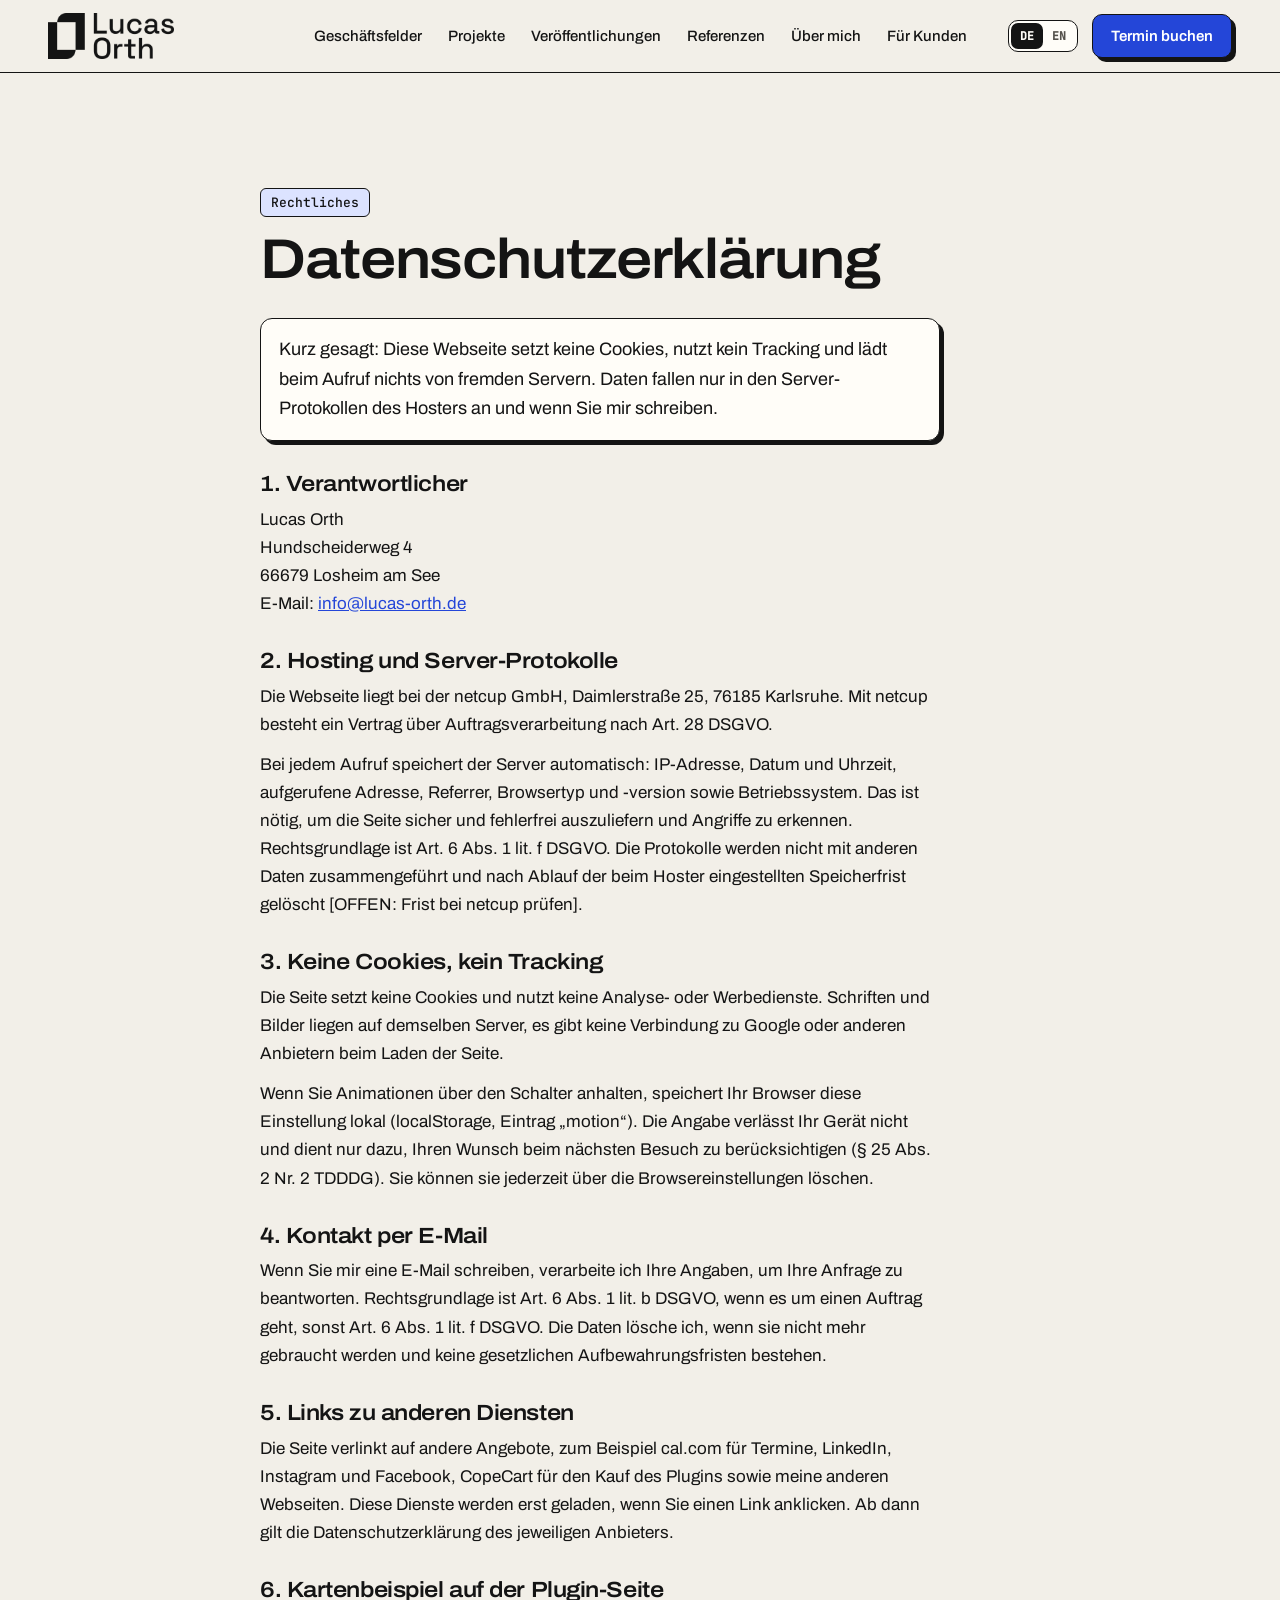
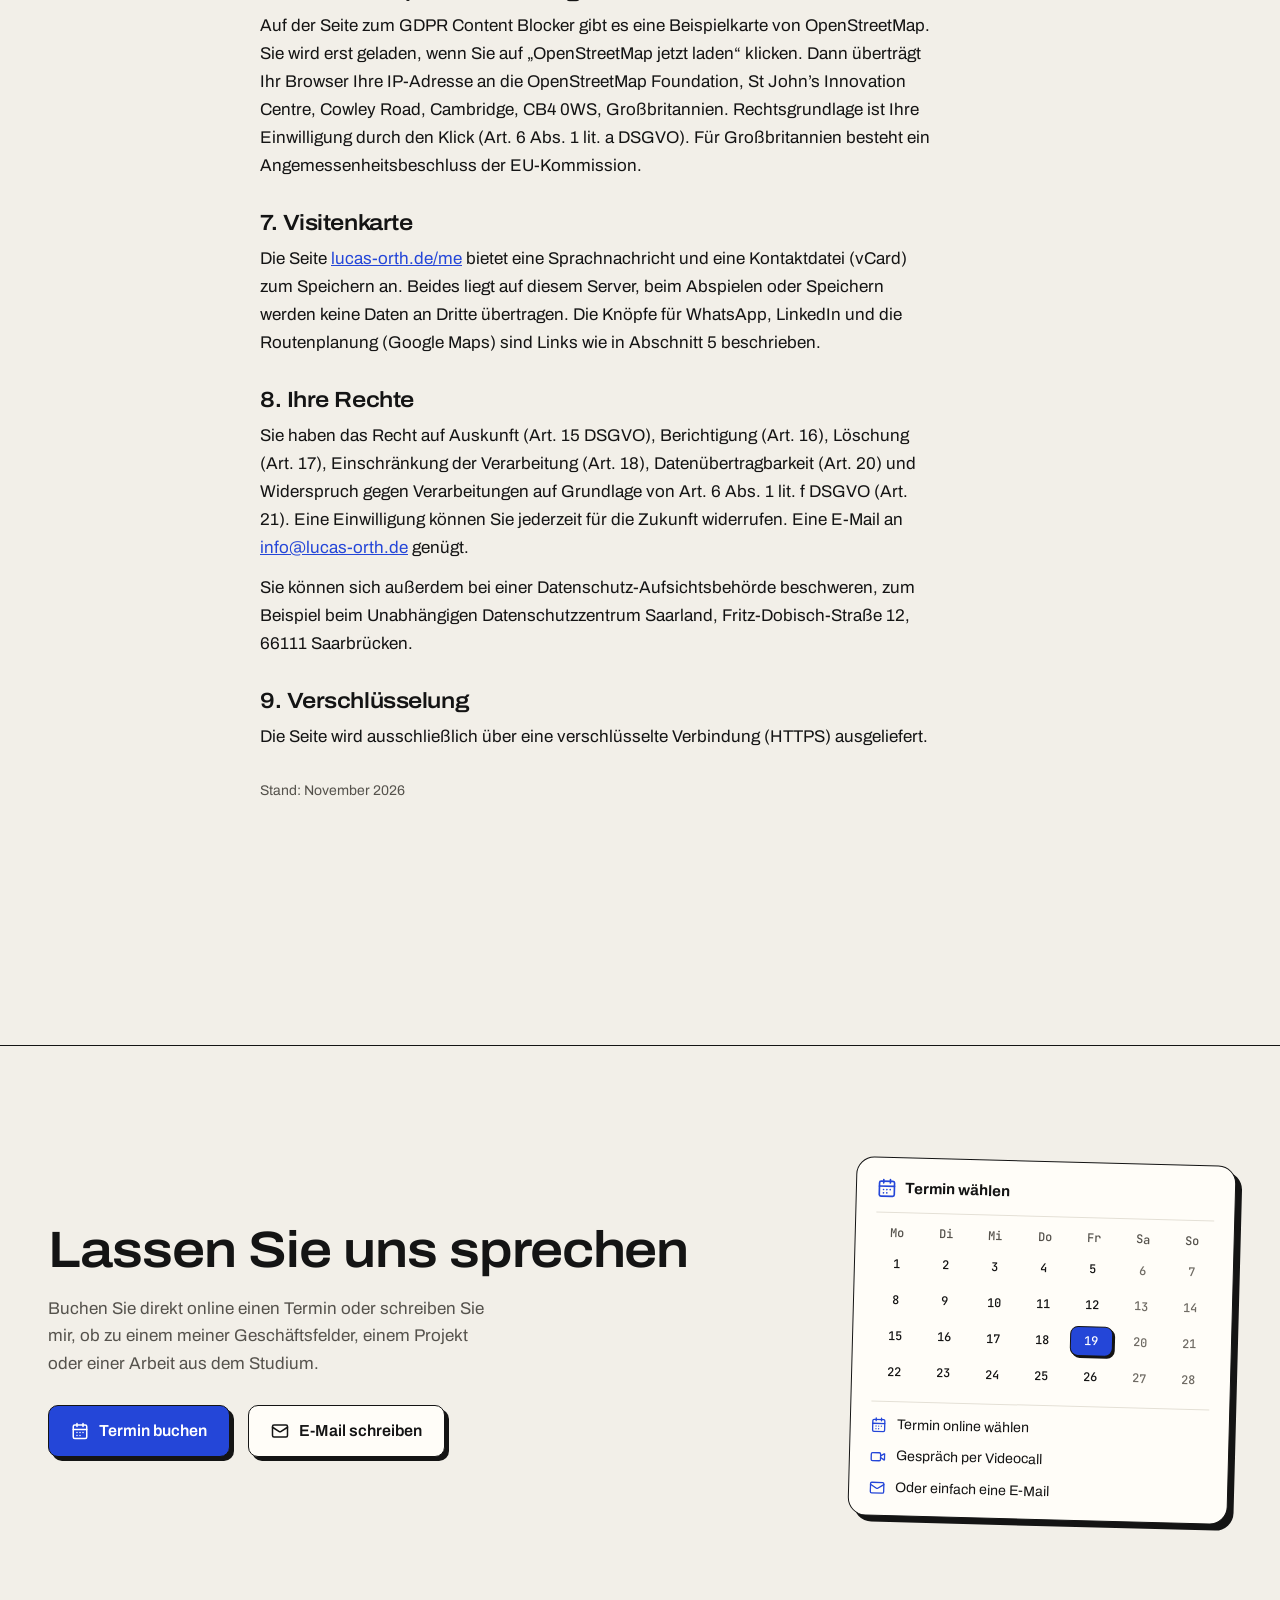
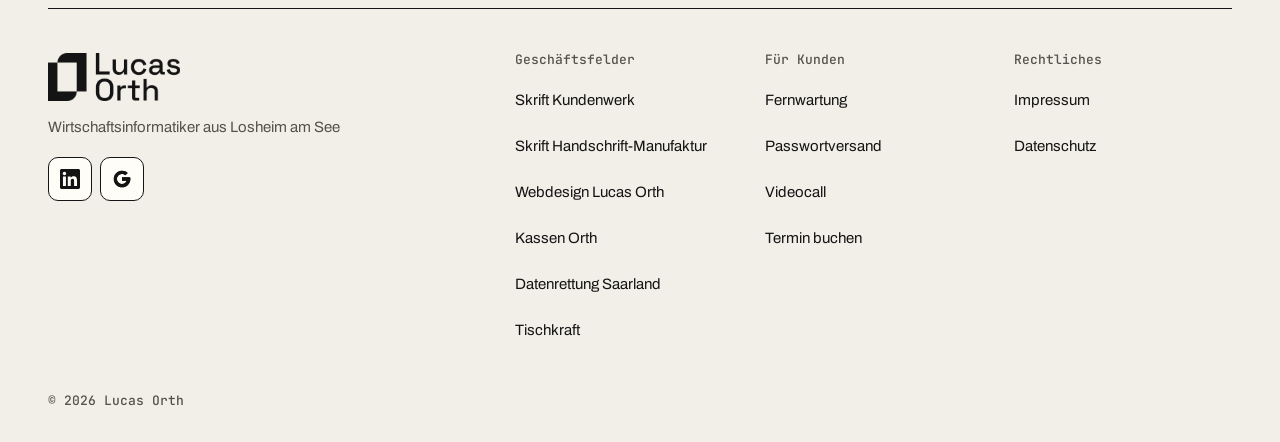
==== datenschutz/index.html @ 2959ed86 "Stand von 1ac6938" ====
<!doctype html>
<html lang="de">
<head>
<meta charset="utf-8">
<meta name="viewport" content="width=device-width, initial-scale=1, viewport-fit=cover">
<link rel="icon" href="/favicon.svg" type="image/svg+xml">
<meta name="theme-color" content="#f2efe8">
<link rel="preload" href="/fonts/archivo-1.woff2" as="font" type="font/woff2" crossorigin>
<link rel="preload" href="/fonts/jetbrains-mono-3.woff2" as="font" type="font/woff2" crossorigin>
<link rel="stylesheet" href="/site.css?v=6f559010">
<script>document.documentElement.className='js';try{if(localStorage.getItem('motion')==='off')document.documentElement.classList.add('no-motion')}catch(e){}</script>
<script src="/site.js?v=6f559010" defer></script>
<title>Datenschutz | Lucas Orth</title>
<meta name="description" content="Datenschutzerklärung von lucas-orth.de: keine Cookies, kein Tracking, keine externen Inhalte beim Laden.">
<meta property="og:type" content="website">
<meta property="og:title" content="Datenschutz | Lucas Orth">
<meta property="og:description" content="Datenschutzerklärung von lucas-orth.de: keine Cookies, kein Tracking, keine externen Inhalte beim Laden.">
<meta property="og:image" content="https://lucas-orth.de/share.jpg">
<meta property="og:image:width" content="1200">
<meta property="og:image:height" content="630">
<meta property="og:url" content="https://lucas-orth.de/datenschutz/">
<meta property="og:locale" content="de_DE">
<meta property="og:site_name" content="Lucas Orth">
<meta name="twitter:card" content="summary_large_image">
<link rel="canonical" href="https://lucas-orth.de/datenschutz/">
</head>
<body>
<svg width="0" height="0" style="position:absolute" aria-hidden="true">
  <symbol id="star" viewBox="0 0 24 24"><g stroke="currentColor" stroke-width="3.4" stroke-linecap="round"><path d="M12 2v20M2 12h20M4.9 4.9l14.2 14.2M19.1 4.9 4.9 19.1"/></g></symbol>
  <symbol id="cal" viewBox="0 0 24 24"><g fill="none" stroke="currentColor" stroke-linecap="round" stroke-linejoin="round" stroke-width="2"><rect width="18" height="18" x="3" y="4" rx="2"/><path d="M16 2v4M8 2v4M3 10h18M8 14h.01M12 14h.01M16 14h.01M8 18h.01M12 18h.01"/></g></symbol>
  <symbol id="video" viewBox="0 0 24 24"><g fill="none" stroke="currentColor" stroke-linecap="round" stroke-linejoin="round" stroke-width="2"><path d="m16 13 5.223 3.482a.5.5 0 0 0 .777-.416V7.87a.5.5 0 0 0-.752-.432L16 10.5"/><rect width="14" height="12" x="2" y="6" rx="2"/></g></symbol>
  <symbol id="arrow" viewBox="0 0 16 16"><path d="M2 8h11M9 4l4 4-4 4" fill="none" stroke="currentColor" stroke-width="1.8" stroke-linecap="round" stroke-linejoin="round"/></symbol>
  <symbol id="out" viewBox="0 0 24 24"><path fill="none" stroke="currentColor" stroke-linecap="round" stroke-linejoin="round" stroke-width="2.2" d="M7 7h10v10M7 17L17 7"/></symbol>
  <symbol id="mail" viewBox="0 0 24 24"><g fill="none" stroke="currentColor" stroke-linecap="round" stroke-linejoin="round" stroke-width="2"><path d="m22 7l-8.991 5.727a2 2 0 0 1-2.009 0L2 7"/><rect width="20" height="16" x="2" y="4" rx="2"/></g></symbol>
  <symbol id="si-li" viewBox="0 0 256 256"><path d="M218.123122,218.127392 L180.191928,218.127392 L180.191928,158.724263 C180.191928,144.559023 179.939053,126.323993 160.463756,126.323993 C140.707926,126.323993 137.685284,141.757585 137.685284,157.692986 L137.685284,218.123441 L99.7540894,218.123441 L99.7540894,95.9665207 L136.168036,95.9665207 L136.168036,112.660562 L136.677736,112.660562 C144.102746,99.9650027 157.908637,92.3824528 172.605689,92.9280076 C211.050535,92.9280076 218.138927,118.216023 218.138927,151.114151 L218.123122,218.127392 Z M56.9550587,79.2685282 C44.7981969,79.2707099 34.9413443,69.4171797 34.9391618,57.260052 C34.93698,45.1029244 44.7902948,35.2458562 56.9471566,35.2436736 C69.1040185,35.2414916 78.9608713,45.0950217 78.963054,57.2521493 C78.9641017,63.090208 76.6459976,68.6895714 72.5186979,72.8184433 C68.3913982,76.9473153 62.7929898,79.26748 56.9550587,79.2685282 M75.9206558,218.127392 L37.94995,218.127392 L37.94995,95.9665207 L75.9206558,95.9665207 L75.9206558,218.127392 Z M237.033403,0.0182577091 L18.8895249,0.0182577091 C8.57959469,-0.0980923971 0.124827038,8.16056231 -0.001,18.4706066 L-0.001,237.524091 C0.120519052,247.839103 8.57460631,256.105934 18.8895249,255.9977 L237.033403,255.9977 C247.368728,256.125818 255.855922,247.859464 255.999,237.524091 L255.999,18.4548016 C255.851624,8.12438979 247.363742,-0.133792868 237.033403,0.000790807055"/></symbol>
  <symbol id="si-fb" viewBox="0 0 256 256"><path d="M256,128 C256,57.3075 198.6925,0 128,0 C57.3075,0 0,57.3075 0,128 C0,191.8885 46.80775,244.8425 108,254.445 L108,165 L75.5,165 L75.5,128 L108,128 L108,99.8 C108,67.72 127.1095,50 156.3475,50 C170.35175,50 185,52.5 185,52.5 L185,84 L168.8595,84 C152.95875,84 148,93.86675 148,103.98925 L148,128 L183.5,128 L177.825,165 L148,165 L148,254.445 C209.19225,244.8425 256,191.8885 256,128"/></symbol>
  <symbol id="si-ig" viewBox="0 0 256 256"><path d="M127.999746,23.06353 C162.177385,23.06353 166.225393,23.1936027 179.722476,23.8094161 C192.20235,24.3789926 198.979853,26.4642218 203.490736,28.2166477 C209.464938,30.5386501 213.729395,33.3128586 218.208268,37.7917319 C222.687141,42.2706052 225.46135,46.5350617 227.782844,52.5092638 C229.535778,57.0201472 231.621007,63.7976504 232.190584,76.277016 C232.806397,89.7746075 232.93647,93.8226147 232.93647,128.000254 C232.93647,162.177893 232.806397,166.225901 232.190584,179.722984 C231.621007,192.202858 229.535778,198.980361 227.782844,203.491244 C225.46135,209.465446 222.687141,213.729903 218.208268,218.208776 C213.729395,222.687649 209.464938,225.461858 203.490736,227.783352 C198.979853,229.536286 192.20235,231.621516 179.722476,232.191092 C166.227425,232.806905 162.179418,232.936978 127.999746,232.936978 C93.8200742,232.936978 89.772067,232.806905 76.277016,232.191092 C63.7971424,231.621516 57.0196391,229.536286 52.5092638,227.783352 C46.5345536,225.461858 42.2700971,222.687649 37.7912238,218.208776 C33.3123505,213.729903 30.538142,209.465446 28.2166477,203.491244 C26.4637138,198.980361 24.3784845,192.202858 23.808908,179.723492 C23.1930946,166.225901 23.0630219,162.177893 23.0630219,128.000254 C23.0630219,93.8226147 23.1930946,89.7746075 23.808908,76.2775241 C24.3784845,63.7976504 26.4637138,57.0201472 28.2166477,52.5092638 C30.538142,46.5350617 33.3123505,42.2706052 37.7912238,37.7917319 C42.2700971,33.3128586 46.5345536,30.5386501 52.5092638,28.2166477 C57.0196391,26.4642218 63.7971424,24.3789926 76.2765079,23.8094161 C89.7740994,23.1936027 93.8221066,23.06353 127.999746,23.06353 M127.999746,0 C93.2367791,0 88.8783247,0.147348072 75.2257637,0.770274749 C61.601148,1.39218523 52.2968794,3.55566141 44.1546281,6.72008828 C35.7374966,9.99121548 28.5992446,14.3679613 21.4833489,21.483857 C14.3674532,28.5997527 9.99070739,35.7380046 6.71958019,44.1551362 C3.55515331,52.2973875 1.39167714,61.6016561 0.769766653,75.2262718 C0.146839975,88.8783247 0,93.2372872 0,128.000254 C0,162.763221 0.146839975,167.122183 0.769766653,180.774236 C1.39167714,194.398852 3.55515331,203.703121 6.71958019,211.845372 C9.99070739,220.261995 14.3674532,227.400755 21.4833489,234.516651 C28.5992446,241.632547 35.7374966,246.009293 44.1546281,249.28042 C52.2968794,252.444847 61.601148,254.608323 75.2257637,255.230233 C88.8783247,255.85316 93.2367791,256 127.999746,256 C162.762713,256 167.121675,255.85316 180.773728,255.230233 C194.398344,254.608323 203.702613,252.444847 211.844864,249.28042 C220.261995,246.009293 227.400247,241.632547 234.516143,234.516651 C241.632039,227.400755 246.008785,220.262503 249.279912,211.845372 C252.444339,203.703121 254.607815,194.398852 255.229725,180.774236 C255.852652,167.122183 256,162.763221 256,128.000254 C256,93.2372872 255.852652,88.8783247 255.229725,75.2262718 C254.607815,61.6016561 252.444339,52.2973875 249.279912,44.1551362 C246.008785,35.7380046 241.632039,28.5997527 234.516143,21.483857 C227.400247,14.3679613 220.261995,9.99121548 211.844864,6.72008828 C203.702613,3.55566141 194.398344,1.39218523 180.773728,0.770274749 C167.121675,0.147348072 162.762713,0 127.999746,0 Z M127.999746,62.2703115 C91.698262,62.2703115 62.2698034,91.69877 62.2698034,128.000254 C62.2698034,164.301738 91.698262,193.730197 127.999746,193.730197 C164.30123,193.730197 193.729689,164.301738 193.729689,128.000254 C193.729689,91.69877 164.30123,62.2703115 127.999746,62.2703115 Z M127.999746,170.667175 C104.435741,170.667175 85.3328252,151.564259 85.3328252,128.000254 C85.3328252,104.436249 104.435741,85.3333333 127.999746,85.3333333 C151.563751,85.3333333 170.666667,104.436249 170.666667,128.000254 C170.666667,151.564259 151.563751,170.667175 127.999746,170.667175 Z M211.686338,59.6734287 C211.686338,68.1566129 204.809755,75.0337031 196.326571,75.0337031 C187.843387,75.0337031 180.966297,68.1566129 180.966297,59.6734287 C180.966297,51.1902445 187.843387,44.3136624 196.326571,44.3136624 C204.809755,44.3136624 211.686338,51.1902445 211.686338,59.6734287 Z"/></symbol>
  <symbol id="si-g" viewBox="0 0 48 48"><path style="fill:var(--g-y,inherit)" d="M43.6 20.1H42V20H24v8h11.3C33.7 32.7 29.2 36 24 36c-6.6 0-12-5.4-12-12s5.4-12 12-12c3.1 0 5.8 1.2 7.9 3.1l5.7-5.7C34 6.1 29.3 4 24 4 13 4 4 13 4 24s9 20 20 20 20-9 20-20c0-1.3-.1-2.6-.4-3.9z"/><path style="fill:var(--g-r,inherit)" d="m6.3 14.7 6.6 4.8C14.7 15.1 19 12 24 12c3.1 0 5.8 1.2 7.9 3.1l5.7-5.7C34 6.1 29.3 4 24 4 16.3 4 9.7 8.3 6.3 14.7z"/><path style="fill:var(--g-g,inherit)" d="M24 44c5.2 0 9.9-2 13.4-5.2l-6.2-5.2A11.9 11.9 0 0 1 24 36c-5.2 0-9.6-3.3-11.3-7.9l-6.5 5C9.5 39.6 16.2 44 24 44z"/><path style="fill:var(--g-b,inherit)" d="M43.6 20.1H42V20H24v8h11.3a12 12 0 0 1-4.1 5.6l6.2 5.2C37 39.2 44 34 44 24c0-1.3-.1-2.6-.4-3.9z"/></symbol>
  <defs><radialGradient id="igg" cx="30%" cy="107%" r="150%"><stop offset="0" stop-color="#fdf497"/><stop offset=".05" stop-color="#fdf497"/><stop offset=".45" stop-color="#fd5949"/><stop offset=".6" stop-color="#d6249f"/><stop offset=".9" stop-color="#285AEB"/></radialGradient></defs>
  <symbol id="check" viewBox="0 0 24 24"><path fill="none" stroke="currentColor" stroke-linecap="round" stroke-linejoin="round" stroke-width="2" d="M20 6L9 17l-5-5"/></symbol>
</svg>
<a class="skip" href="#inhalt">Zum Inhalt</a>

<header class="nav" id="nav">
  <div class="wrap nav__bar">
    <a class="logo" href="/" aria-label="Lucas Orth, zum Seitenanfang"><span class="brand" aria-hidden="true"></span></a>
    <nav class="nav__links" id="menu" aria-label="Hauptmenü">
      <a href="/#felder">Geschäftsfelder</a>
      <a href="/#projekte">Projekte</a>
      <a href="/#veroeffentlichungen">Veröffentlichungen</a>
      <a href="/#referenzen">Referenzen</a>
      <a href="/#werdegang">Über mich</a>
      <a href="/#kunden">Für Kunden</a>
      <div class="nav__sheet-extra">
        <button class="btn btn--light motion-item" type="button" id="motion-toggle"><svg class="ic" viewBox="0 0 24 24" aria-hidden="true"><path d="M8 5v14M16 5v14" stroke="currentColor" stroke-width="2.4" stroke-linecap="round"/></svg><span>Animationen anhalten</span></button>
        <a class="btn btn--blue" href="https://cal.com/lucas-orth/meeting" target="_blank" rel="noopener"><svg class="ic" aria-hidden="true"><use href="#cal"/></svg>Termin buchen<span class="sr-only"> (öffnet neuen Tab)</span></a>
        <a class="btn btn--light" href="mailto:info@lucas-orth.de"><svg class="ic" aria-hidden="true"><use href="#mail"/></svg>E-Mail schreiben</a>
      </div>
    </nav>
    <div class="nav__right"><div class="lang" role="group" aria-label="Sprache"><a href="/datenschutz/" aria-current="true" lang="de">DE</a><a href="/en/" lang="en" hreflang="en">EN</a></div>
      <a class="btn btn--blue" href="https://cal.com/lucas-orth/meeting" target="_blank" rel="noopener">Termin buchen<span class="sr-only"> (öffnet neuen Tab)</span></a>
      <button class="nav__toggle" type="button" aria-expanded="false" aria-controls="menu" aria-label="Menü öffnen">
        <svg class="bars" width="22" height="22" viewBox="0 0 24 24" aria-hidden="true"><path fill="none" stroke="currentColor" stroke-linecap="round" stroke-width="2" d="M4 6h16M4 12h16M4 18h16"/></svg>
        <svg class="x" width="22" height="22" viewBox="0 0 24 24" aria-hidden="true"><path fill="none" stroke="currentColor" stroke-linecap="round" stroke-width="2" d="M6 6l12 12M18 6 6 18"/></svg>
      </button>
    </div>
  </div>
</header>

<main id="inhalt">
  <section class="section legal" aria-labelledby="legal-h">
    <div class="wrap legal__wrap">
      <span class="tag">Rechtliches</span>
      <h1 id="legal-h">Datenschutzerklärung</h1>
      <p class="legal__lead">Kurz gesagt: Diese Webseite setzt keine Cookies, nutzt kein Tracking und lädt beim Aufruf nichts von fremden Servern. Daten fallen nur in den Server-Protokollen des Hosters an und wenn Sie mir schreiben.</p>

      <h2>1. Verantwortlicher</h2>
      <p>Lucas Orth<br>Hundscheiderweg 4<br>66679 Losheim am See<br>E-Mail: <a href="mailto:info@lucas-orth.de">info@lucas-orth.de</a></p>

      <h2>2. Hosting und Server-Protokolle</h2>
      <p>Die Webseite liegt bei der netcup GmbH, Daimlerstraße 25, 76185 Karlsruhe. Mit netcup besteht ein Vertrag über Auftragsverarbeitung nach Art. 28 DSGVO.</p>
      <p>Bei jedem Aufruf speichert der Server automatisch: IP-Adresse, Datum und Uhrzeit, aufgerufene Adresse, Referrer, Browsertyp und -version sowie Betriebssystem. Das ist nötig, um die Seite sicher und fehlerfrei auszuliefern und Angriffe zu erkennen. Rechtsgrundlage ist Art. 6 Abs. 1 lit. f DSGVO. Die Protokolle werden nicht mit anderen Daten zusammengeführt und nach Ablauf der beim Hoster eingestellten Speicherfrist gelöscht [OFFEN: Frist bei netcup prüfen].</p>

      <h2>3. Keine Cookies, kein Tracking</h2>
      <p>Die Seite setzt keine Cookies und nutzt keine Analyse- oder Werbedienste. Schriften und Bilder liegen auf demselben Server, es gibt keine Verbindung zu Google oder anderen Anbietern beim Laden der Seite.</p>
      <p>Wenn Sie Animationen über den Schalter anhalten, speichert Ihr Browser diese Einstellung lokal (localStorage, Eintrag „motion“). Die Angabe verlässt Ihr Gerät nicht und dient nur dazu, Ihren Wunsch beim nächsten Besuch zu berücksichtigen (§ 25 Abs. 2 Nr. 2 TDDDG). Sie können sie jederzeit über die Browsereinstellungen löschen.</p>

      <h2>4. Kontakt per E-Mail</h2>
      <p>Wenn Sie mir eine E-Mail schreiben, verarbeite ich Ihre Angaben, um Ihre Anfrage zu beantworten. Rechtsgrundlage ist Art. 6 Abs. 1 lit. b DSGVO, wenn es um einen Auftrag geht, sonst Art. 6 Abs. 1 lit. f DSGVO. Die Daten lösche ich, wenn sie nicht mehr gebraucht werden und keine gesetzlichen Aufbewahrungsfristen bestehen.</p>

      <h2>5. Links zu anderen Diensten</h2>
      <p>Die Seite verlinkt auf andere Angebote, zum Beispiel cal.com für Termine, LinkedIn, Instagram und Facebook, CopeCart für den Kauf des Plugins sowie meine anderen Webseiten. Diese Dienste werden erst geladen, wenn Sie einen Link anklicken. Ab dann gilt die Datenschutzerklärung des jeweiligen Anbieters.</p>

      <h2>6. Kartenbeispiel auf der Plugin-Seite</h2>
      <p>Auf der Seite zum GDPR Content Blocker gibt es eine Beispielkarte von OpenStreetMap. Sie wird erst geladen, wenn Sie auf „OpenStreetMap jetzt laden“ klicken. Dann überträgt Ihr Browser Ihre IP-Adresse an die OpenStreetMap Foundation, St John’s Innovation Centre, Cowley Road, Cambridge, CB4 0WS, Großbritannien. Rechtsgrundlage ist Ihre Einwilligung durch den Klick (Art. 6 Abs. 1 lit. a DSGVO). Für Großbritannien besteht ein Angemessenheitsbeschluss der EU-Kommission.</p>

      <h2>7. Visitenkarte</h2>
      <p>Die Seite <a href="/me/">lucas-orth.de/me</a> bietet eine Sprachnachricht und eine Kontaktdatei (vCard) zum Speichern an. Beides liegt auf diesem Server, beim Abspielen oder Speichern werden keine Daten an Dritte übertragen. Die Knöpfe für WhatsApp, LinkedIn und die Routenplanung (Google Maps) sind Links wie in Abschnitt 5 beschrieben.</p>

      <h2>8. Ihre Rechte</h2>
      <p>Sie haben das Recht auf Auskunft (Art. 15 DSGVO), Berichtigung (Art. 16), Löschung (Art. 17), Einschränkung der Verarbeitung (Art. 18), Datenübertragbarkeit (Art. 20) und Widerspruch gegen Verarbeitungen auf Grundlage von Art. 6 Abs. 1 lit. f DSGVO (Art. 21). Eine Einwilligung können Sie jederzeit für die Zukunft widerrufen. Eine E-Mail an <a href="mailto:info@lucas-orth.de">info@lucas-orth.de</a> genügt.</p>
      <p>Sie können sich außerdem bei einer Datenschutz-Aufsichtsbehörde beschweren, zum Beispiel beim Unabhängigen Datenschutzzentrum Saarland, Fritz-Dobisch-Straße 12, 66111 Saarbrücken.</p>

      <h2>9. Verschlüsselung</h2>
      <p>Die Seite wird ausschließlich über eine verschlüsselte Verbindung (HTTPS) ausgeliefert.</p>

      <p class="legal__date">Stand: November 2026</p>
    </div>
  </section>
</main>

<footer class="foot" id="kontakt" aria-labelledby="foot-h">
  <div class="wrap">
    <div class="foot__cta">
      <div class="foot__main">
        <h2 id="foot-h">Lassen Sie uns sprechen</h2>
        <p>Buchen Sie direkt online einen Termin oder schreiben Sie mir, ob zu einem meiner Geschäftsfelder, einem Projekt oder einer Arbeit aus dem Studium.</p>
        <div class="foot__btns">
          <a class="btn btn--blue" href="https://cal.com/lucas-orth/meeting" target="_blank" rel="noopener"><svg class="ic" aria-hidden="true"><use href="#cal"/></svg>Termin buchen<span class="sr-only"> (öffnet neuen Tab)</span></a>
          <a class="btn btn--light" href="mailto:info@lucas-orth.de"><svg class="ic" aria-hidden="true"><use href="#mail"/></svg>E-Mail schreiben</a>
        </div>
      </div>
      <a class="cal-card" href="https://cal.com/lucas-orth/meeting" target="_blank" rel="noopener" aria-label="Termin bei Lucas Orth online buchen"><span aria-hidden="true" class="cal-card__in">
        <div class="cal-card__head"><svg class="ic"><use href="#cal"/></svg><b>Termin wählen</b></div>
        <div class="cal-grid"><i>Mo</i><i>Di</i><i>Mi</i><i>Do</i><i>Fr</i><i>Sa</i><i>So</i><span>1</span><span>2</span><span>3</span><span>4</span><span>5</span><span class="is-off">6</span><span class="is-off">7</span><span>8</span><span>9</span><span>10</span><span>11</span><span>12</span><span class="is-off">13</span><span class="is-off">14</span><span>15</span><span>16</span><span>17</span><span>18</span><span class="is-pick">19</span><span class="is-off">20</span><span class="is-off">21</span><span>22</span><span>23</span><span>24</span><span>25</span><span>26</span><span class="is-off">27</span><span class="is-off">28</span></div>
        <ul class="cal-ways">
          <li><svg class="ic"><use href="#cal"/></svg><span>Termin online wählen</span></li>
          <li><svg class="ic"><use href="#video"/></svg><span>Gespräch per Videocall</span></li>
          <li><svg class="ic"><use href="#mail"/></svg><span>Oder einfach eine E-Mail</span></li>
        </ul>
      </span><span class="sr-only"> (öffnet neuen Tab)</span></a>
    </div>
    <div class="foot__cols">
      <div><a class="logo" href="/" aria-label="Lucas Orth, zum Seitenanfang"><span class="brand" aria-hidden="true"></span></a><p class="foot__tagline">Wirtschaftsinformatiker aus Losheim am See</p><div class="socials"><a href="https://www.linkedin.com/in/it-lucas-orth/" target="_blank" rel="noopener" aria-label="Lucas Orth auf LinkedIn"><svg class="si si--li" aria-hidden="true"><use href="#si-li"/></svg><span class="sr-only"> (öffnet neuen Tab)</span></a><a href="https://www.google.com/maps/search/?api=1&amp;query=Lucas+Orth+Webdesign+IT-Beratung+Losheim+am+See" target="_blank" rel="noopener" aria-label="Lucas Orth bei Google"><svg class="si si--g" aria-hidden="true"><use href="#si-g"/></svg><span class="sr-only"> (öffnet neuen Tab)</span></a></div></div>
      <div><h3>Geschäftsfelder</h3><ul><li><a href="https://skrift-kundenwerk.de/" target="_blank" rel="noopener">Skrift Kundenwerk<span class="sr-only"> (öffnet neuen Tab)</span></a></li><li><a href="https://skrift.de/" target="_blank" rel="noopener">Skrift Handschrift-Manufaktur<span class="sr-only"> (öffnet neuen Tab)</span></a></li><li><a href="https://webdesign-orth.de/" target="_blank" rel="noopener">Webdesign Lucas Orth<span class="sr-only"> (öffnet neuen Tab)</span></a></li><li><a href="https://kassen-orth.de/" target="_blank" rel="noopener">Kassen Orth<span class="sr-only"> (öffnet neuen Tab)</span></a></li><li><a href="https://datenrettung-saarland.de/" target="_blank" rel="noopener">Datenrettung Saarland<span class="sr-only"> (öffnet neuen Tab)</span></a></li><li><a href="https://tischkraft.de/" target="_blank" rel="noopener">Tischkraft<span class="sr-only"> (öffnet neuen Tab)</span></a></li></ul></div>
      <div><h3>Für Kunden</h3><ul><li><a href="https://help.lucas-orth.de/" target="_blank" rel="noopener">Fernwartung<span class="sr-only"> (öffnet neuen Tab)</span></a></li><li><a href="https://secret.lucas-orth.de/" target="_blank" rel="noopener">Passwortversand<span class="sr-only"> (öffnet neuen Tab)</span></a></li><li><a href="https://meet.lucas-orth.de/meeting" target="_blank" rel="noopener">Videocall<span class="sr-only"> (öffnet neuen Tab)</span></a></li><li><a href="https://cal.com/lucas-orth/meeting" target="_blank" rel="noopener">Termin buchen<span class="sr-only"> (öffnet neuen Tab)</span></a></li></ul></div>
      <div><h3>Rechtliches</h3><ul><li><a href="/impressum/">Impressum</a></li><li><a href="/datenschutz/">Datenschutz</a></li></ul></div>
    </div>
    <div class="foot__legal"><span>© 2026 Lucas Orth</span></div>
  </div>
</footer>
<div class="toast" id="toast" role="status" aria-live="polite"><b>Achievement freigeschaltet</b>Konami-Code erkannt. Sie sind offenbar auch vom Fach. <a href="https://cal.com/lucas-orth/meeting" target="_blank" rel="noopener">Dann lassen Sie uns fachsimpeln.<span class="sr-only"> (öffnet neuen Tab)</span></a></div>
</body>
</html>
---- site.css ----
@font-face {
  font-family: 'Archivo';
  font-style: normal;
  font-weight: 400 700;
  font-stretch: 100% 112%;
  font-display: swap;
  src: url(fonts/archivo-0.woff2) format('woff2');
  unicode-range: U+0100-02BA, U+02BD-02C5, U+02C7-02CC, U+02CE-02D7, U+02DD-02FF, U+0304, U+0308, U+0329, U+1D00-1DBF, U+1E00-1E9F, U+1EF2-1EFF, U+2020, U+20A0-20AB, U+20AD-20C4, U+2113, U+2C60-2C7F, U+A720-A7FF;
}
@font-face {
  font-family: 'Archivo';
  font-style: normal;
  font-weight: 400 700;
  font-stretch: 100% 112%;
  font-display: swap;
  src: url(fonts/archivo-1.woff2) format('woff2');
  unicode-range: U+0000-00FF, U+0131, U+0152-0153, U+02BB-02BC, U+02C6, U+02DA, U+02DC, U+0304, U+0308, U+0329, U+2000-206F, U+20AC, U+2122, U+2191, U+2193, U+2212, U+2215, U+FEFF, U+FFFD;
}
@font-face {
  font-family: 'JetBrains Mono';
  font-style: normal;
  font-weight: 400;
  font-display: swap;
  src: url(fonts/jetbrains-mono-2.woff2) format('woff2');
  unicode-range: U+0100-02BA, U+02BD-02C5, U+02C7-02CC, U+02CE-02D7, U+02DD-02FF, U+0304, U+0308, U+0329, U+1D00-1DBF, U+1E00-1E9F, U+1EF2-1EFF, U+2020, U+20A0-20AB, U+20AD-20C4, U+2113, U+2C60-2C7F, U+A720-A7FF;
}
@font-face {
  font-family: 'JetBrains Mono';
  font-style: normal;
  font-weight: 400;
  font-display: swap;
  src: url(fonts/jetbrains-mono-3.woff2) format('woff2');
  unicode-range: U+0000-00FF, U+0131, U+0152-0153, U+02BB-02BC, U+02C6, U+02DA, U+02DC, U+0304, U+0308, U+0329, U+2000-206F, U+20AC, U+2122, U+2191, U+2193, U+2212, U+2215, U+FEFF, U+FFFD;
}
@font-face {
  font-family: 'JetBrains Mono';
  font-style: normal;
  font-weight: 500;
  font-display: swap;
  src: url(fonts/jetbrains-mono-2.woff2) format('woff2');
  unicode-range: U+0100-02BA, U+02BD-02C5, U+02C7-02CC, U+02CE-02D7, U+02DD-02FF, U+0304, U+0308, U+0329, U+1D00-1DBF, U+1E00-1E9F, U+1EF2-1EFF, U+2020, U+20A0-20AB, U+20AD-20C4, U+2113, U+2C60-2C7F, U+A720-A7FF;
}
@font-face {
  font-family: 'JetBrains Mono';
  font-style: normal;
  font-weight: 500;
  font-display: swap;
  src: url(fonts/jetbrains-mono-3.woff2) format('woff2');
  unicode-range: U+0000-00FF, U+0131, U+0152-0153, U+02BB-02BC, U+02C6, U+02DA, U+02DC, U+0304, U+0308, U+0329, U+2000-206F, U+20AC, U+2122, U+2191, U+2193, U+2212, U+2215, U+FEFF, U+FFFD;
}
:root{
  --bg:#f2efe8; --paper:#fffdf8; --ink:#141414; --muted:#55524c; --soft:#e4e0d6;
  --blue:#2446d8; --blue-ink:#ffffff; --blue-soft:#dce3ff; --blue-light:#9cb0ff;
  --line-2:#d3cfc5; --star:#e8a400;
  --r:18px; --r-sm:10px; --shadow:6px 6px 0 var(--ink);
  --wrap:1200px; --gut:clamp(20px,4vw,48px);
  --f:"Archivo",system-ui,sans-serif; --mono:"JetBrains Mono",ui-monospace,Menlo,Consolas,monospace;
  --ease:cubic-bezier(.2,.7,.2,1);
}
*{box-sizing:border-box} html,body{margin:0}
html{overflow-x:clip;scroll-padding-top:84px}
@media (prefers-reduced-motion:no-preference){html{scroll-behavior:smooth}}
body{background:var(--bg);color:var(--ink);font:400 17px/1.6 var(--f);overflow-x:clip;-webkit-font-smoothing:antialiased}
img{display:block;max-width:100%;height:auto}
a{color:inherit}
:focus-visible{outline:3px solid var(--blue);outline-offset:3px;border-radius:4px}
.wrap{width:min(100% - 2*var(--gut),var(--wrap));margin-inline:auto}
.skip{position:absolute;left:-999px;top:12px;z-index:50;background:var(--ink);color:var(--paper);padding:10px 14px;border-radius:8px}
.skip:focus{left:12px}
h1,h2,h3{font-family:var(--f);font-stretch:112%;font-weight:600;letter-spacing:-.02em;line-height:1.04;margin:0}
h2{font-size:clamp(32px,4.6vw,60px)}
h3{font-size:clamp(20px,1.6vw,24px);letter-spacing:-.01em;line-height:1.2}
p{margin:0}
.ic{width:20px;height:20px;flex:none}
.tag{display:inline-block;background:var(--blue-soft);color:var(--ink);font:500 13px/1 var(--mono);padding:7px 10px;border-radius:6px;border:1.5px solid var(--ink)}
.star{display:inline-block;width:.62em;height:.62em;vertical-align:.04em}
.lead{font-size:clamp(18px,1.5vw,22px);line-height:1.5}

::selection{background:var(--blue);color:#fff}
.tag--prompt::before{content:"> " / "";color:var(--blue)}
.caret{display:inline-block;width:.55em;height:1.05em;margin-left:3px;vertical-align:-.18em;background:var(--blue)}
@media (prefers-reduced-motion:no-preference){.caret{animation:blink 1.05s steps(1) infinite}}
@keyframes blink{50%{opacity:0}}

.toast b{display:block;font:600 13px/1.2 var(--mono);color:var(--blue);margin-bottom:4px}
.toast a{color:var(--blue);font-weight:600}
.burst-star{position:fixed;z-index:59;width:18px;height:18px;color:var(--blue);pointer-events:none}

/* buttons: step on hover, press on click */
.btn{--s:4px;display:inline-flex;align-items:center;justify-content:center;gap:10px;min-height:52px;padding:0 22px;border-radius:var(--r-sm);border:1.5px solid var(--ink);font:600 16px/1 var(--f);text-decoration:none;cursor:pointer;transition:transform .18s var(--ease),box-shadow .18s var(--ease);box-shadow:var(--s) var(--s) 0 var(--ink);white-space:nowrap}
.btn--blue{background:var(--blue);color:var(--blue-ink)}
.btn--light{background:var(--paper)}

.btn:active{transform:translate(3px,3px);--s:1px}
.btn .ic{width:18px;height:18px}
.btn .arr{transition:transform .2s var(--ease)} .btn:hover .arr{transform:translateX(3px)}
.more{display:inline-flex;align-items:center;gap:8px;font-weight:600;text-decoration:none}
.more .ic{width:16px;height:16px;transition:transform .2s var(--ease)}

/* nav */
.nav{position:sticky;top:0;z-index:20;background:var(--bg);border-bottom:1.5px solid var(--ink)}

.logo{display:flex;align-items:center;gap:10px;font:600 20px/1 var(--f);font-stretch:112%;text-decoration:none;letter-spacing:-.02em;margin-right:auto}
.brand{display:block;height:40px;aspect-ratio:2000/729;background:currentColor;-webkit-mask:url(img/logo-mask.webp) center/contain no-repeat;mask:url(img/logo-mask.webp) center/contain no-repeat}
.foot .brand{height:48px}
.nav__links{display:flex;gap:26px}
.nav__links > a{font-weight:500;font-size:15px;text-decoration:none;background:linear-gradient(var(--ink),var(--ink)) 0 100%/0 2px no-repeat;transition:background-size .25s var(--ease);padding:4px 0}
.nav__links > a:hover{background-size:100% 2px}

.nav__bar > .btn{min-height:44px;padding:0 18px;font-size:15px}
.nav__toggle{display:none;width:44px;height:44px;border:1.5px solid var(--ink);border-radius:var(--r-sm);background:var(--paper);cursor:pointer;place-items:center;color:var(--ink)}
.nav__toggle .x{display:none}
.nav.is-open .nav__toggle .bars{display:none}.nav.is-open .nav__toggle .x{display:block}
.nav__sheet-extra{display:none}
@media (max-width:980px){
  .nav__links{display:none;position:absolute;top:72px;left:0;right:0;flex-direction:column;gap:0;background:var(--bg);border-bottom:1.5px solid var(--ink);padding:8px var(--gut) 24px;max-height:calc(100svh - 72px);overflow:auto}
  .nav.is-open .nav__links{display:flex}
  .nav__links > a{padding:15px 0;font-size:19px;border-bottom:1px solid var(--soft)}
  .nav__toggle{display:grid}
  .nav__bar > .btn{display:none}
  .nav__sheet-extra{display:grid;gap:14px;padding-top:22px}
  .nav__sheet-extra .btn{width:100%}
}

/* hero */
.hero{padding:clamp(36px,7vw,96px) 0 clamp(64px,8vw,112px)}
.hero__grid{display:grid;grid-template-columns:minmax(0,1.1fr) minmax(0,.9fr);gap:clamp(32px,5vw,72px);align-items:center}
.hero h1{font-size:clamp(42px,6.6vw,92px);margin:18px 0 24px}
.hero h1 .line{display:block}
.hl{position:relative;white-space:nowrap}
.hl svg{position:absolute;left:-2%;bottom:-.16em;width:104%;height:.34em;overflow:visible}
.hl path{fill:none;stroke:var(--blue);stroke-width:8;stroke-linecap:round;stroke-dasharray:1;stroke-dashoffset:1}
.hero .lead{max-width:36ch}
.chips{display:flex;flex-wrap:wrap;align-items:center;gap:10px 14px;margin:24px 0 32px;font:500 15px/1 var(--mono)}
.chips .star{width:12px;height:12px;color:var(--blue)}
.btns{display:flex;flex-wrap:wrap;gap:16px 18px}
.portrait-wrap{position:relative;width:100%;max-width:540px;justify-self:end}
.portrait{position:relative;border-radius:28px;border:1.5px solid var(--ink);box-shadow:8px 8px 0 var(--ink);aspect-ratio:4/4.3;overflow:hidden;isolation:isolate;width:100%;
  background:#e7e3da}
.portrait img{position:absolute;left:50%;bottom:0;width:80%;transform:translateX(-50%);z-index:1}
.chips-row{position:absolute;inset:0;z-index:2;pointer-events:none}
.chips-row .chip{position:absolute;pointer-events:auto}
.chip--a{left:16px;top:60%}
.chip--b{right:16px;bottom:16px}
.chip{display:flex;align-items:center;gap:12px;background:var(--paper);border:1.5px solid var(--ink);border-radius:14px;box-shadow:4px 4px 0 var(--ink);padding:10px 14px 10px 10px;font-size:14px;line-height:1.3;color:var(--muted)}
.chip b{display:block;color:var(--ink);font-size:16px;letter-spacing:-.01em}
.chip .dot{display:grid;place-items:center;width:36px;height:36px;border-radius:10px;background:var(--blue-soft);border:1.5px solid var(--ink);color:var(--ink)}
.chip .dot svg{width:18px;height:18px}
@media (max-width:900px){.hero__grid{grid-template-columns:1fr}.portrait-wrap{justify-self:center;max-width:480px}}
@media (max-width:520px){.btns .btn{width:100%}.portrait{box-shadow:5px 5px 0 var(--ink)}.portrait-wrap{padding-right:5px}.chip--a{left:10px;top:62%}.chip--b{right:10px;bottom:10px}.chip{padding:8px 10px 8px 8px;font-size:12.5px}.chip b{font-size:14px}.chip .dot{width:30px;height:30px}}

/* hero entrance, once */
@media (prefers-reduced-motion:no-preference){
  .js .rise{opacity:0;transform:translateY(18px)}
  .js.ready .rise{opacity:1;transform:none;transition:opacity .7s var(--ease),transform .7s var(--ease);transition-delay:calc(var(--d,0)*90ms)}
  .js .portrait img{opacity:0;transform:translate(-50%,24px)}
  .js.ready .portrait img{opacity:1;transform:translate(-50%,0);transition:opacity .9s var(--ease) .25s,transform 1s var(--ease) .25s}
  .js.ready .hl path{animation:draw 1s var(--ease) .9s forwards}
  .js .chip{opacity:0;translate:0 10px}
  .js.ready .chip{opacity:1;translate:0 0;transition:opacity .6s var(--ease),translate .6s var(--ease)}
  .js.ready .chip--a{transition-delay:.8s}.js.ready .chip--b{transition-delay:1s}
}
@keyframes draw{to{stroke-dashoffset:0}}
@media (prefers-reduced-motion:reduce){.hl path{stroke-dashoffset:0}}

/* tilted band */
.band{position:relative;z-index:2;overflow:hidden;background:var(--blue);color:#fff;border-block:1.5px solid var(--ink);transform:rotate(-2.4deg);margin:0 -4vw}
.band__track{display:flex;width:max-content;animation:run 46s linear infinite}
.band ul{display:flex;align-items:center;gap:28px;list-style:none;margin:0;padding:18px 14px 18px 0;font:600 clamp(18px,1.8vw,24px)/1 var(--f);font-stretch:112%;white-space:nowrap}
.band li{display:flex;align-items:center;gap:28px}
.band .star{color:#c9d3ff;width:18px;height:18px}
.band:hover .band__track{animation-play-state:paused}
.band__pause{position:absolute;right:max(5vw,16px);top:50%;translate:0 -50%;width:34px;height:34px;border-radius:50%;border:1.5px solid #fff;background:var(--blue);color:#fff;cursor:pointer;display:grid;place-items:center}
@keyframes run{to{transform:translateX(-50%)}}
@media (prefers-reduced-motion:reduce){.band__track{animation:none}.band__pause{display:none}}

/* sections */
section{padding:clamp(72px,9vw,128px) 0}
.head{display:grid;grid-template-columns:minmax(0,1fr) minmax(0,1fr);gap:20px 48px;align-items:end;margin-bottom:clamp(32px,4.5vw,56px)}
.head .tag{margin-bottom:16px}
.head p{max-width:46ch}
@media (max-width:900px){.head{grid-template-columns:1fr}}

/* the one card style */
.card{position:relative;display:block;background:var(--paper);border:1.5px solid var(--ink);border-radius:var(--r);box-shadow:var(--shadow);text-decoration:none;transition:transform .25s var(--ease),box-shadow .25s var(--ease)}
.card:hover{transform:translate(-3px,-3px);box-shadow:9px 9px 0 var(--ink)}
.card:active{transform:translate(2px,2px);box-shadow:2px 2px 0 var(--ink)}
@media (max-width:620px){.card{box-shadow:4px 4px 0 var(--ink);margin-right:4px}}
.stretch{text-decoration:none}
.stretch::after{content:"";position:absolute;inset:0;border-radius:inherit;z-index:1}
.socials{position:relative;z-index:2;display:flex;gap:8px}
.socials a{display:grid;place-items:center;width:44px;height:44px;border-radius:10px;border:1.5px solid currentColor;background:var(--paper);transition:transform .18s var(--ease)}

.socials img{width:20px;height:20px}

/* business fields: cards stack while scrolling; the screenshot sits on a blue stage like the portrait */
.stack{display:grid;gap:28px}
.field{position:sticky;top:calc(88px + var(--i) * 14px);display:grid;grid-template-columns:minmax(0,.85fr) minmax(0,1.15fr);gap:clamp(18px,2.5vw,32px);align-items:stretch;padding:14px;transform-origin:50% 0}
.field__body{padding:clamp(14px,2.4vw,30px) clamp(8px,1.5vw,18px) clamp(14px,2vw,24px) clamp(14px,2vw,24px);display:flex;flex-direction:column;gap:14px}
.field__head{display:flex;align-items:center;justify-content:space-between;gap:12px}
.field__num{font:600 clamp(38px,4vw,56px)/1 var(--f);font-stretch:112%;letter-spacing:-.04em;color:var(--blue)}
.field h3{font-size:clamp(28px,2.8vw,40px)}
.field__body p{font-size:17px;max-width:42ch;color:var(--muted)}
.field__foot{display:flex;align-items:center;justify-content:space-between;gap:12px;flex-wrap:wrap;margin-top:auto;padding-top:10px;border-top:1.5px solid var(--soft)}
@media (max-width:620px){.field__foot{flex-wrap:nowrap;gap:8px}.field__foot .more{min-width:0;font-size:14px;white-space:nowrap}.field__foot .socials{gap:6px;flex:none}.field__foot .socials a{width:38px;height:38px}.field__foot .si{width:18px;height:18px}}
@media (max-width:380px){.field__foot .more{font-size:13px}.field__foot .socials{gap:4px}.field__foot .socials a{width:36px;height:36px}}
.field .more{font-size:15px}
.stage{position:relative;border-radius:16px;border:1.5px solid var(--ink);background:radial-gradient(circle,rgb(36 70 216 / .22) 1.2px,transparent 1.6px) 0 0/22px 22px,var(--blue-soft);padding:clamp(20px,3vw,36px);display:flex;flex-direction:column;justify-content:center;gap:14px;min-height:clamp(260px,26vw,360px)}
.field--main .stage{background:radial-gradient(circle,rgb(255 255 255 / .22) 1.2px,transparent 1.6px) 0 0/22px 22px,var(--blue)}
.stage__icon{display:grid;place-items:center;width:64px;height:64px;border-radius:16px;background:var(--paper);border:1.5px solid var(--ink);box-shadow:4px 4px 0 var(--ink);margin-bottom:6px}
.stage__icon svg{width:30px;height:30px;color:var(--blue)}
.facts-list{list-style:none;margin:0;padding:0;display:grid;gap:10px;max-width:420px}
.facts-list li{display:flex;align-items:center;gap:12px;background:var(--paper);border:1.5px solid var(--ink);border-radius:12px;box-shadow:3px 3px 0 var(--ink);padding:11px 14px;font-weight:600;font-size:16px;transition:transform .35s var(--ease)}
.facts-list li:nth-child(2){margin-left:clamp(10px,2vw,28px)}
.facts-list li:nth-child(3){margin-left:clamp(20px,4vw,56px)}
.facts-list li svg{width:20px;height:20px;flex:none;color:#fff;background:var(--blue);border-radius:50%;padding:3px;border:1.5px solid var(--ink)}
@media (prefers-reduced-motion:no-preference){.field:hover .facts-list li{transform:translateX(6px)}.field:hover .facts-list li:nth-child(2){transition-delay:.05s}.field:hover .facts-list li:nth-child(3){transition-delay:.1s}}
@media (max-width:820px){
  .field{grid-template-columns:1fr;top:calc(84px + var(--i) * 10px);padding:10px}
  .stage{order:-1;min-height:0;padding:18px}.facts-list li{font-size:15px;padding:9px 12px}.facts-list li:nth-child(2){margin-left:10px}.facts-list li:nth-child(3){margin-left:20px}.stage__icon{width:52px;height:52px}.stage__icon svg{width:24px;height:24px}
  .field__body{padding:8px 10px 10px}
  .field h3{font-size:26px}.field__body p{font-size:16px}
  .field__num{font-size:34px}
}

/* own projects: one row per project */

.repo{display:grid;grid-template-columns:clamp(200px,26vw,320px) minmax(0,1fr);overflow:hidden}
.repo__shot{position:relative;overflow:hidden;border-right:1.5px solid var(--ink);background:var(--bg);min-height:190px}
.repo__shot img{position:absolute;inset:0;width:100%;height:100%;object-fit:cover;object-position:top left;transition:transform .6s var(--ease)}
.repo:hover .repo__shot img{transform:scale(1.04)}
.repo__body{padding:20px 24px;display:grid;grid-template-columns:minmax(0,1fr) auto;gap:8px 24px;align-content:center}
.repo__top{display:flex;align-items:center;gap:12px;flex-wrap:wrap;grid-column:1/-1}
.state{display:inline-flex;align-items:center;gap:7px;font:500 12px/1 var(--mono);padding:6px 9px;border:1.5px solid var(--ink);border-radius:999px;background:var(--paper)}
.state::before{content:"";width:8px;height:8px;border-radius:50%;background:#1fa463;box-shadow:0 0 0 3px rgb(31 164 99 / .18)}
.state--build::before{background:#e0a100;box-shadow:0 0 0 3px rgb(224 161 0 / .2)}
.state--work::before{background:var(--blue);box-shadow:0 0 0 3px rgb(36 70 216 / .2)}

@keyframes pulse{50%{box-shadow:0 0 0 6px rgb(31 164 99 / 0)}}
.stack-tags{display:flex;flex-wrap:wrap;gap:6px}
.stack-tags span{font:500 12px/1 var(--mono);color:var(--ink);background:var(--blue-soft);border:1px solid #c9d3ff;border-radius:6px;padding:5px 7px}

@media (max-width:720px){
  .repo{grid-template-columns:1fr}
  .repo__shot{min-height:0;aspect-ratio:16/8;border-right:0;border-bottom:1.5px solid var(--ink)}
  .repo__body{grid-template-columns:1fr;padding:16px 18px 18px}
  
}

/* references: one horizontal row to scroll */
.refs-head{display:flex;align-items:end;justify-content:flex-end;gap:20px;margin:-8px 0 22px}
.refs-nav{display:flex;gap:10px}
.refs-nav button{display:grid;place-items:center;width:48px;height:48px;border-radius:50%;border:1.5px solid var(--ink);background:var(--paper);box-shadow:3px 3px 0 var(--ink);cursor:pointer;color:var(--ink);transition:transform .18s var(--ease),box-shadow .18s var(--ease)}
.refs-nav button:hover{transform:translate(-1px,-1px);box-shadow:4px 4px 0 var(--ink)}
.refs-nav button:active{transform:translate(2px,2px);box-shadow:1px 1px 0 var(--ink)}
.refs-nav svg{width:20px;height:20px}
.ref-scroll{display:grid;grid-auto-flow:column;grid-auto-columns:minmax(300px,380px);gap:24px;overflow-x:auto;scroll-snap-type:x mandatory;padding:4px 10px 20px 2px;margin:0 -10px 0 -2px;scrollbar-width:thin;scrollbar-color:var(--ink) transparent;overscroll-behavior-x:contain}
.ref-scroll > *{scroll-snap-align:start}
.ref{display:flex;flex-direction:column;overflow:hidden;box-shadow:5px 5px 0 var(--ink)}
.ref:hover{box-shadow:8px 8px 0 var(--ink)}
.ref__shot{aspect-ratio:16/10;overflow:hidden;border-bottom:1.5px solid var(--ink)}
.ref__shot img{width:100%;height:100%;object-fit:cover;object-position:top;transition:transform .6s var(--ease)}
.ref:hover .ref__shot img{transform:scale(1.03)}
.ref__body{padding:16px 18px 18px;display:flex;flex-direction:column;gap:8px;flex:1}
.ref__kind{font:500 12px/1 var(--mono);color:var(--muted)}
.ref h3{font-size:19px}
.ref blockquote{margin:0;font-size:15px;line-height:1.5;color:var(--muted)}
.ref blockquote::before{content:"„"}.ref blockquote::after{content:"“"}
.ref .more{margin-top:auto;padding-top:8px;font-size:14px}
.ref--more{background:radial-gradient(circle,rgb(255 255 255 / .2) 1.2px,transparent 1.6px) 0 0/22px 22px,var(--blue);color:#fff;border:1.5px solid var(--ink);border-radius:var(--r);box-shadow:5px 5px 0 var(--ink);padding:22px;display:flex;flex-direction:column;gap:14px}
.ref--more h3{font-size:19px}
.ref--more ul{list-style:none;margin:0;padding:0;display:flex;flex-wrap:wrap;gap:6px}
.ref--more li{font:500 12.5px/1 var(--mono);background:var(--paper);color:var(--ink);border:1.5px solid var(--ink);border-radius:999px;padding:7px 10px}
@media (max-width:620px){.ref-scroll{grid-auto-columns:84%;gap:16px}.refs-head{display:none}}

/* about: one column to read, then the years from left to right */
.cv{display:block}
.about-grid{display:grid;grid-template-columns:minmax(0,1.25fr) minmax(0,.75fr);gap:clamp(28px,5vw,72px);align-items:start;margin:22px 0 clamp(48px,6vw,72px)}
.about{display:grid;gap:14px;max-width:62ch}
.about .lead{font-weight:500}
.about p:not(.lead){color:var(--muted)}
.now-facts{list-style:none;margin:0;padding:0;border:1.5px solid var(--ink);border-radius:var(--r);overflow:hidden;background:var(--bg);box-shadow:5px 5px 0 var(--ink)}
.now-facts li{display:flex;justify-content:space-between;align-items:baseline;gap:16px;padding:15px 18px}
.now-facts li + li{border-top:1.5px solid var(--ink)}
.now-facts li span{font:500 12px/1 var(--mono);color:var(--muted)}
.now-facts li b{font-weight:600;font-size:16px;text-align:right}
.tl{list-style:none;margin:0;padding:0;position:relative;display:grid;grid-template-columns:repeat(5,minmax(0,1fr));gap:22px}
.tl::before{content:"";position:absolute;left:0;right:0;top:9px;height:2px;background:var(--ink)}
.tl li{position:relative;padding-top:34px}
.tl li::before{content:"";position:absolute;left:0;top:0;width:18px;height:18px;border-radius:50%;background:var(--paper);border:2px solid var(--ink)}
.tl li.now::before{background:var(--blue)}
.tl .when{font:500 13px/1.3 var(--mono);color:var(--muted)}
.tl h3{font-size:17px;margin:4px 0}
.tl p{font-size:14px;color:var(--muted)}
@media (max-width:980px){
  .about-grid{grid-template-columns:1fr}
  .tl{grid-template-columns:1fr;gap:0}
  .tl::before{left:8px;right:auto;top:8px;bottom:8px;width:2px;height:auto}
  .tl li{padding:0 0 24px 40px}.tl li:last-child{padding-bottom:0}
}
@media (max-width:620px){.now-facts{margin-right:5px;box-shadow:4px 4px 0 var(--ink);grid-template-columns:1fr}.now-facts li{flex-direction:row;justify-content:space-between;align-items:baseline;padding:13px 16px}.now-facts li + li{border-left:0;border-top:1.5px solid var(--ink)}.now-facts li b{font-size:15px;text-align:right}}

/* existing customers */
.tools{display:grid;grid-template-columns:repeat(4,minmax(0,1fr));gap:20px}
.tool{padding:20px;display:flex;flex-direction:column;gap:10px;box-shadow:4px 4px 0 var(--ink)}
.tool:hover{box-shadow:7px 7px 0 var(--ink)}
.tool .ico{display:grid;place-items:center;width:44px;height:44px;border-radius:10px;background:var(--blue-soft);border:1.5px solid var(--ink)}
.tool .ico svg{width:22px;height:22px}
.tool h3{font-size:18px;margin-top:6px}
.tool p{font-size:15px;color:var(--muted)}
@media (max-width:900px){.tools{grid-template-columns:1fr 1fr}}
@media (max-width:520px){.tools{grid-template-columns:1fr;gap:14px}.tool{display:grid;grid-template-columns:44px minmax(0,1fr);gap:4px 14px;align-items:start}.tool .ico{grid-row:span 2}.tool h3{margin:0}}

/* footer */
.foot{background:var(--bg);color:var(--ink);border-top:1.5px solid var(--ink);padding:clamp(72px,9vw,120px) 0 32px;margin-top:clamp(72px,9vw,128px)}

.foot h2{font-size:clamp(32px,4vw,52px);color:var(--ink)}
.foot h2 .star{color:var(--blue)}
.foot__cta p{color:var(--muted);margin-top:18px;max-width:44ch}
.foot__btns{display:flex;flex-wrap:wrap;gap:14px 18px;margin-top:28px}

.foot__cols{display:grid;grid-template-columns:2fr repeat(3,1fr);gap:32px;padding:44px 0}
.foot__cols h3{font:500 13px/1 var(--mono);color:var(--muted);margin-bottom:16px;letter-spacing:0}
.foot__cols ul{list-style:none;margin:0;padding:0;display:grid;gap:10px}
.foot__cols a{text-decoration:none;font-size:15px}
.foot__cols ul a:hover{text-decoration:underline;text-underline-offset:3px}
.foot .socials{margin-top:18px}

.foot__legal{display:flex;justify-content:space-between;gap:16px;flex-wrap:wrap;font:500 13px/1.4 var(--mono);color:var(--muted)}
@media (max-width:900px){.foot__cta{grid-template-columns:1fr}.foot__cols{grid-template-columns:1fr 1fr}.foot__cols > div:first-child{grid-column:1/-1}}
@media (max-width:520px){.foot__btns .btn{width:100%}}

/* fields: each one gets its own colour, pattern and motif */
.field:nth-child(even){grid-template-columns:minmax(0,1.15fr) minmax(0,.85fr)}
.field:nth-child(even) .stage{order:-1}
.field .field__num{color:var(--fc,var(--blue))}
.field .stage__icon svg{color:var(--fc,var(--blue))}
.field .facts-list li svg{background:var(--fc,var(--blue))}
.stage{--dot:rgb(36 70 216 / .22)}
#f-kundenwerk{--fc:#2446d8}
#f-skrift{--fc:#8a5a2b}
#f-skrift .stage{background:repeating-linear-gradient(transparent 0 31px,rgb(138 90 43 / .22) 31px 32px),#f6ead8}
#f-webdesign{--fc:#2446d8}
#f-webdesign .stage{background:linear-gradient(rgb(36 70 216 / .12) 1px,transparent 1px) 0 0/28px 28px,linear-gradient(90deg,rgb(36 70 216 / .12) 1px,transparent 1px) 0 0/28px 28px,#e9edff}
#f-kassen{--fc:#b7791f}
#f-kassen .stage{background:repeating-linear-gradient(135deg,rgb(183 121 31 / .12) 0 2px,transparent 2px 14px),#fff3d6}
#f-datenrettung{--fc:#1f8a5b}
#f-datenrettung .stage{background:radial-gradient(circle,rgb(31 138 91 / .25) 1.2px,transparent 1.6px) 0 0/18px 18px,#e2f5ec}
.stage__motif{position:absolute;pointer-events:none;color:var(--fc,var(--blue))}

.motif-sign path{fill:none;stroke:currentColor;stroke-width:2.4;stroke-linecap:round}

.motif-browser::before{content:"";position:absolute;left:0;right:0;top:0;height:18px;border-bottom:1.5px solid var(--ink);background:radial-gradient(circle at 10px 9px,var(--ink) 2.5px,transparent 3px),radial-gradient(circle at 20px 9px,var(--ink) 2.5px,transparent 3px)}
.motif-browser::after{content:"";position:absolute;left:12px;right:12px;top:30px;bottom:14px;background:linear-gradient(var(--fc) 0 0) 0 0/60% 8px no-repeat,linear-gradient(#d3cfc5 0 0) 0 18px/90% 6px no-repeat,linear-gradient(#d3cfc5 0 0) 0 30px/75% 6px no-repeat,linear-gradient(#dce3ff 0 0) 0 46px/100% calc(100% - 46px) no-repeat;border-radius:2px}
.motif-receipt{right:22px;top:-2px;width:30%;max-width:150px;background:var(--paper);border:1.5px solid var(--ink);border-top:0;border-bottom:0;overflow:visible;padding:14px 12px 16px;font:500 11px/1.7 var(--mono);color:var(--ink);box-shadow:4px 4px 0 var(--ink)}
.motif-receipt b{display:flex;justify-content:space-between;border-top:1.5px dashed var(--ink);margin-top:6px;padding-top:4px}
.motif-progress{right:22px;top:22px;width:44%;background:var(--paper);border:1.5px solid var(--ink);border-radius:12px;box-shadow:4px 4px 0 var(--ink);padding:12px 14px;font:500 11.5px/1.3 var(--mono);color:var(--ink)}
.motif-progress i{display:block;height:10px;margin-top:8px;border:1.5px solid var(--ink);border-radius:99px;background:linear-gradient(var(--fc) 0 0) 0 0/0% 100% no-repeat}
@media (prefers-reduced-motion:no-preference){.field:hover .motif-progress i{transition:background-size 1.6s var(--ease);background-size:100% 100%}}
@media (prefers-reduced-motion:reduce){.motif-progress i{background-size:100% 100%}}
.motif-progress i{background-size:62% 100%}
.motif-hearts{right:24px;top:20px;width:30%;opacity:.35;color:#fff}
@media (max-width:820px){.field:nth-child(even){grid-template-columns:1fr}.stage__motif{display:none}}

/* project tiles: a drawn emblem instead of a screenshot */
.tile{position:absolute;inset:0;display:grid;place-items:center;overflow:hidden;background:var(--tb)}
.tile::before{content:"";position:absolute;inset:0;background:var(--tp);opacity:1}

@keyframes sweep{to{transform:rotate(360deg)}}

.stage{overflow:hidden}
.motif-sign{right:5%;bottom:auto;width:42%;opacity:.55;top:9%}
.motif-browser{right:22px;top:22px;width:30%;aspect-ratio:4/3;border:1.5px solid var(--ink);border-radius:10px;background:var(--paper);box-shadow:4px 4px 0 var(--ink);opacity:.9}
#f-webdesign .facts-list,#f-datenrettung .facts-list{max-width:min(420px,60%)}
@media (max-width:1100px){.stage__motif{display:none}#f-webdesign .facts-list,#f-datenrettung .facts-list{max-width:420px}}

/* project tiles in the colours of each app */

/* publications as three papers */

/* motion switch: stops every animation and transition on the page */
html.no-motion *,html.no-motion *::before,html.no-motion *::after{animation:none!important;transition:none!important;scroll-behavior:auto!important}
html.no-motion .rise,html.no-motion .chip{opacity:1!important;transform:none!important;translate:none!important}
html.no-motion .portrait img{opacity:1!important;transform:translateX(-50%)!important}
html.no-motion .hl path{stroke-dashoffset:0!important}

/* publications: the report up front, papers as a small list */
.pub-lead{display:grid;grid-template-columns:minmax(0,.8fr) minmax(0,1.2fr);overflow:hidden}
.pub-lead__art{position:relative;min-height:240px;background:radial-gradient(circle,rgb(255 255 255 / .14) 1.2px,transparent 1.6px) 0 0/22px 22px,#0e1a55;color:#fff;padding:24px;display:flex;flex-direction:column;justify-content:space-between;border-right:1.5px solid var(--ink)}
.pub-lead__art span{font:500 12px/1.3 var(--mono);color:rgb(255 255 255 / .8)}
.pub-lead__art b{font:600 clamp(34px,3.6vw,48px)/1 var(--f);font-stretch:112%;letter-spacing:-.03em}
.pub-lead__art svg{position:absolute;right:20px;bottom:20px;width:46%}
.pub-lead__body{padding:clamp(22px,3vw,36px);display:flex;flex-direction:column;gap:12px;justify-content:center}
.pub-lead__body .state{align-self:flex-start}
.pub-lead__body h3{font-size:clamp(24px,2.4vw,32px)}
.pub-lead__body p{color:var(--muted);max-width:56ch}
.papers-small{margin-top:clamp(36px,4vw,52px)}
.papers-small h3{font:500 13px/1 var(--mono);color:var(--muted);letter-spacing:0;margin-bottom:10px}
.papers-small ul{list-style:none;margin:0;padding:0;border-top:1.5px solid var(--ink)}
.papers-small li{display:grid;grid-template-columns:64px minmax(0,1fr) auto;gap:6px 20px;align-items:baseline;padding:14px 0;border-bottom:1px solid var(--line-2);font-size:15px}
.ps__year{font:600 14px/1 var(--mono);color:var(--blue)}
.ps__title{font-weight:500}
.ps__meta{font:500 12px/1.4 var(--mono);color:var(--muted);text-align:right}
@media (max-width:820px){.pub-lead{grid-template-columns:1fr}.pub-lead__art{min-height:170px;border-right:0;border-bottom:1.5px solid var(--ink)}.papers-small li{grid-template-columns:52px minmax(0,1fr)}.ps__meta{grid-column:2;text-align:left}}

/* project tiles: small illustrations of what each project does */
.tile--art{background:none}
.tile--art::before,.tile--art::after{display:none}
.tile__art{position:absolute;inset:0;width:100%;height:100%;transition:transform .6s var(--ease)}
.repo:hover .tile__art{transform:scale(1.04)}

/* motion switch in the nav: pause/play icon */

html.no-motion .band__pause{background:var(--paper);color:var(--blue)}

/* every field motif plays a small scene on hover (like the progress bar), drawn at rest otherwise */
@media (prefers-reduced-motion:no-preference){
  .motif-sign path,.motif-hearts path{stroke-dasharray:1;stroke-dashoffset:0}
  .field:hover .motif-sign path{animation:draw-in 1.6s var(--ease) both}
  .field:hover .motif-hearts path{animation:draw-in 1.3s var(--ease) both}
  .field:hover .motif-hearts path + path{animation-delay:.25s}
  .field:hover .motif-receipt{animation:print-in 1.1s steps(8,end) both}
  .motif-browser::after{transition:background-size 1s var(--ease)}
  .field:hover .motif-browser::after{animation:build-in 1.4s var(--ease) both}
}
@keyframes draw-in{from{stroke-dashoffset:1}to{stroke-dashoffset:0}}
@keyframes print-in{from{clip-path:inset(-4px -12px 100% -4px)}to{clip-path:inset(-4px -12px -16px -4px)}}
@keyframes build-in{0%{background-size:0 8px,0 6px,0 6px,100% 0}35%{background-size:60% 8px,0 6px,0 6px,100% 0}60%{background-size:60% 8px,90% 6px,75% 6px,100% 0}100%{background-size:60% 8px,90% 6px,75% 6px,100% calc(100% - 46px)}}

.ref-note{margin-top:8px;font:500 12px/1.4 var(--mono);color:var(--muted)}

/* calmer hover: only border and shadow change; nothing jumps, zooms or turns.
   The small scenes in the business fields stay, they are the one playful detail. */
.card:hover,a.card:hover{transform:none}
.repo:hover .repo__shot img,.repo:hover .tile__art,.ref:hover .ref__shot img{transform:none}

.field:hover .facts-list li{transform:none}

.socials a:hover{transform:none}
.card:hover .more .ic{transform:none}

.btn:hover{transform:translate(-1px,-1px);--s:6px}

/* header: logo left, menu centred, language switch and main button right */
.nav__bar{display:grid;align-items:center;gap:22px;height:72px;grid-template-columns:1fr auto 1fr}
.nav__bar .logo{justify-self:start;margin-right:0}
.nav__links{justify-self:center}
.nav__right{justify-self:end;display:flex;align-items:center;gap:14px}
.nav__right > .btn{min-height:44px;padding:0 18px;font-size:15px}
.lang{display:inline-flex;padding:2px;border:1.5px solid var(--ink);border-radius:var(--r-sm);background:var(--paper)}
.lang a{display:grid;place-items:center;min-width:32px;height:26px;padding:0 8px;border-radius:7px;font:600 11.5px/1 var(--mono);text-decoration:none;color:var(--muted)}
.lang a[aria-current]{background:var(--ink);color:var(--paper)}
.lang a:not([aria-current]):hover{color:var(--ink)}
.btn--icon{width:52px;padding:0}
/* social icons: one-colour sprite symbols, brand colour on hover */
.si{width:20px;height:20px;fill:#141414}
.btn--icon .si{width:22px;height:22px}
:is(.socials a,.btn--icon):is(:hover,:focus-visible) .si--li{fill:#0a66c2}
:is(.socials a,.btn--icon):is(:hover,:focus-visible) .si--fb{fill:#1877f2}
:is(.socials a,.btn--icon):is(:hover,:focus-visible) .si--ig{fill:url(#igg)}
:is(.socials a,.btn--icon):is(:hover,:focus-visible) .si--g{--g-y:#ffc107;--g-r:#ff3d00;--g-g:#4caf50;--g-b:#1976d2}
.motion-item{display:none}
@media (max-width:1180px){.nav__links{gap:18px}.nav__links > a{font-size:14px}}
@media (max-width:980px){
  .nav__bar{grid-template-columns:1fr auto}
  .nav__right > .btn{display:none}
  .motion-item{display:flex}
}
@media (max-width:520px){.btns .btn--icon{width:100%}.hero .btns{display:grid;grid-template-columns:2fr 1fr}.hero .btns .btn--blue{grid-column:1/-1}}

@media (max-width:980px){.nav__links{justify-self:stretch;width:auto}}

/* contact: text left, a small calendar card right */
.foot__cta{display:grid;padding-bottom:clamp(48px,7vw,88px);border-bottom:1.5px solid var(--ink);grid-template-columns:minmax(0,1fr) minmax(0,380px);gap:clamp(28px,5vw,72px);align-items:center}
.cal-card{background:var(--paper);border:1.5px solid var(--ink);border-radius:18px;box-shadow:6px 6px 0 var(--ink);padding:18px 20px 16px;transform:rotate(1.5deg)}
.cal-card__head{display:flex;align-items:center;gap:8px;padding-bottom:12px;border-bottom:1.5px solid var(--soft);font-size:15px}
.cal-card__head .ic{color:var(--blue)}
.cal-grid{display:grid;grid-template-columns:repeat(7,1fr);gap:6px;padding:14px 0;font:500 12px/1 var(--mono);text-align:center}
.cal-grid i{font-style:normal;color:var(--muted);padding-bottom:4px}
.cal-grid span{display:grid;place-items:center;height:30px;border-radius:8px}
.cal-grid span.is-off{color:#6f6b64}
.cal-grid span.is-pick{background:var(--blue);color:#fff;border:1.5px solid var(--ink);box-shadow:2px 2px 0 var(--ink)}
.cal-ways{list-style:none;margin:0;padding:12px 0 0;border-top:1.5px solid var(--soft);display:grid;gap:9px;font-size:14px}
.cal-ways li{display:flex;align-items:center;gap:10px}
.cal-ways .ic{width:16px;height:16px;color:var(--blue)}
@media (max-width:900px){.foot__cta{grid-template-columns:1fr}.cal-card{max-width:380px;transform:none;margin-right:6px}}

a.cal-card{display:block;color:inherit;text-decoration:none;transition:box-shadow .2s var(--ease),border-color .2s}
a.cal-card:hover{box-shadow:9px 9px 0 var(--ink)}
a.cal-card:hover .cal-grid span.is-pick{background:var(--ink)}
.cal-card__in{display:block}

/* social icons: all monochrome at rest, own colours + blue frame on hover/focus */
.socials a:hover,.socials a:focus-visible{border-color:var(--ink);box-shadow:3px 3px 0 var(--ink);background:var(--paper)}

/* projects: more air */
.repos{display:grid;gap:28px}
.repo{grid-template-columns:clamp(240px,30vw,380px) minmax(0,1fr)}
.repo__shot{min-height:240px}
.repo__body{padding:clamp(24px,3vw,36px) clamp(24px,3vw,40px);gap:12px 32px}
.repo h3{grid-column:1;font:600 clamp(19px,1.6vw,22px)/1.2 var(--mono);letter-spacing:-.02em;margin-top:4px}
.repo p{grid-column:1;font-size:16px;color:var(--muted);max-width:60ch;line-height:1.6}
.repo__link{grid-column:1;margin-top:10px;font-size:15px}
/* receipt: plain paper with a torn edge drawn as zigzag, no mask that clips the border */
.motif-receipt::after{content:"";position:absolute;left:-1.5px;right:-1.5px;bottom:-8px;height:9px;background:linear-gradient(135deg,var(--paper) 50%,transparent 50%) 0 0/12px 9px repeat-x,linear-gradient(225deg,var(--paper) 50%,transparent 50%) 0 0/12px 9px repeat-x;filter:drop-shadow(0 1.5px 0 var(--ink))}

#f-tischkraft{--fc:#9b3d23}
#f-tischkraft .stage{background:repeating-linear-gradient(90deg,rgb(155 61 35 / .10) 0 2px,transparent 2px 18px),repeating-linear-gradient(90deg,rgb(155 61 35 / .06) 0 1px,transparent 1px 7px),#f7e6dc}

/* social icons: one ink silhouette at rest, brand colour on hover */

/* accessibility pass (UX review 2026-11-24) */
.sr-only{position:absolute;left:0;top:0;width:1px;height:1px;margin:-1px;padding:0;border:0;overflow:hidden;clip-path:inset(50%);white-space:nowrap}
@media (max-width:720px){.repo{grid-template-columns:1fr}.repo__shot{min-height:0;aspect-ratio:16/9}.repo__body{padding:20px 20px 22px}}
.stack .field:focus-within{z-index:5}
@media (max-height:700px){.stack .field{position:relative;top:auto}}
.band :focus-visible{outline-color:#fff}
.band__pause{width:44px;height:44px}
.band__pause svg{display:block;margin:auto}
.toast{position:fixed;left:50%;bottom:24px;z-index:60;translate:-50% 20px;opacity:0;pointer-events:none;background:var(--paper);border:1.5px solid var(--ink);border-radius:14px;box-shadow:6px 6px 0 var(--ink);padding:14px 18px;max-width:min(92vw,420px);font-size:15px;transition:opacity .35s var(--ease),translate .35s var(--ease),visibility 0s .35s;visibility:hidden}
.toast.is-on{opacity:1;translate:-50% 0;pointer-events:auto;visibility:visible;transition-delay:0s}
.card:has(.stretch:focus-visible){outline:3px solid var(--blue);outline-offset:4px}
.stretch:focus-visible{outline:none}
.foot__cols ul a{display:inline-block;padding:6px 0}
section[id]{scroll-margin-top:140px}

/* Tischkraft: legs fold in under the top */
.motif-table{right:22px;top:18px;width:30%}
.mt-leg{transform-box:fill-box;transform-origin:50% 0}
@media (prefers-reduced-motion:no-preference){
  .field:hover .mt-leg--l{animation:fold-l 2.6s var(--ease) infinite}
  .field:hover .mt-leg--r{animation:fold-r 2.6s var(--ease) infinite}
}
@keyframes fold-l{0%,12%,100%{transform:rotate(0)}40%,70%{transform:rotate(-90deg)}}
@keyframes fold-r{0%,12%,100%{transform:rotate(0)}40%,70%{transform:rotate(90deg)}}

/* project tiles and TREUE report: small loops on hover */
.ta-sweep{transform-origin:0 0}
.ta-pin,.ta-lu,.ta-de,.ta-down,.ta-btn,.ta-shield,.ta-die,.rb{transform-box:fill-box}
.ta-pin{transform-origin:50% 100%}
.ta-lu,.ta-de{transform-origin:0 50%}
.ta-btn,.ta-shield,.ta-die{transform-origin:50% 50%}
.rb{transform-origin:50% 100%}
.rl{stroke-dasharray:1}
@media (prefers-reduced-motion:no-preference){
  .repo:is(:hover,.in-view) .ta-sweep{animation:ta-spin 2.4s linear infinite}
  .repo:is(:hover,.in-view) .ta-pin{animation:ta-hop 1.8s var(--ease) infinite;animation-delay:calc(var(--n) * .25s)}
  .repo:is(:hover,.in-view) .ta-de{animation:ta-grow 2.4s var(--ease) infinite}
  .repo:is(:hover,.in-view) .ta-lu{animation:ta-shrink 2.4s var(--ease) infinite}
  .repo:is(:hover,.in-view) .ta-down{animation:ta-bob 1.2s var(--ease) infinite}
  .repo:is(:hover,.in-view) .ta-btn{animation:ta-press 2.4s var(--ease) infinite}
  .repo:is(:hover,.in-view) .ta-shield{animation:ta-pop 2.4s var(--ease) infinite}
  .repo:is(:hover,.in-view) .ta-die .dz{animation:dice-throw 2.6s cubic-bezier(.3,.7,.4,1) infinite;animation-delay:calc((var(--n) - 1) * .12s)}
  .repo:is(:hover,.in-view) .ta-die .df{animation:face-f 2.6s step-end infinite;animation-delay:calc((var(--n) - 1) * .12s)}
  .repo:is(:hover,.in-view) .ta-die .da{animation:face-a 2.6s step-end infinite;animation-delay:calc((var(--n) - 1) * .12s)}
  .repo:is(:hover,.in-view) .ta-die .db{animation:face-b 2.6s step-end infinite;animation-delay:calc((var(--n) - 1) * .12s)}
  .pub-lead:is(:hover,.in-view) .rb{animation:rb-grow 3s var(--ease) infinite;animation-delay:calc(var(--n) * .12s)}
  .pub-lead:is(:hover,.in-view) .rl{animation:rl-draw 3s var(--ease) infinite}
}
@keyframes ta-spin{to{transform:rotate(360deg)}}
@keyframes ta-hop{0%,50%,100%{transform:translateY(0)}20%{transform:translateY(-9px)}35%{transform:translateY(0) scaleY(.92)}}
@keyframes ta-grow{0%,100%{transform:scaleX(1)}50%{transform:scaleX(1.08)}}
@keyframes ta-shrink{0%,100%{transform:scaleX(1)}50%{transform:scaleX(.55)}}
@keyframes ta-bob{0%,100%{transform:translateY(-2px)}50%{transform:translateY(4px)}}
@keyframes ta-press{0%,30%,100%{transform:scale(1)}40%{transform:scale(.94)}52%{transform:scale(1.04)}64%{transform:scale(1)}}
@keyframes ta-pop{0%,45%,100%{transform:scale(1) rotate(0)}58%{transform:scale(1.18) rotate(-8deg)}70%{transform:scale(1) rotate(0)}}
.ta-die .dz{transform-box:fill-box;transform-origin:50% 50%}
.ta-die .da,.ta-die .db{opacity:0}
@keyframes dice-throw{0%{transform:none}8%{transform:translate(-26px,-34px) rotate(-70deg)}20%{transform:translate(8px,-8px) rotate(150deg)}30%{transform:translate(2px,-26px) rotate(260deg)}40%{transform:translate(4px,0) rotate(335deg)}46%{transform:translate(0,-6px) rotate(352deg)}52%,100%{transform:rotate(360deg)}}
@keyframes face-f{0%{opacity:1}8%{opacity:0}46%{opacity:1}}
@keyframes face-a{0%{opacity:0}8%{opacity:1}18%{opacity:0}30%{opacity:1}38%{opacity:0}}
@keyframes face-b{0%{opacity:0}18%{opacity:1}30%{opacity:0}38%{opacity:1}46%{opacity:0}}
@keyframes rb-grow{0%{transform:scaleY(.15)}35%,80%{transform:scaleY(1)}100%{transform:scaleY(.15)}}
@keyframes rl-draw{0%{stroke-dashoffset:1}45%,80%{stroke-dashoffset:0}100%{stroke-dashoffset:1}}

/* legal pages */
.legal__wrap{max-width:760px}
.legal h1{font-size:clamp(36px,5vw,56px);line-height:1.05;margin:14px 0 28px}
.legal h2{font-size:clamp(19px,2vw,22px);margin:32px 0 10px}
.legal p{color:var(--ink);max-width:68ch;margin:0 0 12px;line-height:1.65}
.legal a{color:var(--blue)}
.legal__lead{font-size:18px;padding:16px 18px;border:1.5px solid var(--ink);border-radius:12px;background:var(--paper);box-shadow:4px 4px 0 var(--ink)}
.legal .legal__date{color:var(--muted);margin-top:28px;font-size:14px}

@keyframes wave{0%,100%{height:30%}50%{height:100%}}
/* Google rating next to the references */
.g-rating{display:inline-flex;align-items:center;gap:10px;margin-top:14px;padding:8px 14px;border:1.5px solid var(--ink);border-radius:var(--r-sm);background:var(--paper);color:var(--ink);text-decoration:none;font-size:15px;transition:box-shadow .2s}
.g-rating b{font-size:17px}
.g-rating__stars{color:var(--star);letter-spacing:1px}
.g-rating:hover{box-shadow:3px 3px 0 var(--ink)}
/* header: slightly larger logo, compact language switch */
.nav .brand{height:46px}
@media (max-width:520px){.nav .brand{height:40px}}

/* phone menu: the animation switch is a small text toggle, not a big button */
.nav__sheet-extra .motion-item{order:9;justify-self:start;width:auto;min-height:0;padding:6px 0;border:0;box-shadow:none;background:none;font:500 14px/1.2 var(--f);color:var(--muted);gap:8px}
.nav__sheet-extra .motion-item:hover{transform:none;color:var(--ink)}
.nav__sheet-extra .motion-item svg{width:14px;height:14px}
/* Google rating: quieter on phones */
@media (max-width:720px){.g-rating{margin-top:10px;padding:5px 11px;gap:7px;font-size:13px;box-shadow:none}.g-rating b{font-size:14px}.g-rating .ic{display:none}}

/* business card page /me/ (built like the old card: centred, avatar, audio, icon row, field cards) */
.me-page{background:var(--bg)}
.mc{max-width:560px;margin:0 auto;padding:22px 18px 40px;display:flex;flex-direction:column;gap:14px;position:relative}
.mc__lang{position:absolute;top:22px;right:18px;display:flex;align-items:center;gap:6px;color:var(--muted);font:600 12px/1 var(--mono)}
.mc__lang button{border:0;background:none;padding:6px 2px;font:inherit;color:var(--muted);cursor:pointer}
.mc__lang button[aria-pressed="true"]{color:var(--ink)}
.mc__hero{display:flex;flex-direction:column;align-items:center;text-align:center;gap:12px;padding-top:24px}
.mc__avatar{width:168px;height:168px;border-radius:50%;overflow:hidden;background:var(--blue-soft);border:1.5px solid var(--ink);box-shadow:4px 4px 0 var(--ink);display:flex;align-items:flex-end;justify-content:center}
.mc__avatar img{width:86%;height:auto;display:block}
.mc__audio{display:flex;align-items:center;gap:12px;padding:7px 14px 7px 7px;border:1.5px solid var(--ink);border-radius:var(--r-sm);background:var(--paper);box-shadow:3px 3px 0 var(--ink);font:inherit;color:var(--ink);cursor:pointer;text-align:left}
.mc__audio b{display:block;font-size:15px}.mc__audio small{color:var(--muted);font-size:13px}
.mc__play{display:grid;place-items:center;width:38px;height:38px;border-radius:7px;background:var(--ink);color:var(--paper);flex:none}
.mc__play svg{width:15px;height:15px}.mc__play .i-pause,.mc__audio.is-playing .i-play{display:none}.mc__audio.is-playing .i-pause{display:block}
.mc__wave{display:none;gap:3px;align-items:center;height:18px}
.mc__audio.is-playing .mc__wave{display:flex}
.mc__wave i{width:3px;height:30%;background:var(--blue);border-radius:2px}
@media (prefers-reduced-motion:no-preference){.mc__audio.is-playing .mc__wave i{animation:wave .9s ease-in-out infinite}.mc__wave i:nth-child(2){animation-delay:.15s!important}.mc__wave i:nth-child(3){animation-delay:.3s!important}.mc__wave i:nth-child(4){animation-delay:.45s!important}}
.mc h1{font-size:clamp(38px,10vw,52px);line-height:1;margin-top:8px}
.mc__claim{font-size:17px;line-height:1.45;max-width:30ch;color:var(--ink)}
.mc__proof{font:500 13px/1.3 var(--mono);color:var(--muted)}
.mc__contact{display:flex;gap:10px;justify-content:center;margin-top:6px}
.mc__contact a{display:grid;place-items:center;width:52px;height:52px;border:1.5px solid var(--ink);border-radius:var(--r-sm);background:var(--paper);color:var(--ink);transition:transform .18s var(--ease),box-shadow .18s var(--ease)}
.mc__contact svg{width:22px;height:22px}
.mc__contact a:hover{transform:translate(-2px,-2px);box-shadow:3px 3px 0 var(--ink)}
.mc__vcard{display:inline-flex;align-items:center;gap:6px;color:var(--ink);font-size:15px;text-underline-offset:4px}
.mc__vcard svg{width:16px;height:16px}
.mc__fields{padding:0;display:grid;grid-template-columns:1fr 1fr;gap:10px;margin-top:18px}
.mc__field,.mc__rating{position:relative;display:flex;flex-direction:column;gap:8px;padding:16px;border:1.5px solid var(--ink);border-radius:var(--r-sm);background:var(--paper);color:var(--ink);text-decoration:none;transition:transform .18s var(--ease),box-shadow .18s var(--ease)}
.mc__field small{font:500 11px/1.2 var(--mono);color:var(--muted);text-transform:uppercase;letter-spacing:.04em;padding-right:18px}
.mc__field b{font-size:17px;line-height:1.2}
.mc__arr{position:absolute;top:14px;right:12px;width:16px;height:16px}
.mc__field:hover,.mc__rating:hover{transform:translate(-2px,-2px);box-shadow:4px 4px 0 var(--ink)}
.mc__rating{flex-direction:row;align-items:center;gap:14px}
.mc__g{width:34px;height:34px;flex:none}
.mc__rating-txt{display:flex;flex-direction:column;gap:2px}
.mc__rating-txt small{font:500 11px/1.2 var(--mono);color:var(--muted);text-transform:uppercase;letter-spacing:.04em}
.mc__rating-txt b{font-size:20px}.mc__stars{color:var(--star);letter-spacing:1px}
.mc__rating-txt .mc__count{text-transform:none;letter-spacing:0;font:500 13px/1.3 var(--f)}
.mc__rating .mc__arr{top:50%;translate:0 -50%}
.mc__letter{display:flex;flex-direction:column;gap:12px;padding:22px;border:1.5px solid var(--ink);border-radius:var(--r-sm);background:var(--blue-soft);box-shadow:4px 4px 0 var(--ink)}
.mc__letter .tag{align-self:flex-start}
.mc__letter h2{font-size:24px;line-height:1.15}
.mc__letter p{color:var(--ink);line-height:1.5}
.mc__letter .mc__meta{font:500 12px/1.3 var(--mono);color:var(--muted);text-transform:uppercase;letter-spacing:.04em}
.mc__cta{width:100%;margin-top:4px}
.mc__foot{display:flex;justify-content:center;gap:10px;margin-top:20px;padding-top:18px;border-top:1px solid rgb(20 20 20 / .15);color:var(--muted);font-size:14px}
.mc__foot a{color:var(--muted);text-decoration:none}.mc__foot a:hover{color:var(--ink)}
@media (max-width:360px){.mc__contact a{width:46px;height:46px}.mc__fields{grid-template-columns:1fr}}
.ref--more li.ref--more-etc{background:none;border:0;box-shadow:none;color:#fff;opacity:.85;padding-left:2px;font-style:normal}

.foot__tagline{color:var(--muted);margin-top:14px;font-size:15px}
.band.is-off .band__track{animation-play-state:paused}
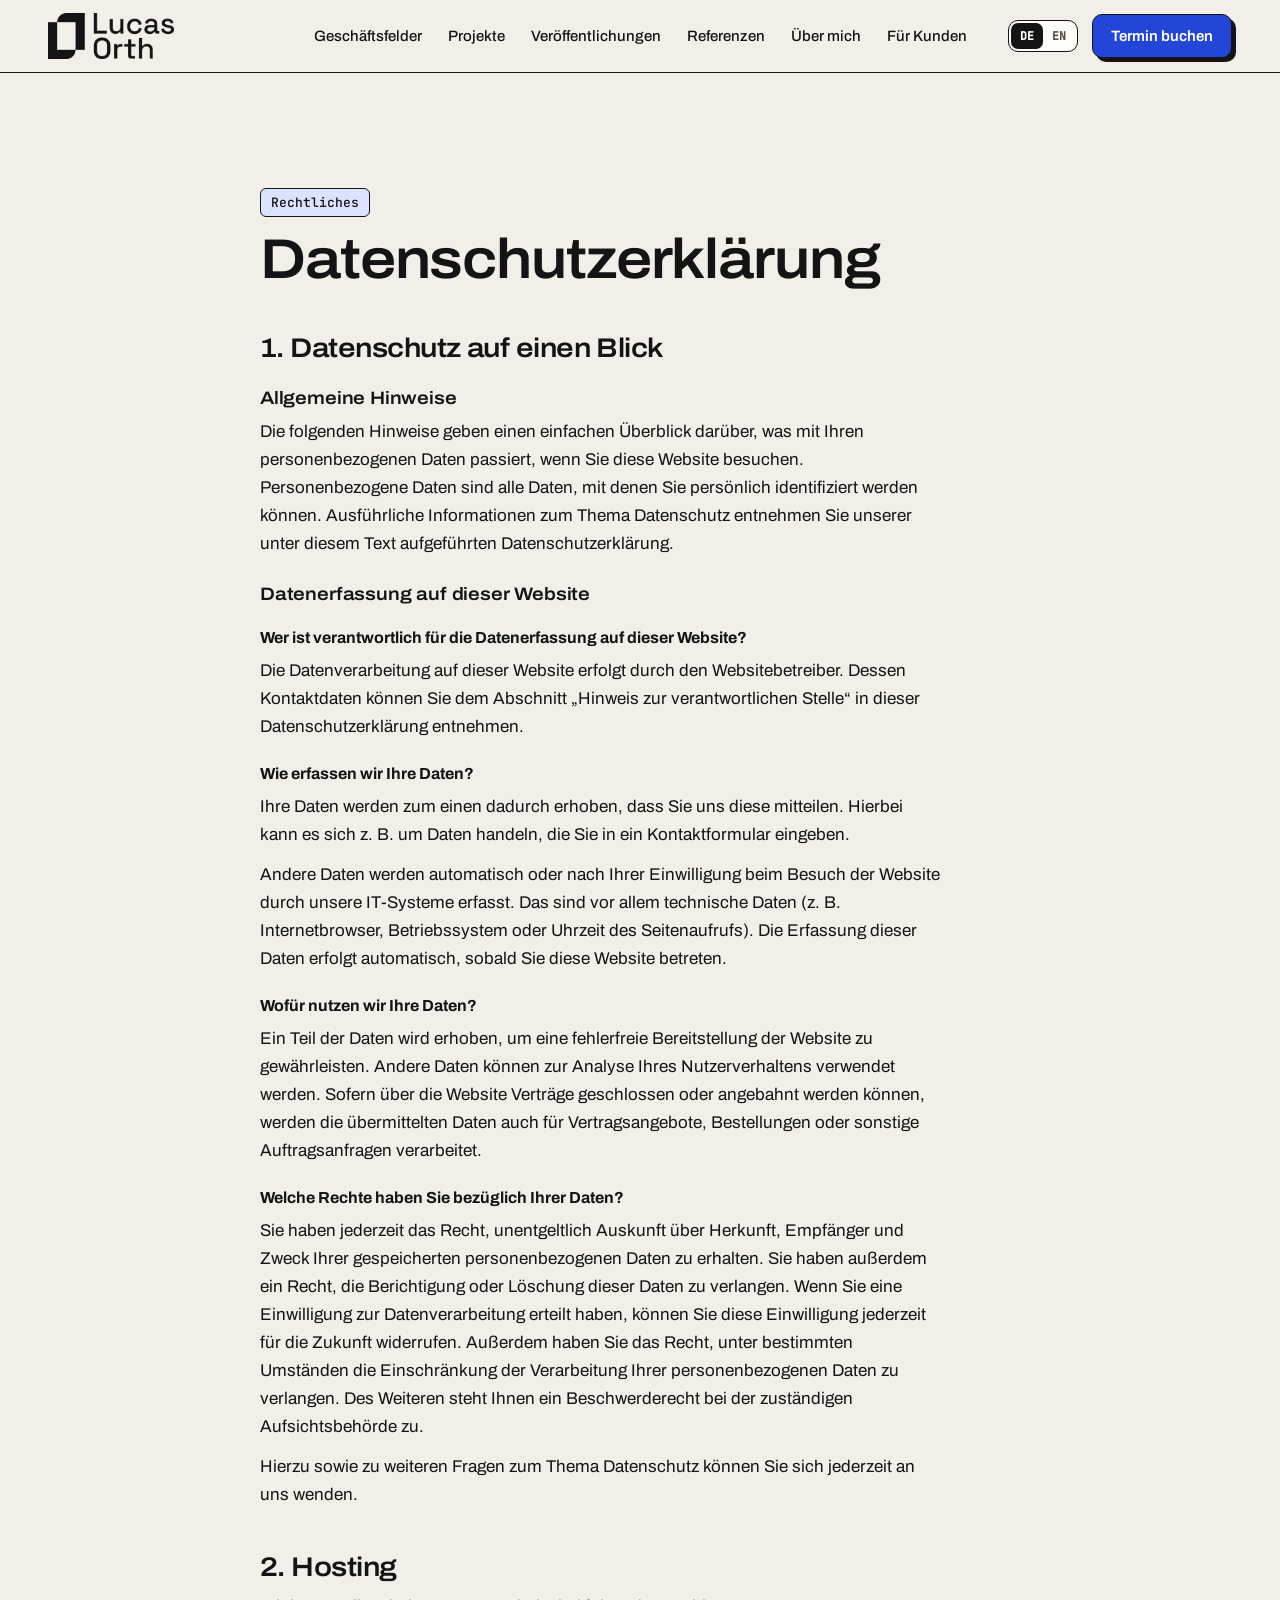
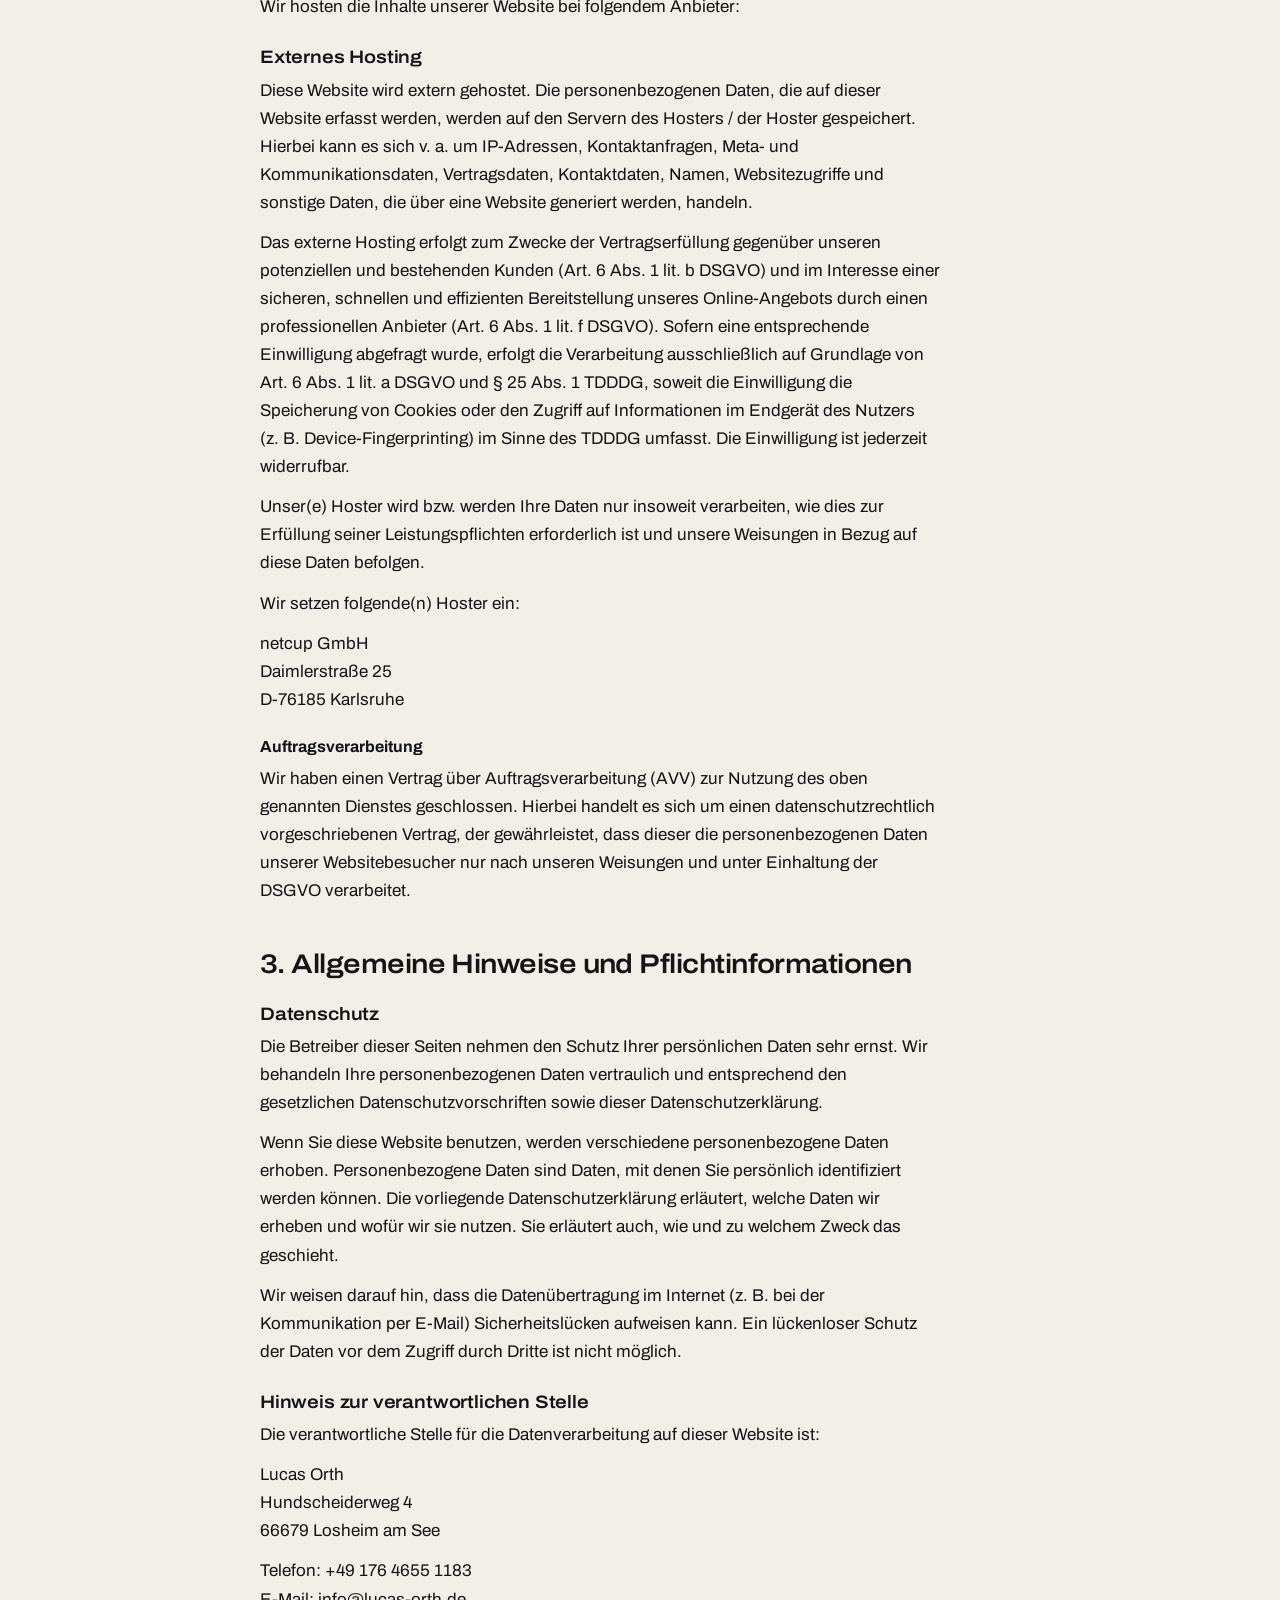
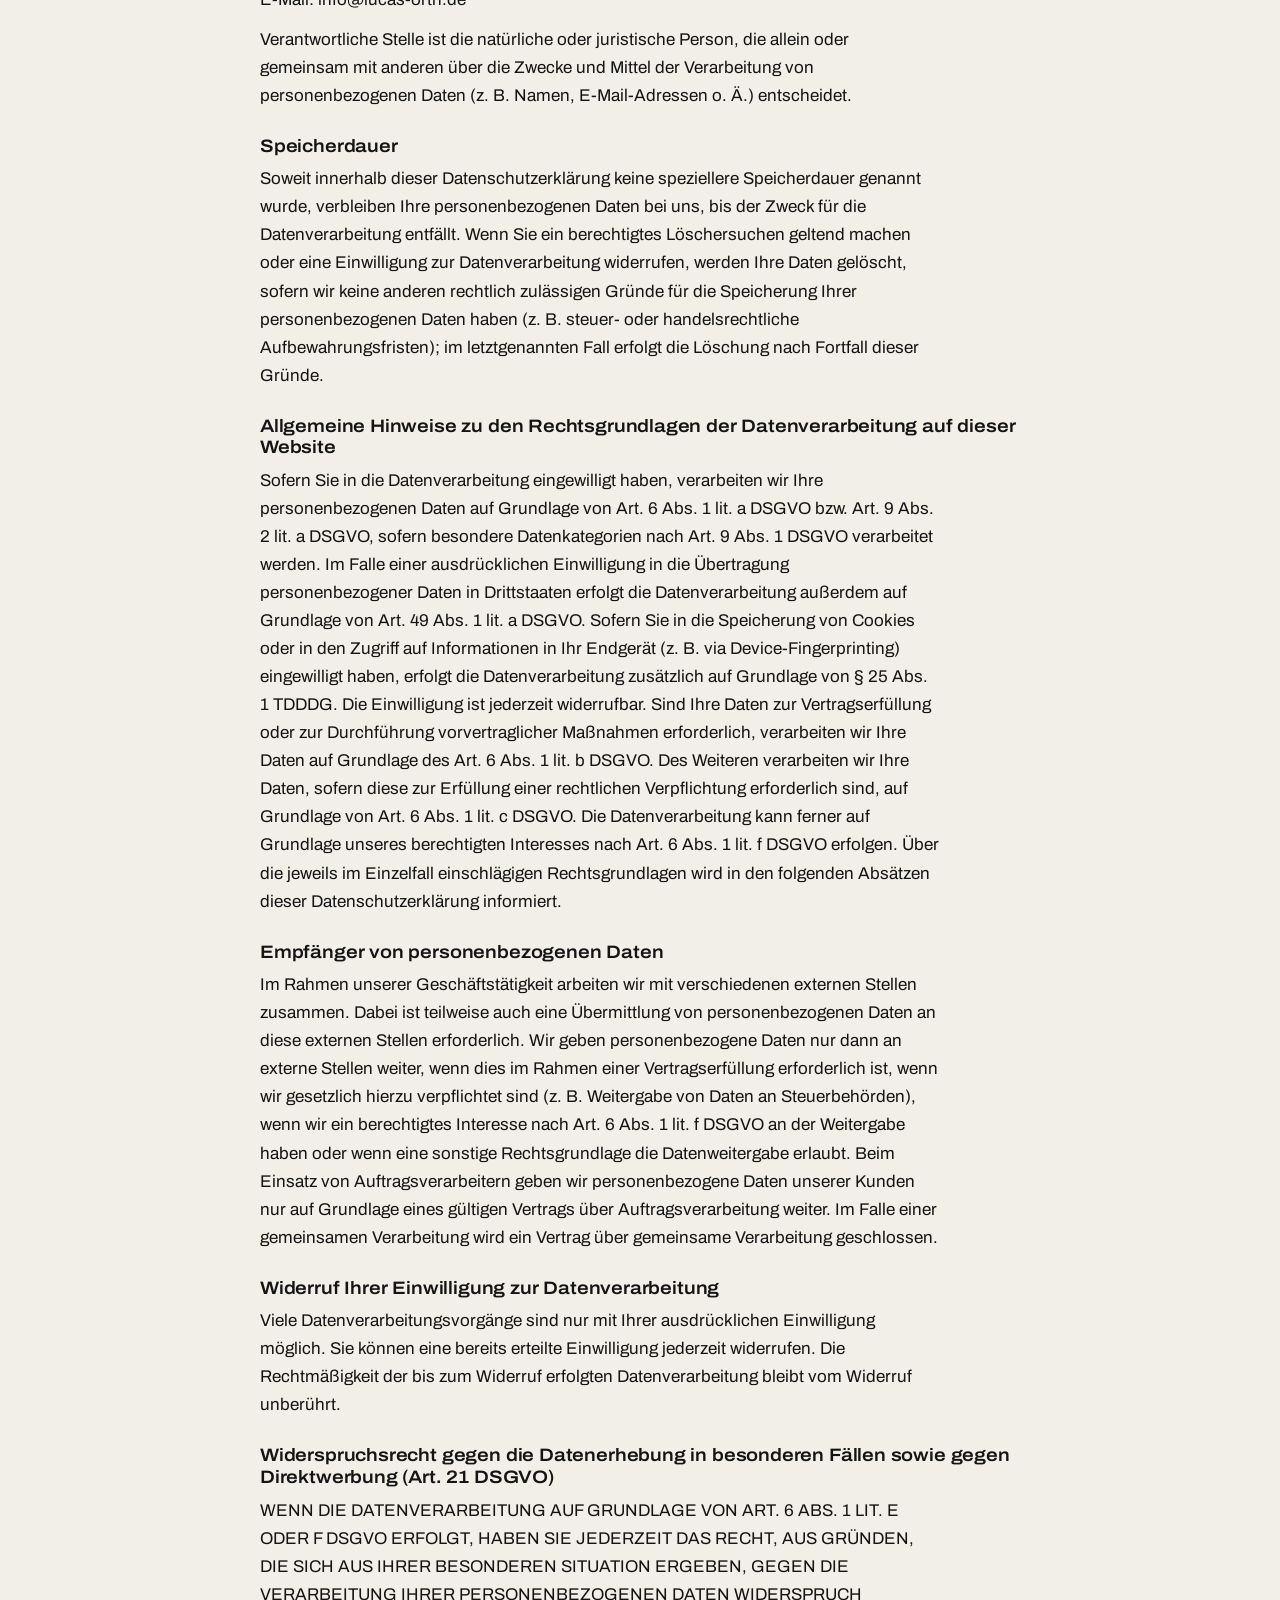
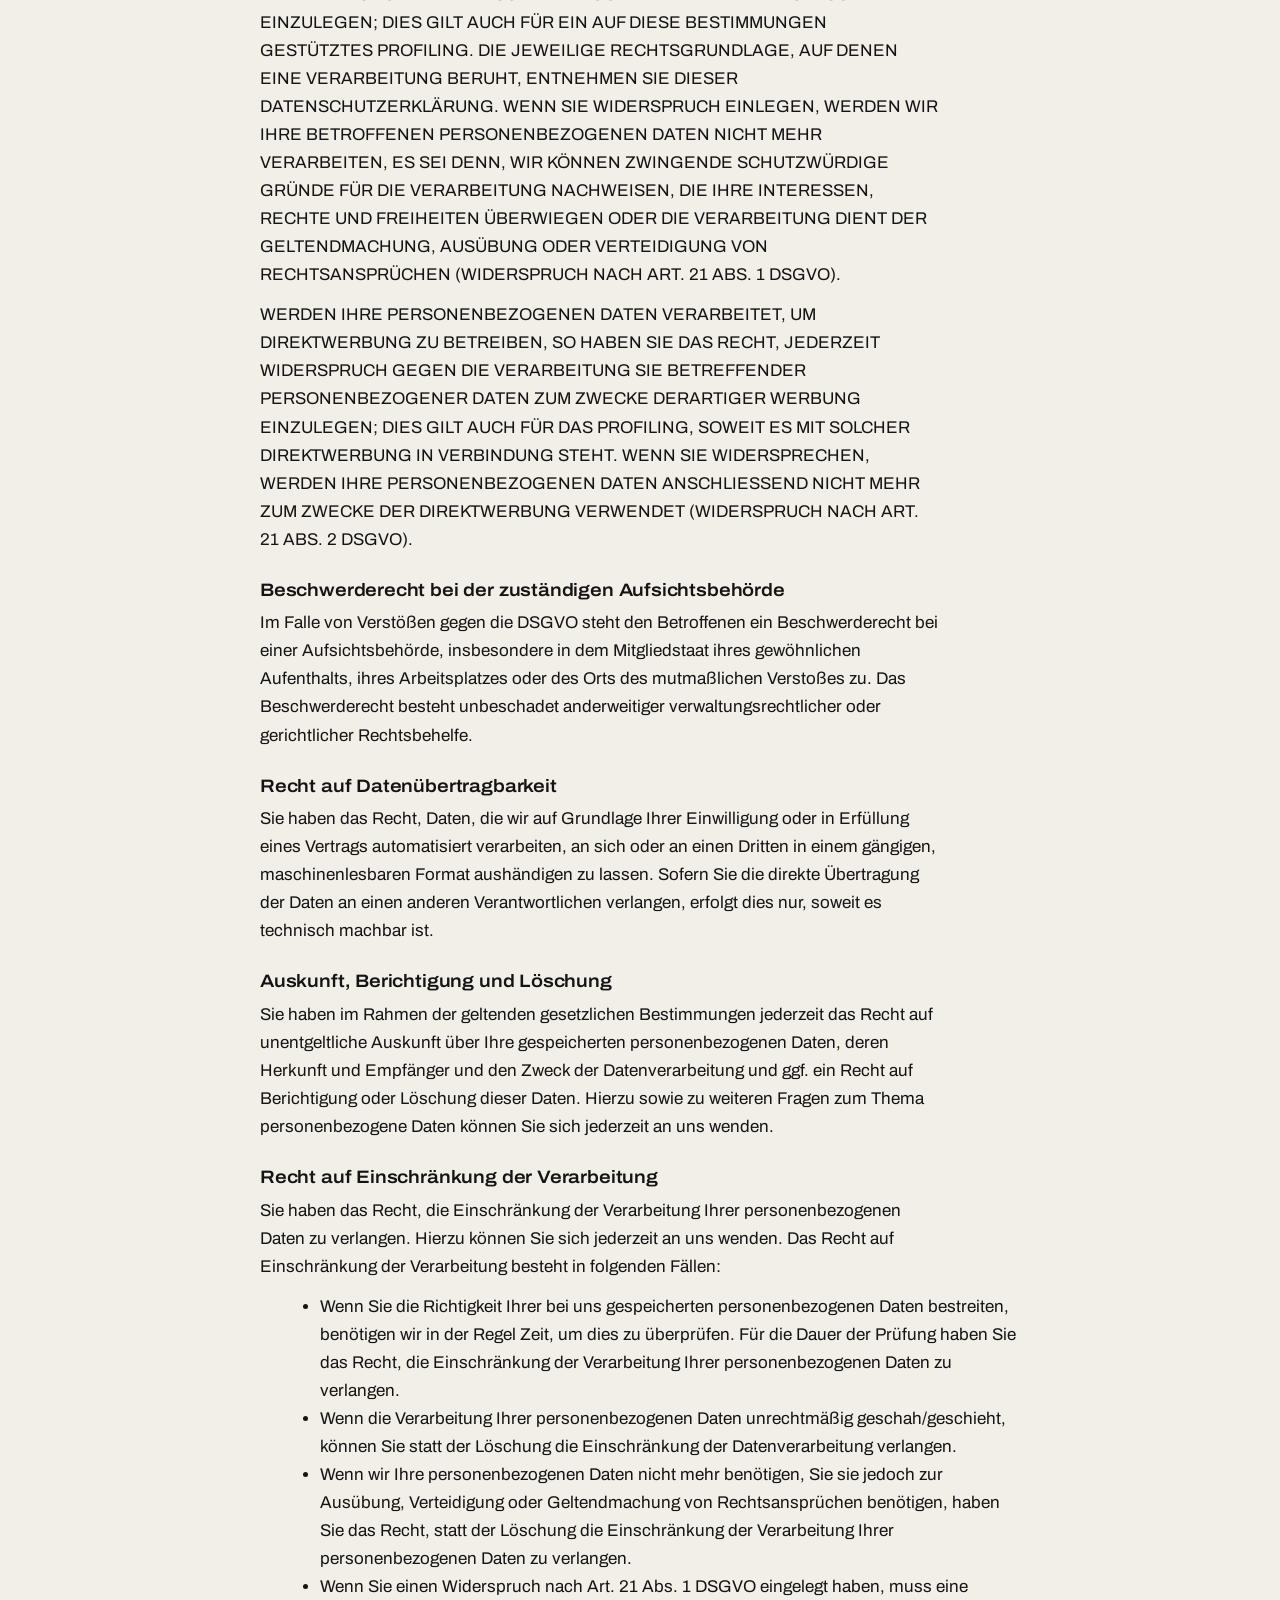
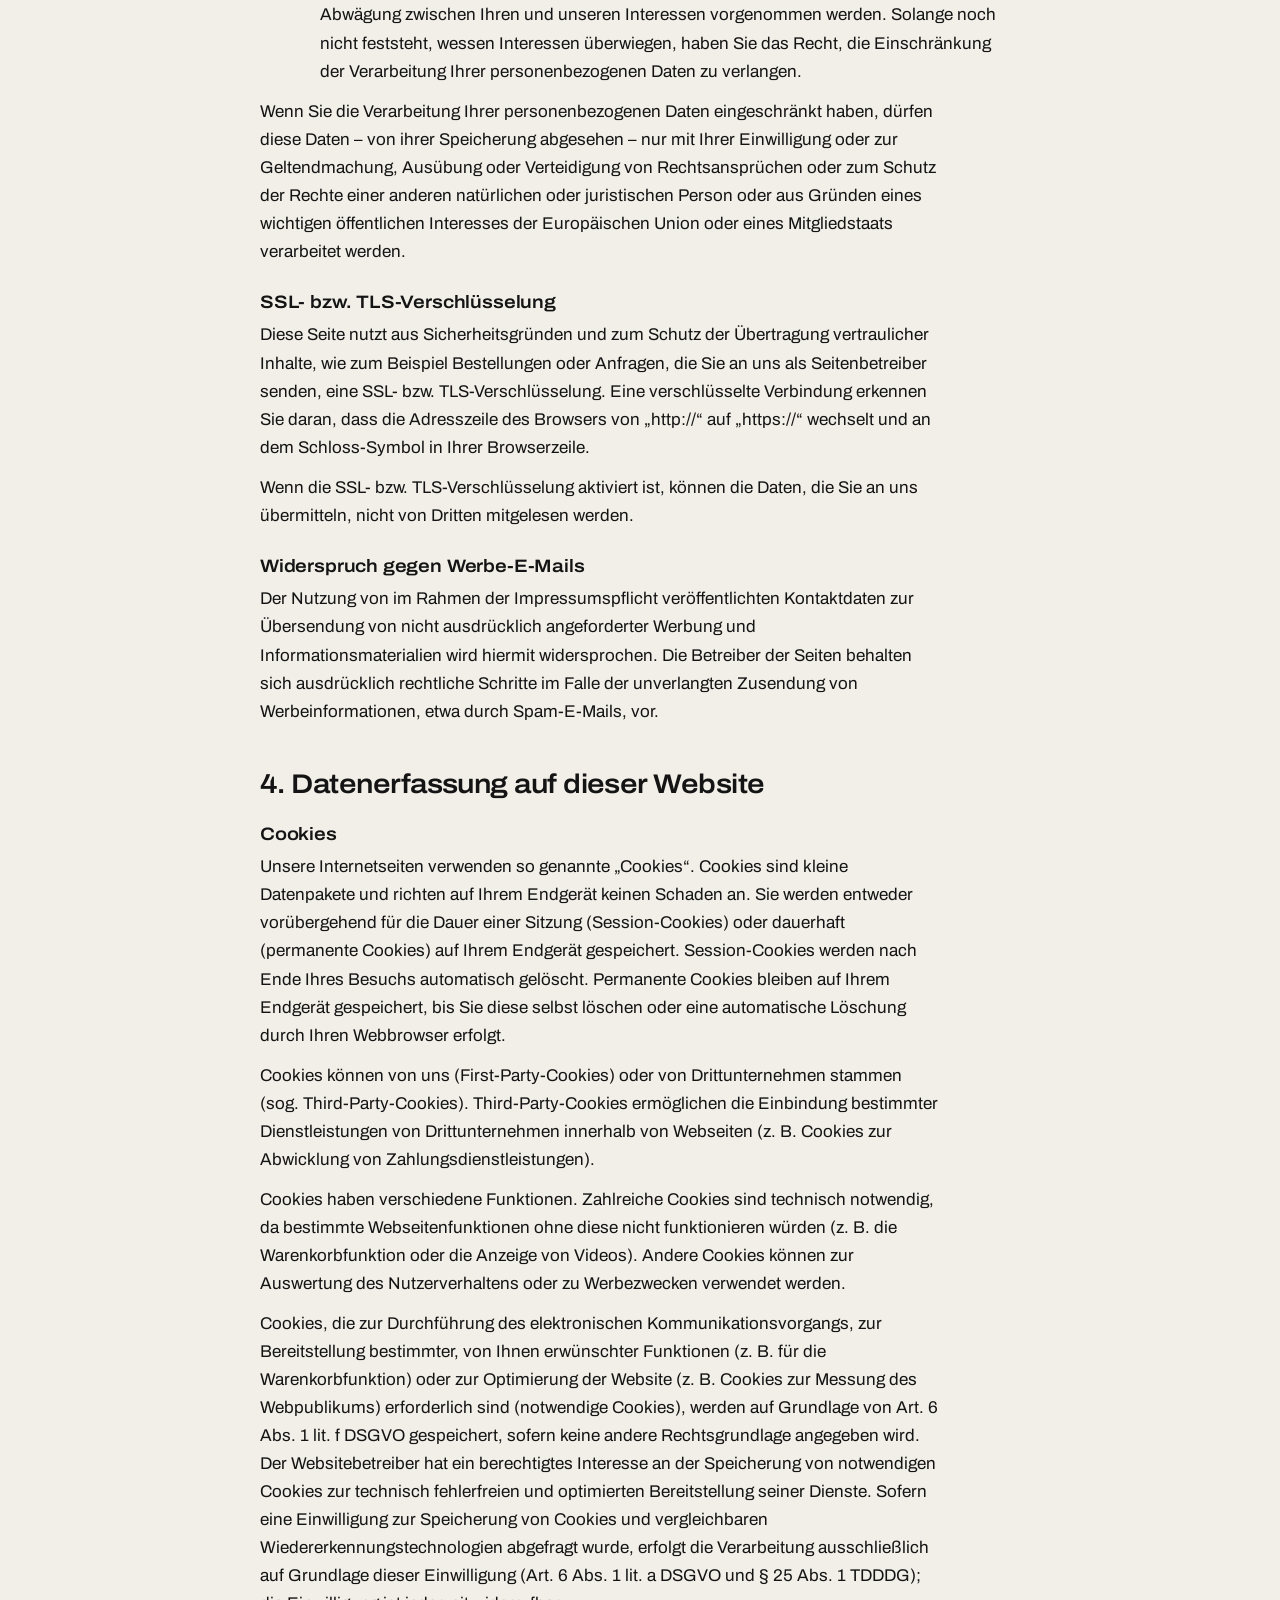
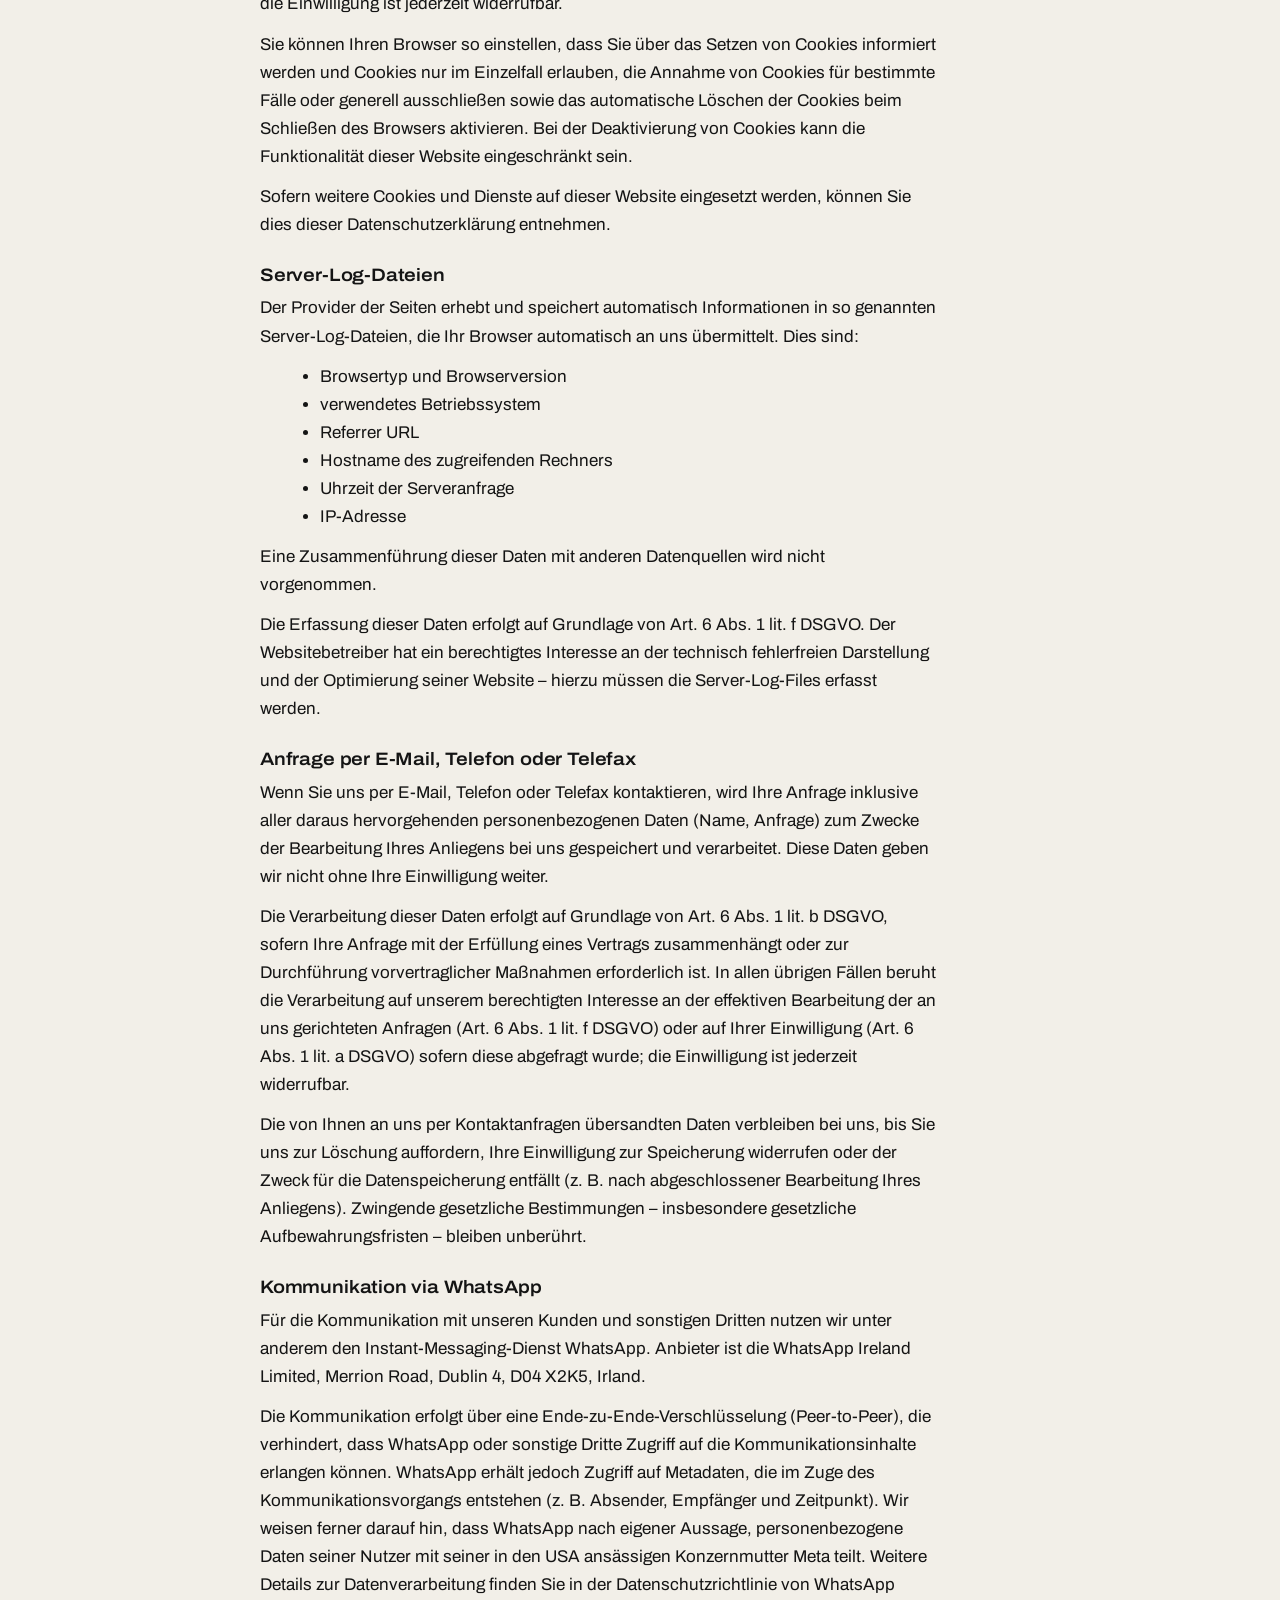
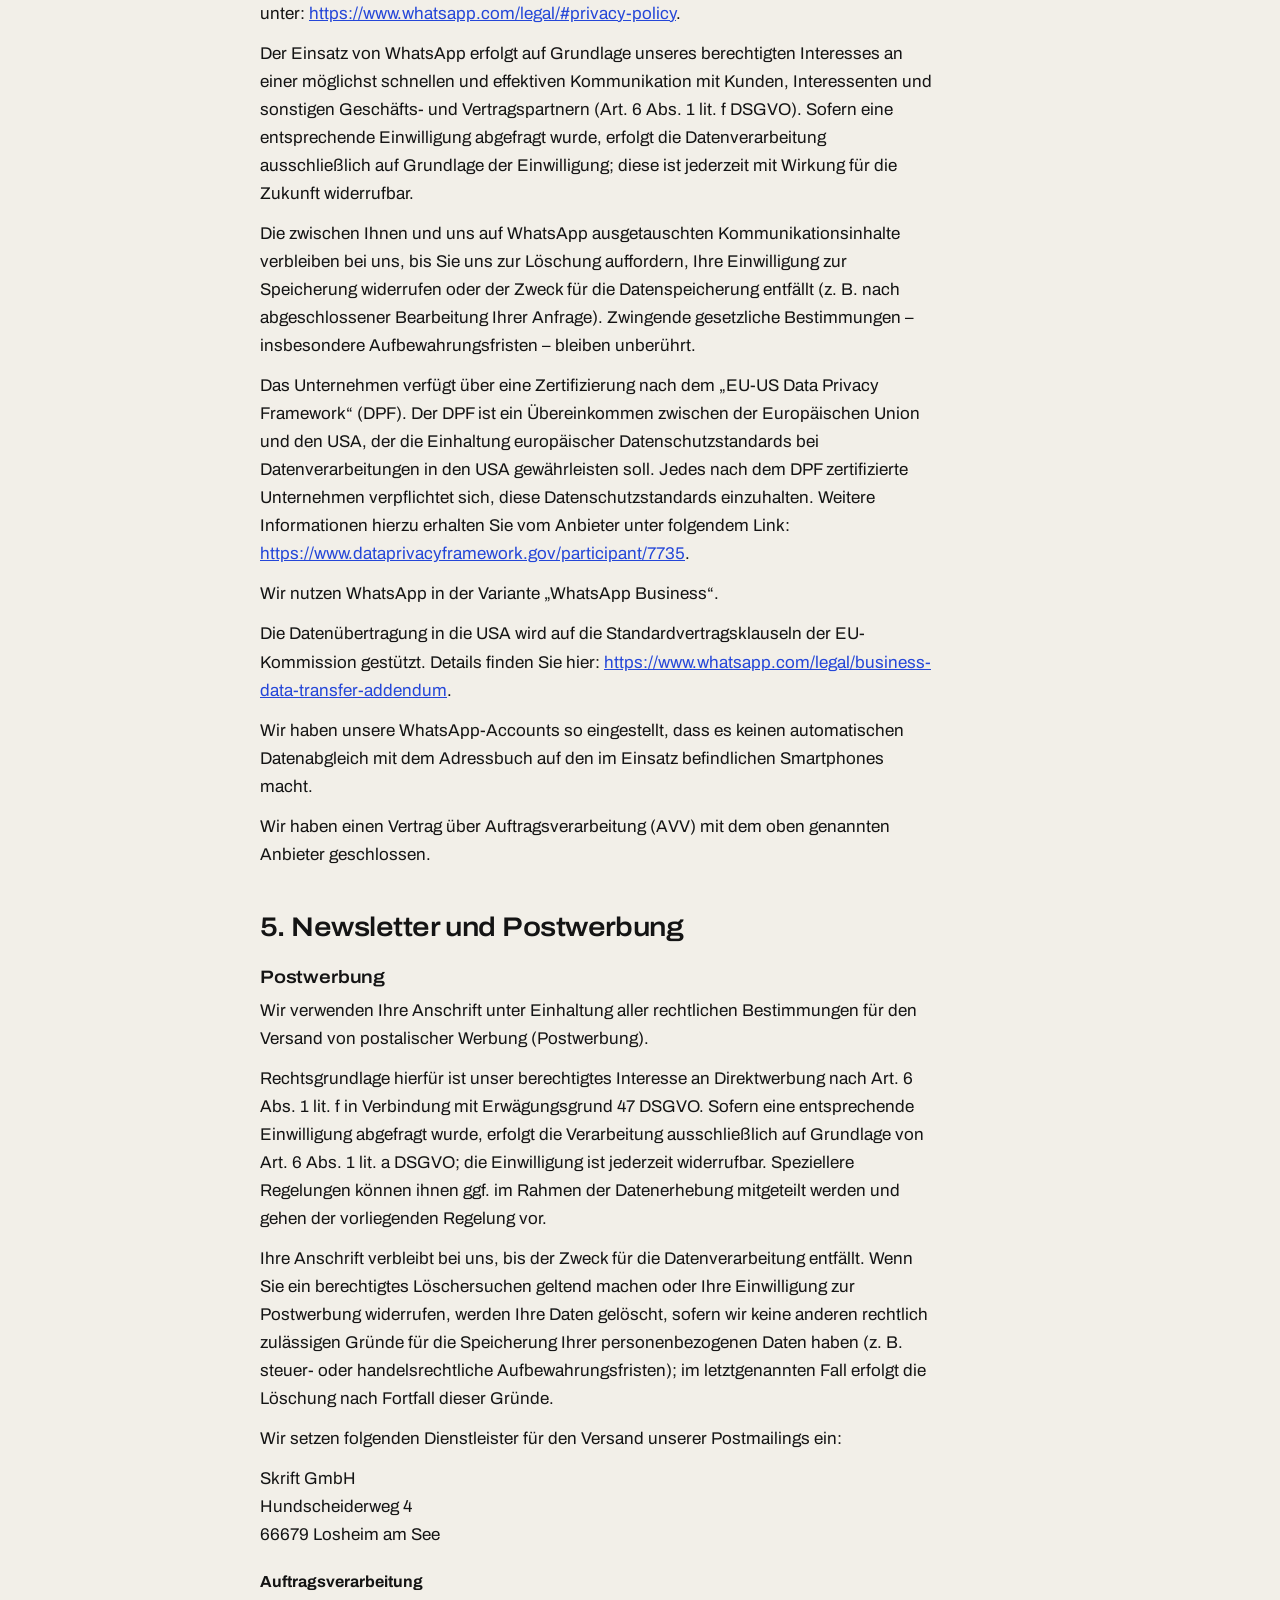
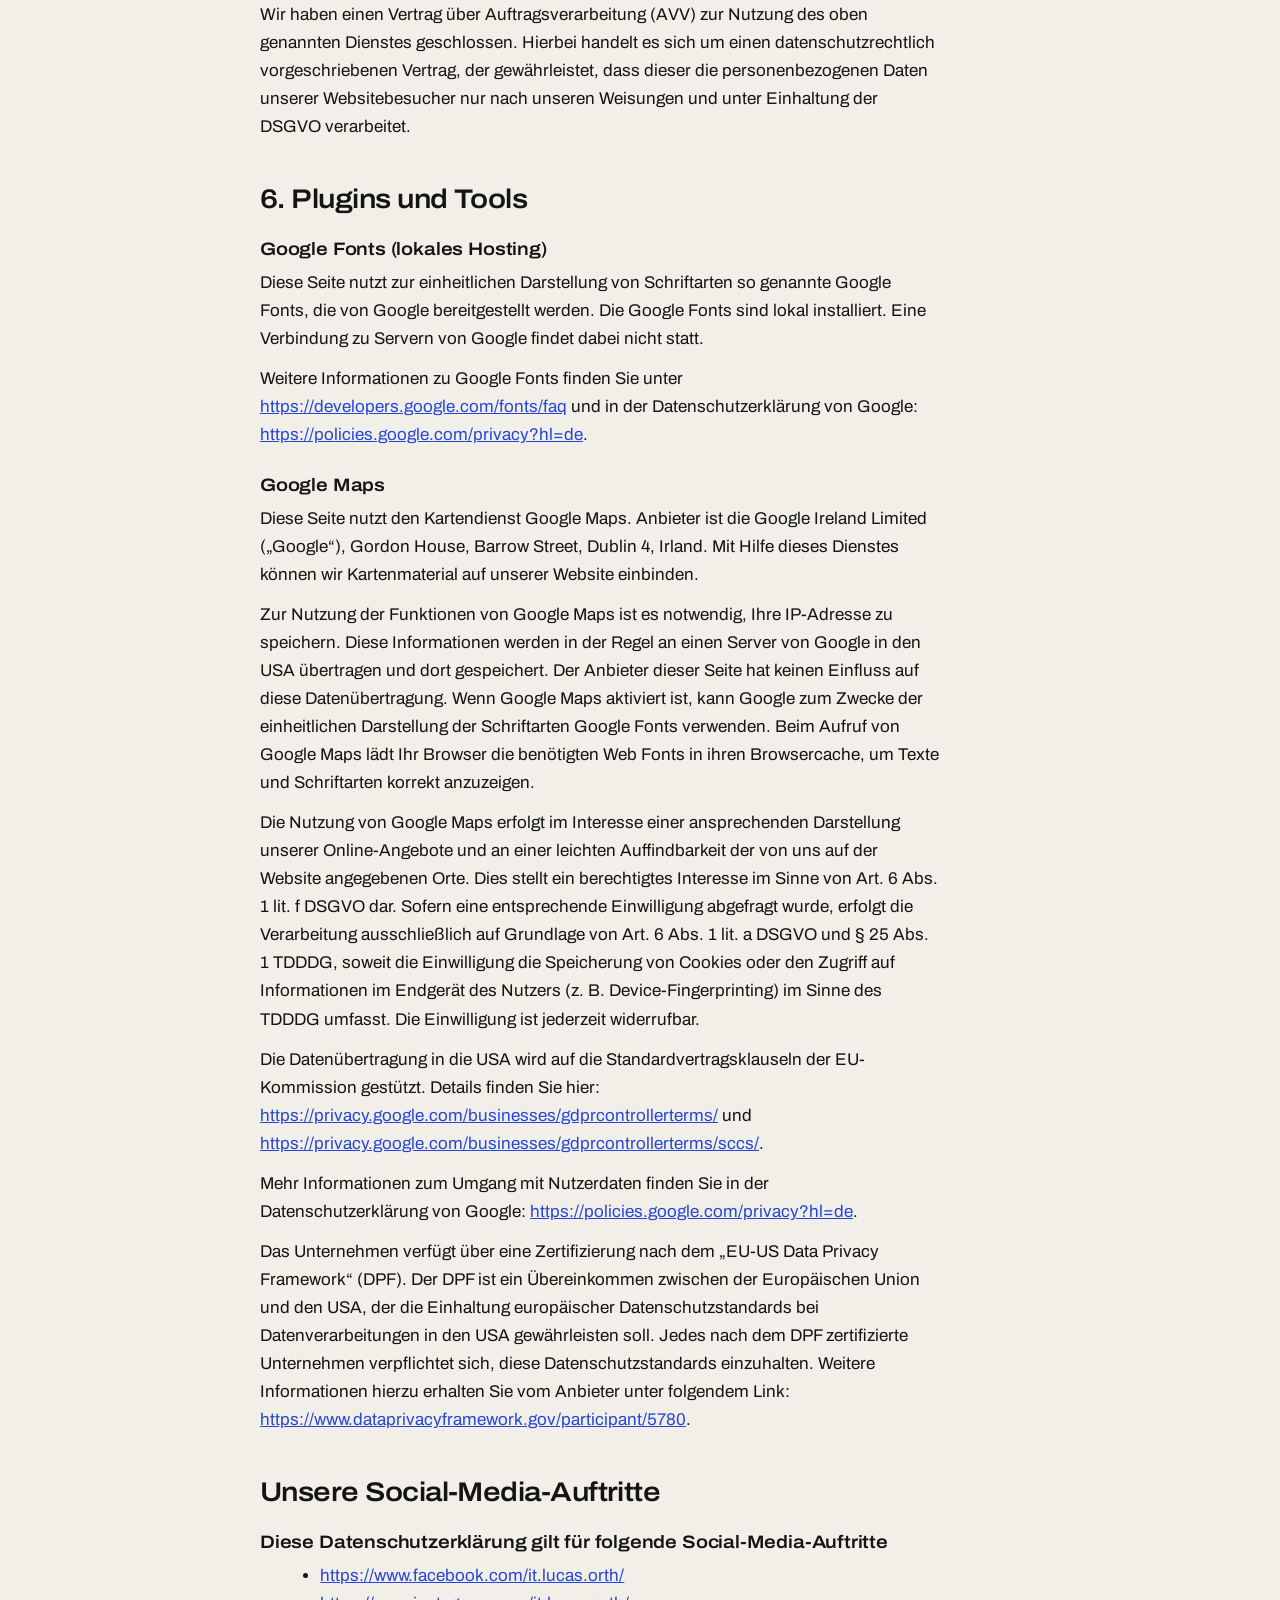
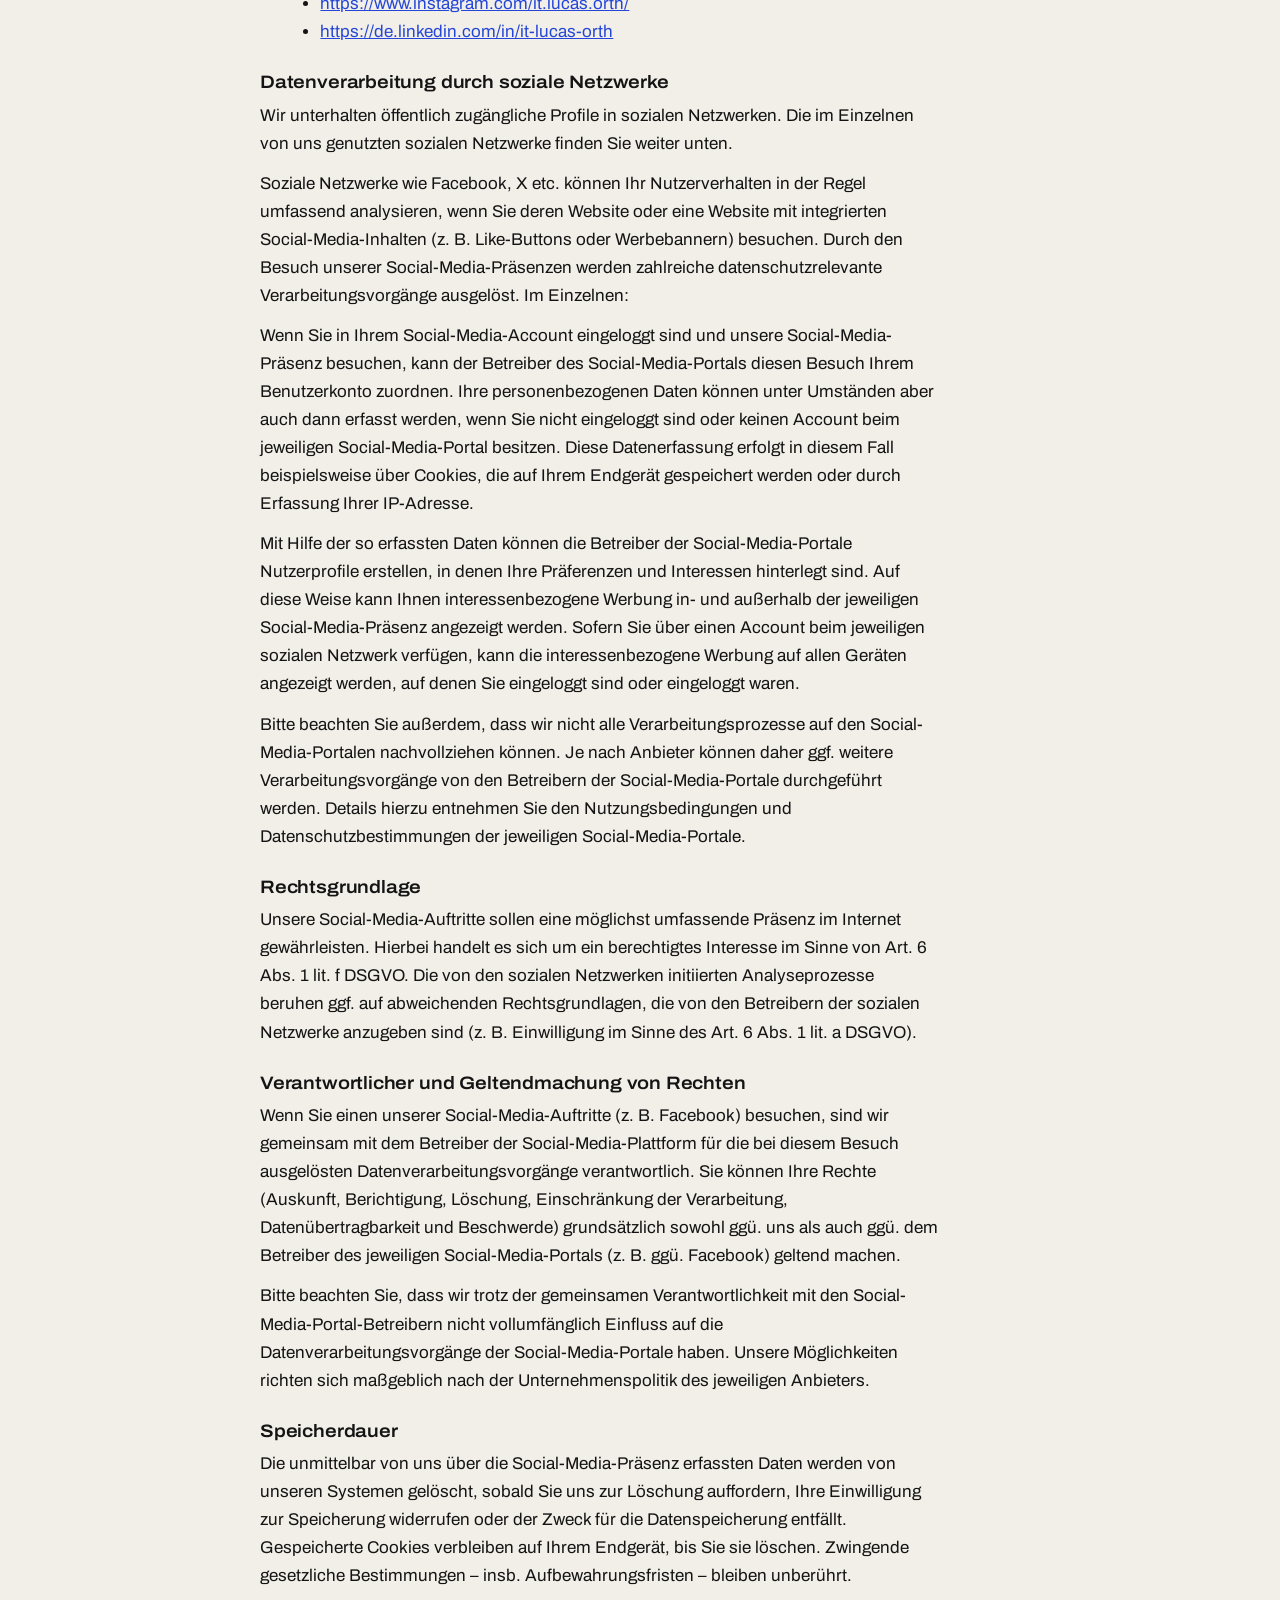
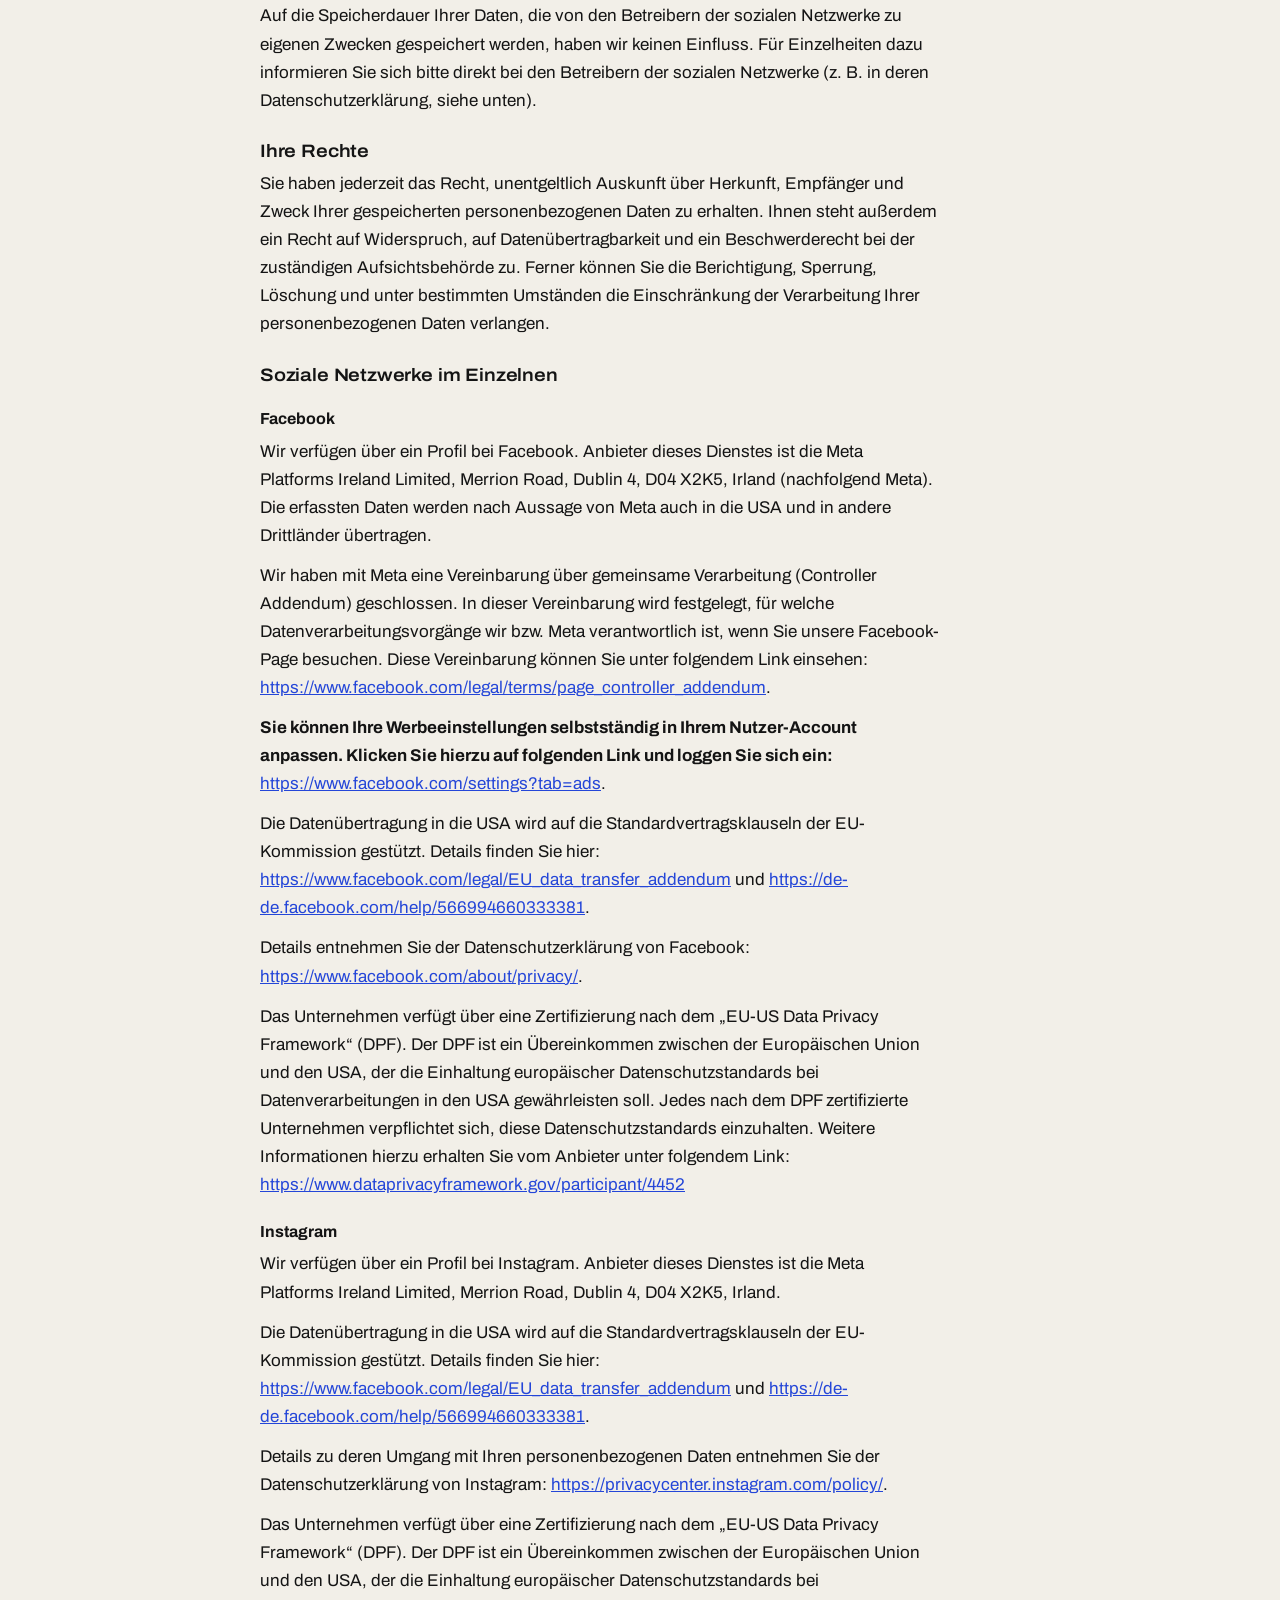
==== commit 29130ca7: "Stand von 01c6092" ====
--- a/datenschutz/index.html
+++ b/datenschutz/index.html
@@ -7,21 +7,19 @@
 <meta name="theme-color" content="#f2efe8">
 <link rel="preload" href="/fonts/archivo-1.woff2" as="font" type="font/woff2" crossorigin>
 <link rel="preload" href="/fonts/jetbrains-mono-3.woff2" as="font" type="font/woff2" crossorigin>
-<link rel="stylesheet" href="/site.css?v=6f559010">
+<link rel="stylesheet" href="/site.css?v=96a4dd39">
 <script>document.documentElement.className='js';try{if(localStorage.getItem('motion')==='off')document.documentElement.classList.add('no-motion')}catch(e){}</script>
-<script src="/site.js?v=6f559010" defer></script>
+<script src="/site.js?v=96a4dd39" defer></script>
 <title>Datenschutz | Lucas Orth</title>
-<meta name="description" content="Datenschutzerklärung von lucas-orth.de: keine Cookies, kein Tracking, keine externen Inhalte beim Laden.">
+<meta name="robots" content="noindex, follow">
+<meta name="description" content="Datenschutzerklärung von lucas-orth.de: Hosting, Server-Logfiles, Kontakt, Social-Media-Auftritte und Ihre Rechte nach der DSGVO.">
 <meta property="og:type" content="website">
 <meta property="og:title" content="Datenschutz | Lucas Orth">
-<meta property="og:description" content="Datenschutzerklärung von lucas-orth.de: keine Cookies, kein Tracking, keine externen Inhalte beim Laden.">
+<meta property="og:description" content="Datenschutzerklärung von lucas-orth.de: Hosting, Server-Logfiles, Kontakt, Social-Media-Auftritte und Ihre Rechte nach der DSGVO.">
 <meta property="og:image" content="https://lucas-orth.de/share.jpg">
-<meta property="og:image:width" content="1200">
-<meta property="og:image:height" content="630">
 <meta property="og:url" content="https://lucas-orth.de/datenschutz/">
 <meta property="og:locale" content="de_DE">
 <meta property="og:site_name" content="Lucas Orth">
-<meta name="twitter:card" content="summary_large_image">
 <link rel="canonical" href="https://lucas-orth.de/datenschutz/">
 </head>
 <body>
@@ -57,7 +55,7 @@
         <a class="btn btn--light" href="mailto:info@lucas-orth.de"><svg class="ic" aria-hidden="true"><use href="#mail"/></svg>E-Mail schreiben</a>
       </div>
     </nav>
-    <div class="nav__right"><div class="lang" role="group" aria-label="Sprache"><a href="/datenschutz/" aria-current="true" lang="de">DE</a><a href="/en/" lang="en" hreflang="en">EN</a></div>
+    <div class="nav__right"><div class="lang" role="group" aria-label="Sprache"><a href="/datenschutz/" aria-current="true" lang="de">DE</a><a href="/en/datenschutz/" lang="en" hreflang="en">EN</a></div>
       <a class="btn btn--blue" href="https://cal.com/lucas-orth/meeting" target="_blank" rel="noopener">Termin buchen<span class="sr-only"> (öffnet neuen Tab)</span></a>
       <button class="nav__toggle" type="button" aria-expanded="false" aria-controls="menu" aria-label="Menü öffnen">
         <svg class="bars" width="22" height="22" viewBox="0 0 24 24" aria-hidden="true"><path fill="none" stroke="currentColor" stroke-linecap="round" stroke-width="2" d="M4 6h16M4 12h16M4 18h16"/></svg>
@@ -71,40 +69,70 @@
   <section class="section legal" aria-labelledby="legal-h">
     <div class="wrap legal__wrap">
       <span class="tag">Rechtliches</span>
-      <h1 id="legal-h">Datenschutzerklärung</h1>
-      <p class="legal__lead">Kurz gesagt: Diese Webseite setzt keine Cookies, nutzt kein Tracking und lädt beim Aufruf nichts von fremden Servern. Daten fallen nur in den Server-Protokollen des Hosters an und wenn Sie mir schreiben.</p>
+      <h1 id="legal-h">Datenschutz&shy;erkl&auml;rung</h1>
+<h2>1. Datenschutz auf einen Blick</h2>
+<h3>Allgemeine Hinweise</h3> <p>Die folgenden Hinweise geben einen einfachen &Uuml;berblick dar&uuml;ber, was mit Ihren personenbezogenen Daten passiert, wenn Sie diese Website besuchen. Personenbezogene Daten sind alle Daten, mit denen Sie pers&ouml;nlich identifiziert werden k&ouml;nnen. Ausf&uuml;hrliche Informationen zum Thema Datenschutz entnehmen Sie unserer unter diesem Text aufgef&uuml;hrten Datenschutzerkl&auml;rung.</p>
+<h3>Datenerfassung auf dieser Website</h3> <h4>Wer ist verantwortlich f&uuml;r die Datenerfassung auf dieser Website?</h4> <p>Die Datenverarbeitung auf dieser Website erfolgt durch den Websitebetreiber. Dessen Kontaktdaten k&ouml;nnen Sie dem Abschnitt &bdquo;Hinweis zur verantwortlichen Stelle&ldquo; in dieser Datenschutzerkl&auml;rung entnehmen.</p> <h4>Wie erfassen wir Ihre Daten?</h4> <p>Ihre Daten werden zum einen dadurch erhoben, dass Sie uns diese mitteilen. Hierbei kann es sich z.&nbsp;B. um Daten handeln, die Sie in ein Kontaktformular eingeben.</p> <p>Andere Daten werden automatisch oder nach Ihrer Einwilligung beim Besuch der Website durch unsere IT-Systeme erfasst. Das sind vor allem technische Daten (z.&nbsp;B. Internetbrowser, Betriebssystem oder Uhrzeit des Seitenaufrufs). Die Erfassung dieser Daten erfolgt automatisch, sobald Sie diese Website betreten.</p> <h4>Wof&uuml;r nutzen wir Ihre Daten?</h4> <p>Ein Teil der Daten wird erhoben, um eine fehlerfreie Bereitstellung der Website zu gew&auml;hrleisten. Andere Daten k&ouml;nnen zur Analyse Ihres Nutzerverhaltens verwendet werden. Sofern &uuml;ber die Website Vertr&auml;ge geschlossen oder angebahnt werden k&ouml;nnen, werden die &uuml;bermittelten Daten auch f&uuml;r Vertragsangebote, Bestellungen oder sonstige Auftragsanfragen verarbeitet.</p> <h4>Welche Rechte haben Sie bez&uuml;glich Ihrer Daten?</h4> <p>Sie haben jederzeit das Recht, unentgeltlich Auskunft &uuml;ber Herkunft, Empf&auml;nger und Zweck Ihrer gespeicherten personenbezogenen Daten zu erhalten. Sie haben au&szlig;erdem ein Recht, die Berichtigung oder L&ouml;schung dieser Daten zu verlangen. Wenn Sie eine Einwilligung zur Datenverarbeitung erteilt haben, k&ouml;nnen Sie diese Einwilligung jederzeit f&uuml;r die Zukunft widerrufen. Au&szlig;erdem haben Sie das Recht, unter bestimmten Umst&auml;nden die Einschr&auml;nkung der Verarbeitung Ihrer personenbezogenen Daten zu verlangen. Des Weiteren steht Ihnen ein Beschwerderecht bei der zust&auml;ndigen Aufsichtsbeh&ouml;rde zu.</p> <p>Hierzu sowie zu weiteren Fragen zum Thema Datenschutz k&ouml;nnen Sie sich jederzeit an uns wenden.</p>
+<h2>2. Hosting</h2>
+<p>Wir hosten die Inhalte unserer Website bei folgendem Anbieter:</p>
+<h3>Externes Hosting</h3> <p>Diese Website wird extern gehostet. Die personenbezogenen Daten, die auf dieser Website erfasst werden, werden auf den Servern des Hosters / der Hoster gespeichert. Hierbei kann es sich v.&nbsp;a. um IP-Adressen, Kontaktanfragen, Meta- und Kommunikationsdaten, Vertragsdaten, Kontaktdaten, Namen, Websitezugriffe und sonstige Daten, die &uuml;ber eine Website generiert werden, handeln.</p> <p>Das externe Hosting erfolgt zum Zwecke der Vertragserf&uuml;llung gegen&uuml;ber unseren potenziellen und bestehenden Kunden (Art. 6 Abs. 1 lit. b DSGVO) und im Interesse einer sicheren, schnellen und effizienten Bereitstellung unseres Online-Angebots durch einen professionellen Anbieter (Art. 6 Abs. 1 lit. f DSGVO). Sofern eine entsprechende Einwilligung abgefragt wurde, erfolgt die Verarbeitung ausschlie&szlig;lich auf Grundlage von Art. 6 Abs. 1 lit. a DSGVO und &sect; 25 Abs. 1 TDDDG, soweit die Einwilligung die Speicherung von Cookies oder den Zugriff auf Informationen im Endger&auml;t des Nutzers (z.&nbsp;B. Device-Fingerprinting) im Sinne des TDDDG umfasst. Die Einwilligung ist jederzeit widerrufbar.</p> <p>Unser(e) Hoster wird bzw. werden Ihre Daten nur insoweit verarbeiten, wie dies zur Erf&uuml;llung seiner Leistungspflichten erforderlich ist und unsere Weisungen in Bezug auf diese Daten befolgen.</p> <p>Wir setzen folgende(n) Hoster ein:</p>
+<p>netcup GmbH<br />
+Daimlerstra&szlig;e 25<br />
+D-76185 Karlsruhe</p>
+<h4>Auftragsverarbeitung</h4> <p>Wir haben einen Vertrag &uuml;ber Auftragsverarbeitung (AVV) zur Nutzung des oben genannten Dienstes geschlossen. Hierbei handelt es sich um einen datenschutzrechtlich vorgeschriebenen Vertrag, der gew&auml;hrleistet, dass dieser die personenbezogenen Daten unserer Websitebesucher nur nach unseren Weisungen und unter Einhaltung der DSGVO verarbeitet.</p>
+<h2>3. Allgemeine Hinweise und Pflicht&shy;informationen</h2>
+<h3>Datenschutz</h3> <p>Die Betreiber dieser Seiten nehmen den Schutz Ihrer pers&ouml;nlichen Daten sehr ernst. Wir behandeln Ihre personenbezogenen Daten vertraulich und entsprechend den gesetzlichen Datenschutzvorschriften sowie dieser Datenschutzerkl&auml;rung.</p> <p>Wenn Sie diese Website benutzen, werden verschiedene personenbezogene Daten erhoben. Personenbezogene Daten sind Daten, mit denen Sie pers&ouml;nlich identifiziert werden k&ouml;nnen. Die vorliegende Datenschutzerkl&auml;rung erl&auml;utert, welche Daten wir erheben und wof&uuml;r wir sie nutzen. Sie erl&auml;utert auch, wie und zu welchem Zweck das geschieht.</p> <p>Wir weisen darauf hin, dass die Daten&uuml;bertragung im Internet (z.&nbsp;B. bei der Kommunikation per E-Mail) Sicherheitsl&uuml;cken aufweisen kann. Ein l&uuml;ckenloser Schutz der Daten vor dem Zugriff durch Dritte ist nicht m&ouml;glich.</p>
+<h3>Hinweis zur verantwortlichen Stelle</h3> <p>Die verantwortliche Stelle f&uuml;r die Datenverarbeitung auf dieser Website ist:</p> <p>Lucas Orth<br />
+Hundscheiderweg 4<br />
+66679 Losheim am See</p>
 
-      <h2>1. Verantwortlicher</h2>
-      <p>Lucas Orth<br>Hundscheiderweg 4<br>66679 Losheim am See<br>E-Mail: <a href="mailto:info@lucas-orth.de">info@lucas-orth.de</a></p>
+<p>Telefon: +49 176 4655 1183<br />
+E-Mail: info@lucas-orth.de</p>
+ <p>Verantwortliche Stelle ist die nat&uuml;rliche oder juristische Person, die allein oder gemeinsam mit anderen &uuml;ber die Zwecke und Mittel der Verarbeitung von personenbezogenen Daten (z.&nbsp;B. Namen, E-Mail-Adressen o. &Auml;.) entscheidet.</p>
 
-      <h2>2. Hosting und Server-Protokolle</h2>
-      <p>Die Webseite liegt bei der netcup GmbH, Daimlerstraße 25, 76185 Karlsruhe. Mit netcup besteht ein Vertrag über Auftragsverarbeitung nach Art. 28 DSGVO.</p>
-      <p>Bei jedem Aufruf speichert der Server automatisch: IP-Adresse, Datum und Uhrzeit, aufgerufene Adresse, Referrer, Browsertyp und -version sowie Betriebssystem. Das ist nötig, um die Seite sicher und fehlerfrei auszuliefern und Angriffe zu erkennen. Rechtsgrundlage ist Art. 6 Abs. 1 lit. f DSGVO. Die Protokolle werden nicht mit anderen Daten zusammengeführt und nach Ablauf der beim Hoster eingestellten Speicherfrist gelöscht [OFFEN: Frist bei netcup prüfen].</p>
+<h3>Speicherdauer</h3> <p>Soweit innerhalb dieser Datenschutzerkl&auml;rung keine speziellere Speicherdauer genannt wurde, verbleiben Ihre personenbezogenen Daten bei uns, bis der Zweck f&uuml;r die Datenverarbeitung entf&auml;llt. Wenn Sie ein berechtigtes L&ouml;schersuchen geltend machen oder eine Einwilligung zur Datenverarbeitung widerrufen, werden Ihre Daten gel&ouml;scht, sofern wir keine anderen rechtlich zul&auml;ssigen Gr&uuml;nde f&uuml;r die Speicherung Ihrer personenbezogenen Daten haben (z.&nbsp;B. steuer- oder handelsrechtliche Aufbewahrungsfristen); im letztgenannten Fall erfolgt die L&ouml;schung nach Fortfall dieser Gr&uuml;nde.</p>
+<h3>Allgemeine Hinweise zu den Rechtsgrundlagen der Datenverarbeitung auf dieser Website</h3> <p>Sofern Sie in die Datenverarbeitung eingewilligt haben, verarbeiten wir Ihre personenbezogenen Daten auf Grundlage von Art. 6 Abs. 1 lit. a DSGVO bzw. Art. 9 Abs. 2 lit. a DSGVO, sofern besondere Datenkategorien nach Art. 9 Abs. 1 DSGVO verarbeitet werden. Im Falle einer ausdr&uuml;cklichen Einwilligung in die &Uuml;bertragung personenbezogener Daten in Drittstaaten erfolgt die Datenverarbeitung au&szlig;erdem auf Grundlage von Art. 49 Abs. 1 lit. a DSGVO. Sofern Sie in die Speicherung von Cookies oder in den Zugriff auf Informationen in Ihr Endger&auml;t (z.&nbsp;B. via Device-Fingerprinting) eingewilligt haben, erfolgt die Datenverarbeitung zus&auml;tzlich auf Grundlage von &sect; 25 Abs. 1 TDDDG. Die Einwilligung ist jederzeit widerrufbar. Sind Ihre Daten zur Vertragserf&uuml;llung oder zur Durchf&uuml;hrung vorvertraglicher Ma&szlig;nahmen erforderlich, verarbeiten wir Ihre Daten auf Grundlage des Art. 6 Abs. 1 lit. b DSGVO. Des Weiteren verarbeiten wir Ihre Daten, sofern diese zur Erf&uuml;llung einer rechtlichen Verpflichtung erforderlich sind, auf Grundlage von Art. 6 Abs. 1 lit. c DSGVO. Die Datenverarbeitung kann ferner auf Grundlage unseres berechtigten Interesses nach Art. 6 Abs. 1 lit. f DSGVO erfolgen. &Uuml;ber die jeweils im Einzelfall einschl&auml;gigen Rechtsgrundlagen wird in den folgenden Abs&auml;tzen dieser Datenschutzerkl&auml;rung informiert.</p>
+<h3>Empf&auml;nger von personenbezogenen Daten</h3> <p>Im Rahmen unserer Gesch&auml;ftst&auml;tigkeit arbeiten wir mit verschiedenen externen Stellen zusammen. Dabei ist teilweise auch eine &Uuml;bermittlung von personenbezogenen Daten an diese externen Stellen erforderlich. Wir geben personenbezogene Daten nur dann an externe Stellen weiter, wenn dies im Rahmen einer Vertragserf&uuml;llung erforderlich ist, wenn wir gesetzlich hierzu verpflichtet sind (z.&nbsp;B. Weitergabe von Daten an Steuerbeh&ouml;rden), wenn wir ein berechtigtes Interesse nach Art. 6 Abs. 1 lit. f DSGVO an der Weitergabe haben oder wenn eine sonstige Rechtsgrundlage die Datenweitergabe erlaubt. Beim Einsatz von Auftragsverarbeitern geben wir personenbezogene Daten unserer Kunden nur auf Grundlage eines g&uuml;ltigen Vertrags &uuml;ber Auftragsverarbeitung weiter. Im Falle einer gemeinsamen Verarbeitung wird ein Vertrag &uuml;ber gemeinsame Verarbeitung geschlossen.</p>
+<h3>Widerruf Ihrer Einwilligung zur Datenverarbeitung</h3> <p>Viele Datenverarbeitungsvorg&auml;nge sind nur mit Ihrer ausdr&uuml;cklichen Einwilligung m&ouml;glich. Sie k&ouml;nnen eine bereits erteilte Einwilligung jederzeit widerrufen. Die Rechtm&auml;&szlig;igkeit der bis zum Widerruf erfolgten Datenverarbeitung bleibt vom Widerruf unber&uuml;hrt.</p>
+<h3>Widerspruchsrecht gegen die Datenerhebung in besonderen F&auml;llen sowie gegen Direktwerbung (Art. 21 DSGVO)</h3> <p>WENN DIE DATENVERARBEITUNG AUF GRUNDLAGE VON ART. 6 ABS. 1 LIT. E ODER F DSGVO ERFOLGT, HABEN SIE JEDERZEIT DAS RECHT, AUS GR&Uuml;NDEN, DIE SICH AUS IHRER BESONDEREN SITUATION ERGEBEN, GEGEN DIE VERARBEITUNG IHRER PERSONENBEZOGENEN DATEN WIDERSPRUCH EINZULEGEN; DIES GILT AUCH F&Uuml;R EIN AUF DIESE BESTIMMUNGEN GEST&Uuml;TZTES PROFILING. DIE JEWEILIGE RECHTSGRUNDLAGE, AUF DENEN EINE VERARBEITUNG BERUHT, ENTNEHMEN SIE DIESER DATENSCHUTZERKL&Auml;RUNG. WENN SIE WIDERSPRUCH EINLEGEN, WERDEN WIR IHRE BETROFFENEN PERSONENBEZOGENEN DATEN NICHT MEHR VERARBEITEN, ES SEI DENN, WIR K&Ouml;NNEN ZWINGENDE SCHUTZW&Uuml;RDIGE GR&Uuml;NDE F&Uuml;R DIE VERARBEITUNG NACHWEISEN, DIE IHRE INTERESSEN, RECHTE UND FREIHEITEN &Uuml;BERWIEGEN ODER DIE VERARBEITUNG DIENT DER GELTENDMACHUNG, AUS&Uuml;BUNG ODER VERTEIDIGUNG VON RECHTSANSPR&Uuml;CHEN (WIDERSPRUCH NACH ART. 21 ABS. 1 DSGVO).</p> <p>WERDEN IHRE PERSONENBEZOGENEN DATEN VERARBEITET, UM DIREKTWERBUNG ZU BETREIBEN, SO HABEN SIE DAS RECHT, JEDERZEIT WIDERSPRUCH GEGEN DIE VERARBEITUNG SIE BETREFFENDER PERSONENBEZOGENER DATEN ZUM ZWECKE DERARTIGER WERBUNG EINZULEGEN; DIES GILT AUCH F&Uuml;R DAS PROFILING, SOWEIT ES MIT SOLCHER DIREKTWERBUNG IN VERBINDUNG STEHT. WENN SIE WIDERSPRECHEN, WERDEN IHRE PERSONENBEZOGENEN DATEN ANSCHLIESSEND NICHT MEHR ZUM ZWECKE DER DIREKTWERBUNG VERWENDET (WIDERSPRUCH NACH ART. 21 ABS. 2 DSGVO).</p>
+<h3>Beschwerde&shy;recht bei der zust&auml;ndigen Aufsichts&shy;beh&ouml;rde</h3> <p>Im Falle von Verst&ouml;&szlig;en gegen die DSGVO steht den Betroffenen ein Beschwerderecht bei einer Aufsichtsbeh&ouml;rde, insbesondere in dem Mitgliedstaat ihres gew&ouml;hnlichen Aufenthalts, ihres Arbeitsplatzes oder des Orts des mutma&szlig;lichen Versto&szlig;es zu. Das Beschwerderecht besteht unbeschadet anderweitiger verwaltungsrechtlicher oder gerichtlicher Rechtsbehelfe.</p>
+<h3>Recht auf Daten&shy;&uuml;bertrag&shy;barkeit</h3> <p>Sie haben das Recht, Daten, die wir auf Grundlage Ihrer Einwilligung oder in Erf&uuml;llung eines Vertrags automatisiert verarbeiten, an sich oder an einen Dritten in einem g&auml;ngigen, maschinenlesbaren Format aush&auml;ndigen zu lassen. Sofern Sie die direkte &Uuml;bertragung der Daten an einen anderen Verantwortlichen verlangen, erfolgt dies nur, soweit es technisch machbar ist.</p>
+<h3>Auskunft, Berichtigung und L&ouml;schung</h3> <p>Sie haben im Rahmen der geltenden gesetzlichen Bestimmungen jederzeit das Recht auf unentgeltliche Auskunft &uuml;ber Ihre gespeicherten personenbezogenen Daten, deren Herkunft und Empf&auml;nger und den Zweck der Datenverarbeitung und ggf. ein Recht auf Berichtigung oder L&ouml;schung dieser Daten. Hierzu sowie zu weiteren Fragen zum Thema personenbezogene Daten k&ouml;nnen Sie sich jederzeit an uns wenden.</p>
+<h3>Recht auf Einschr&auml;nkung der Verarbeitung</h3> <p>Sie haben das Recht, die Einschr&auml;nkung der Verarbeitung Ihrer personenbezogenen Daten zu verlangen. Hierzu k&ouml;nnen Sie sich jederzeit an uns wenden. Das Recht auf Einschr&auml;nkung der Verarbeitung besteht in folgenden F&auml;llen:</p> <ul> <li>Wenn Sie die Richtigkeit Ihrer bei uns gespeicherten personenbezogenen Daten bestreiten, ben&ouml;tigen wir in der Regel Zeit, um dies zu &uuml;berpr&uuml;fen. F&uuml;r die Dauer der Pr&uuml;fung haben Sie das Recht, die Einschr&auml;nkung der Verarbeitung Ihrer personenbezogenen Daten zu verlangen.</li> <li>Wenn die Verarbeitung Ihrer personenbezogenen Daten unrechtm&auml;&szlig;ig geschah/geschieht, k&ouml;nnen Sie statt der L&ouml;schung die Einschr&auml;nkung der Datenverarbeitung verlangen.</li> <li>Wenn wir Ihre personenbezogenen Daten nicht mehr ben&ouml;tigen, Sie sie jedoch zur Aus&uuml;bung, Verteidigung oder Geltendmachung von Rechtsanspr&uuml;chen ben&ouml;tigen, haben Sie das Recht, statt der L&ouml;schung die Einschr&auml;nkung der Verarbeitung Ihrer personenbezogenen Daten zu verlangen.</li> <li>Wenn Sie einen Widerspruch nach Art. 21 Abs. 1 DSGVO eingelegt haben, muss eine Abw&auml;gung zwischen Ihren und unseren Interessen vorgenommen werden. Solange noch nicht feststeht, wessen Interessen &uuml;berwiegen, haben Sie das Recht, die Einschr&auml;nkung der Verarbeitung Ihrer personenbezogenen Daten zu verlangen.</li> </ul> <p>Wenn Sie die Verarbeitung Ihrer personenbezogenen Daten eingeschr&auml;nkt haben, d&uuml;rfen diese Daten &ndash; von ihrer Speicherung abgesehen &ndash; nur mit Ihrer Einwilligung oder zur Geltendmachung, Aus&uuml;bung oder Verteidigung von Rechtsanspr&uuml;chen oder zum Schutz der Rechte einer anderen nat&uuml;rlichen oder juristischen Person oder aus Gr&uuml;nden eines wichtigen &ouml;ffentlichen Interesses der Europ&auml;ischen Union oder eines Mitgliedstaats verarbeitet werden.</p>
+<h3>SSL- bzw. TLS-Verschl&uuml;sselung</h3> <p>Diese Seite nutzt aus Sicherheitsgr&uuml;nden und zum Schutz der &Uuml;bertragung vertraulicher Inhalte, wie zum Beispiel Bestellungen oder Anfragen, die Sie an uns als Seitenbetreiber senden, eine SSL- bzw. TLS-Verschl&uuml;sselung. Eine verschl&uuml;sselte Verbindung erkennen Sie daran, dass die Adresszeile des Browsers von &bdquo;http://&ldquo; auf &bdquo;https://&ldquo; wechselt und an dem Schloss-Symbol in Ihrer Browserzeile.</p> <p>Wenn die SSL- bzw. TLS-Verschl&uuml;sselung aktiviert ist, k&ouml;nnen die Daten, die Sie an uns &uuml;bermitteln, nicht von Dritten mitgelesen werden.</p>
+<h3>Widerspruch gegen Werbe-E-Mails</h3> <p>Der Nutzung von im Rahmen der Impressumspflicht ver&ouml;ffentlichten Kontaktdaten zur &Uuml;bersendung von nicht ausdr&uuml;cklich angeforderter Werbung und Informationsmaterialien wird hiermit widersprochen. Die Betreiber der Seiten behalten sich ausdr&uuml;cklich rechtliche Schritte im Falle der unverlangten Zusendung von Werbeinformationen, etwa durch Spam-E-Mails, vor.</p>
+<h2>4. Datenerfassung auf dieser Website</h2>
+<h3>Cookies</h3> <p>Unsere Internetseiten verwenden so genannte &bdquo;Cookies&ldquo;. Cookies sind kleine Datenpakete und richten auf Ihrem Endger&auml;t keinen Schaden an. Sie werden entweder vor&uuml;bergehend f&uuml;r die Dauer einer Sitzung (Session-Cookies) oder dauerhaft (permanente Cookies) auf Ihrem Endger&auml;t gespeichert. Session-Cookies werden nach Ende Ihres Besuchs automatisch gel&ouml;scht. Permanente Cookies bleiben auf Ihrem Endger&auml;t gespeichert, bis Sie diese selbst l&ouml;schen oder eine automatische L&ouml;schung durch Ihren Webbrowser erfolgt.</p> <p>Cookies k&ouml;nnen von uns (First-Party-Cookies) oder von Drittunternehmen stammen (sog. Third-Party-Cookies). Third-Party-Cookies erm&ouml;glichen die Einbindung bestimmter Dienstleistungen von Drittunternehmen innerhalb von Webseiten (z.&nbsp;B. Cookies zur Abwicklung von Zahlungsdienstleistungen).</p> <p>Cookies haben verschiedene Funktionen. Zahlreiche Cookies sind technisch notwendig, da bestimmte Webseitenfunktionen ohne diese nicht funktionieren w&uuml;rden (z.&nbsp;B. die Warenkorbfunktion oder die Anzeige von Videos). Andere Cookies k&ouml;nnen zur Auswertung des Nutzerverhaltens oder zu Werbezwecken verwendet werden.</p> <p>Cookies, die zur Durchf&uuml;hrung des elektronischen Kommunikationsvorgangs, zur Bereitstellung bestimmter, von Ihnen erw&uuml;nschter Funktionen (z.&nbsp;B. f&uuml;r die Warenkorbfunktion) oder zur Optimierung der Website (z.&nbsp;B. Cookies zur Messung des Webpublikums) erforderlich sind (notwendige Cookies), werden auf Grundlage von Art. 6 Abs. 1 lit. f DSGVO gespeichert, sofern keine andere Rechtsgrundlage angegeben wird. Der Websitebetreiber hat ein berechtigtes Interesse an der Speicherung von notwendigen Cookies zur technisch fehlerfreien und optimierten Bereitstellung seiner Dienste. Sofern eine Einwilligung zur Speicherung von Cookies und vergleichbaren Wiedererkennungstechnologien abgefragt wurde, erfolgt die Verarbeitung ausschlie&szlig;lich auf Grundlage dieser Einwilligung (Art. 6 Abs. 1 lit. a DSGVO und &sect; 25 Abs. 1 TDDDG); die Einwilligung ist jederzeit widerrufbar.</p> <p>Sie k&ouml;nnen Ihren Browser so einstellen, dass Sie &uuml;ber das Setzen von Cookies informiert werden und Cookies nur im Einzelfall erlauben, die Annahme von Cookies f&uuml;r bestimmte F&auml;lle oder generell ausschlie&szlig;en sowie das automatische L&ouml;schen der Cookies beim Schlie&szlig;en des Browsers aktivieren. Bei der Deaktivierung von Cookies kann die Funktionalit&auml;t dieser Website eingeschr&auml;nkt sein.</p> <p>Sofern weitere Cookies und Dienste auf dieser Website eingesetzt werden, k&ouml;nnen Sie dies dieser Datenschutzerkl&auml;rung entnehmen.</p>
+<h3>Server-Log-Dateien</h3> <p>Der Provider der Seiten erhebt und speichert automatisch Informationen in so genannten Server-Log-Dateien, die Ihr Browser automatisch an uns &uuml;bermittelt. Dies sind:</p> <ul> <li>Browsertyp und Browserversion</li> <li>verwendetes Betriebssystem</li> <li>Referrer URL</li> <li>Hostname des zugreifenden Rechners</li> <li>Uhrzeit der Serveranfrage</li> <li>IP-Adresse</li> </ul> <p>Eine Zusammenf&uuml;hrung dieser Daten mit anderen Datenquellen wird nicht vorgenommen.</p> <p>Die Erfassung dieser Daten erfolgt auf Grundlage von Art. 6 Abs. 1 lit. f DSGVO. Der Websitebetreiber hat ein berechtigtes Interesse an der technisch fehlerfreien Darstellung und der Optimierung seiner Website &ndash; hierzu m&uuml;ssen die Server-Log-Files erfasst werden.</p>
+<h3>Anfrage per E-Mail, Telefon oder Telefax</h3> <p>Wenn Sie uns per E-Mail, Telefon oder Telefax kontaktieren, wird Ihre Anfrage inklusive aller daraus hervorgehenden personenbezogenen Daten (Name, Anfrage) zum Zwecke der Bearbeitung Ihres Anliegens bei uns gespeichert und verarbeitet. Diese Daten geben wir nicht ohne Ihre Einwilligung weiter.</p> <p>Die Verarbeitung dieser Daten erfolgt auf Grundlage von Art. 6 Abs. 1 lit. b DSGVO, sofern Ihre Anfrage mit der Erf&uuml;llung eines Vertrags zusammenh&auml;ngt oder zur Durchf&uuml;hrung vorvertraglicher Ma&szlig;nahmen erforderlich ist. In allen &uuml;brigen F&auml;llen beruht die Verarbeitung auf unserem berechtigten Interesse an der effektiven Bearbeitung der an uns gerichteten Anfragen (Art. 6 Abs. 1 lit. f DSGVO) oder auf Ihrer Einwilligung (Art. 6 Abs. 1 lit. a DSGVO) sofern diese abgefragt wurde; die Einwilligung ist jederzeit widerrufbar.</p> <p>Die von Ihnen an uns per Kontaktanfragen &uuml;bersandten Daten verbleiben bei uns, bis Sie uns zur L&ouml;schung auffordern, Ihre Einwilligung zur Speicherung widerrufen oder der Zweck f&uuml;r die Datenspeicherung entf&auml;llt (z.&nbsp;B. nach abgeschlossener Bearbeitung Ihres Anliegens). Zwingende gesetzliche Bestimmungen &ndash; insbesondere gesetzliche Aufbewahrungsfristen &ndash; bleiben unber&uuml;hrt.</p>
+<h3>Kommunikation via WhatsApp</h3> <p>F&uuml;r die Kommunikation mit unseren Kunden und sonstigen Dritten nutzen wir unter anderem den Instant-Messaging-Dienst WhatsApp. Anbieter ist die WhatsApp Ireland Limited, Merrion Road, Dublin 4, D04 X2K5, Irland.</p> <p>Die Kommunikation erfolgt &uuml;ber eine Ende-zu-Ende-Verschl&uuml;sselung (Peer-to-Peer), die verhindert, dass WhatsApp oder sonstige Dritte Zugriff auf die Kommunikationsinhalte erlangen k&ouml;nnen. WhatsApp erh&auml;lt jedoch Zugriff auf Metadaten, die im Zuge des Kommunikationsvorgangs entstehen (z.&nbsp;B. Absender, Empf&auml;nger und Zeitpunkt). Wir weisen ferner darauf hin, dass WhatsApp nach eigener Aussage, personenbezogene Daten seiner Nutzer mit seiner in den USA ans&auml;ssigen Konzernmutter Meta teilt. Weitere Details zur Datenverarbeitung finden Sie in der Datenschutzrichtlinie von WhatsApp unter: <a href="https://www.whatsapp.com/legal/#privacy-policy" target="_blank" rel="noopener noreferrer">https://www.whatsapp.com/legal/#privacy-policy</a>.</p> <p>Der Einsatz von WhatsApp erfolgt auf Grundlage unseres berechtigten Interesses an einer m&ouml;glichst schnellen und effektiven Kommunikation mit Kunden, Interessenten und sonstigen Gesch&auml;fts- und Vertragspartnern (Art. 6 Abs. 1 lit. f DSGVO). Sofern eine entsprechende Einwilligung abgefragt wurde, erfolgt die Datenverarbeitung ausschlie&szlig;lich auf Grundlage der Einwilligung; diese ist jederzeit mit Wirkung f&uuml;r die Zukunft widerrufbar.</p> <p>Die zwischen Ihnen und uns auf WhatsApp ausgetauschten Kommunikationsinhalte verbleiben bei uns, bis Sie uns zur L&ouml;schung auffordern, Ihre Einwilligung zur Speicherung widerrufen oder der Zweck f&uuml;r die Datenspeicherung entf&auml;llt (z.&nbsp;B. nach abgeschlossener Bearbeitung Ihrer Anfrage). Zwingende gesetzliche Bestimmungen &ndash; insbesondere Aufbewahrungsfristen &ndash; bleiben unber&uuml;hrt.</p>
+<p>Das Unternehmen verf&uuml;gt &uuml;ber eine Zertifizierung nach dem &bdquo;EU-US Data Privacy Framework&ldquo; (DPF). Der DPF ist ein &Uuml;bereinkommen zwischen der Europ&auml;ischen Union und den USA, der die Einhaltung europ&auml;ischer Datenschutzstandards bei Datenverarbeitungen in den USA gew&auml;hrleisten soll. Jedes nach dem DPF zertifizierte Unternehmen verpflichtet sich, diese Datenschutzstandards einzuhalten. Weitere Informationen hierzu erhalten Sie vom Anbieter unter folgendem Link: <a href="https://www.dataprivacyframework.gov/participant/7735" target="_blank" rel="noopener noreferrer">https://www.dataprivacyframework.gov/participant/7735</a>.</p>
+<p>Wir nutzen WhatsApp in der Variante &bdquo;WhatsApp Business&ldquo;.</p> <p>Die Daten&uuml;bertragung in die USA wird auf die Standardvertragsklauseln der EU-Kommission gest&uuml;tzt. Details finden Sie hier: <a href="https://www.whatsapp.com/legal/business-data-transfer-addendum" target="_blank" rel="noopener noreferrer">https://www.whatsapp.com/legal/business-data-transfer-addendum</a>.</p>
+<p>Wir haben unsere WhatsApp-Accounts so eingestellt, dass es keinen automatischen Datenabgleich mit dem Adressbuch auf den im Einsatz befindlichen Smartphones macht.</p>
+<p>Wir haben einen Vertrag &uuml;ber Auftragsverarbeitung (AVV) mit dem oben genannten Anbieter geschlossen.</p>
+<h2>5. Newsletter und Postwerbung</h2>
+<h3>Postwerbung</h3> <p>Wir verwenden Ihre Anschrift unter Einhaltung aller rechtlichen Bestimmungen f&uuml;r den Versand von postalischer Werbung (Postwerbung).</p> <p>Rechtsgrundlage hierf&uuml;r ist unser berechtigtes Interesse an Direktwerbung nach Art. 6 Abs. 1 lit. f in Verbindung mit Erw&auml;gungsgrund 47 DSGVO. Sofern eine entsprechende Einwilligung abgefragt wurde, erfolgt die Verarbeitung ausschlie&szlig;lich auf Grundlage von Art. 6 Abs. 1 lit. a DSGVO; die Einwilligung ist jederzeit widerrufbar. Speziellere Regelungen k&ouml;nnen ihnen ggf. im Rahmen der Datenerhebung mitgeteilt werden und gehen der vorliegenden Regelung vor.</p> <p>Ihre Anschrift verbleibt bei uns, bis der Zweck f&uuml;r die Datenverarbeitung entf&auml;llt. Wenn Sie ein berechtigtes L&ouml;schersuchen geltend machen oder Ihre Einwilligung zur Postwerbung widerrufen, werden Ihre Daten gel&ouml;scht, sofern wir keine anderen rechtlich zul&auml;ssigen Gr&uuml;nde f&uuml;r die Speicherung Ihrer personenbezogenen Daten haben (z.&nbsp;B. steuer- oder handelsrechtliche Aufbewahrungsfristen); im letztgenannten Fall erfolgt die L&ouml;schung nach Fortfall dieser Gr&uuml;nde.</p> <p>Wir setzen folgenden Dienstleister f&uuml;r den Versand unserer Postmailings ein:</p>
+<p>Skrift GmbH<br />
+Hundscheiderweg 4<br />
+66679 Losheim am See</p>
+<h4>Auftragsverarbeitung</h4> <p>Wir haben einen Vertrag &uuml;ber Auftragsverarbeitung (AVV) zur Nutzung des oben genannten Dienstes geschlossen. Hierbei handelt es sich um einen datenschutzrechtlich vorgeschriebenen Vertrag, der gew&auml;hrleistet, dass dieser die personenbezogenen Daten unserer Websitebesucher nur nach unseren Weisungen und unter Einhaltung der DSGVO verarbeitet.</p>
+<h2>6. Plugins und Tools</h2>
+<h3>Google Fonts (lokales Hosting)</h3> <p>Diese Seite nutzt zur einheitlichen Darstellung von Schriftarten so genannte Google Fonts, die von Google bereitgestellt werden. Die Google Fonts sind lokal installiert. Eine Verbindung zu Servern von Google findet dabei nicht statt.</p> <p>Weitere Informationen zu Google Fonts finden Sie unter <a href="https://developers.google.com/fonts/faq" target="_blank" rel="noopener noreferrer">https://developers.google.com/fonts/faq</a> und in der Datenschutzerkl&auml;rung von Google: <a href="https://policies.google.com/privacy?hl=de" target="_blank" rel="noopener noreferrer">https://policies.google.com/privacy?hl=de</a>.</p>
+<h3>Google Maps</h3> <p>Diese Seite nutzt den Kartendienst Google Maps. Anbieter ist die Google Ireland Limited (&bdquo;Google&ldquo;), Gordon House, Barrow Street, Dublin 4, Irland. Mit Hilfe dieses Dienstes k&ouml;nnen wir Kartenmaterial auf unserer Website einbinden.</p> <p>Zur Nutzung der Funktionen von Google Maps ist es notwendig, Ihre IP-Adresse zu speichern. Diese Informationen werden in der Regel an einen Server von Google in den USA &uuml;bertragen und dort gespeichert. Der Anbieter dieser Seite hat keinen Einfluss auf diese Daten&uuml;bertragung. Wenn Google Maps aktiviert ist, kann Google zum Zwecke der einheitlichen Darstellung der Schriftarten Google Fonts verwenden. Beim Aufruf von Google Maps l&auml;dt Ihr Browser die ben&ouml;tigten Web Fonts in ihren Browsercache, um Texte und Schriftarten korrekt anzuzeigen.</p> <p>Die Nutzung von Google Maps erfolgt im Interesse einer ansprechenden Darstellung unserer Online-Angebote und an einer leichten Auffindbarkeit der von uns auf der Website angegebenen Orte. Dies stellt ein berechtigtes Interesse im Sinne von Art. 6 Abs. 1 lit. f DSGVO dar. Sofern eine entsprechende Einwilligung abgefragt wurde, erfolgt die Verarbeitung ausschlie&szlig;lich auf Grundlage von Art. 6 Abs. 1 lit. a DSGVO und &sect; 25 Abs. 1 TDDDG, soweit die Einwilligung die Speicherung von Cookies oder den Zugriff auf Informationen im Endger&auml;t des Nutzers (z.&nbsp;B. Device-Fingerprinting) im Sinne des TDDDG umfasst. Die Einwilligung ist jederzeit widerrufbar.</p> <p>Die Daten&uuml;bertragung in die USA wird auf die Standardvertragsklauseln der EU-Kommission gest&uuml;tzt. Details finden Sie hier: <a href="https://privacy.google.com/businesses/gdprcontrollerterms/" target="_blank" rel="noopener noreferrer">https://privacy.google.com/businesses/gdprcontrollerterms/</a> und <a href="https://privacy.google.com/businesses/gdprcontrollerterms/sccs/" target="_blank" rel="noopener noreferrer">https://privacy.google.com/businesses/gdprcontrollerterms/sccs/</a>.</p> <p>Mehr Informationen zum Umgang mit Nutzerdaten finden Sie in der Datenschutzerkl&auml;rung von Google: <a href="https://policies.google.com/privacy?hl=de" target="_blank" rel="noopener noreferrer">https://policies.google.com/privacy?hl=de</a>.</p>
+<p>Das Unternehmen verf&uuml;gt &uuml;ber eine Zertifizierung nach dem &bdquo;EU-US Data Privacy Framework&ldquo; (DPF). Der DPF ist ein &Uuml;bereinkommen zwischen der Europ&auml;ischen Union und den USA, der die Einhaltung europ&auml;ischer Datenschutzstandards bei Datenverarbeitungen in den USA gew&auml;hrleisten soll. Jedes nach dem DPF zertifizierte Unternehmen verpflichtet sich, diese Datenschutzstandards einzuhalten. Weitere Informationen hierzu erhalten Sie vom Anbieter unter folgendem Link: <a href="https://www.dataprivacyframework.gov/participant/5780" target="_blank" rel="noopener noreferrer">https://www.dataprivacyframework.gov/participant/5780</a>.</p>
 
-      <h2>3. Keine Cookies, kein Tracking</h2>
-      <p>Die Seite setzt keine Cookies und nutzt keine Analyse- oder Werbedienste. Schriften und Bilder liegen auf demselben Server, es gibt keine Verbindung zu Google oder anderen Anbietern beim Laden der Seite.</p>
-      <p>Wenn Sie Animationen über den Schalter anhalten, speichert Ihr Browser diese Einstellung lokal (localStorage, Eintrag „motion“). Die Angabe verlässt Ihr Gerät nicht und dient nur dazu, Ihren Wunsch beim nächsten Besuch zu berücksichtigen (§ 25 Abs. 2 Nr. 2 TDDDG). Sie können sie jederzeit über die Browsereinstellungen löschen.</p>
-
-      <h2>4. Kontakt per E-Mail</h2>
-      <p>Wenn Sie mir eine E-Mail schreiben, verarbeite ich Ihre Angaben, um Ihre Anfrage zu beantworten. Rechtsgrundlage ist Art. 6 Abs. 1 lit. b DSGVO, wenn es um einen Auftrag geht, sonst Art. 6 Abs. 1 lit. f DSGVO. Die Daten lösche ich, wenn sie nicht mehr gebraucht werden und keine gesetzlichen Aufbewahrungsfristen bestehen.</p>
-
-      <h2>5. Links zu anderen Diensten</h2>
-      <p>Die Seite verlinkt auf andere Angebote, zum Beispiel cal.com für Termine, LinkedIn, Instagram und Facebook, CopeCart für den Kauf des Plugins sowie meine anderen Webseiten. Diese Dienste werden erst geladen, wenn Sie einen Link anklicken. Ab dann gilt die Datenschutzerklärung des jeweiligen Anbieters.</p>
-
-      <h2>6. Kartenbeispiel auf der Plugin-Seite</h2>
-      <p>Auf der Seite zum GDPR Content Blocker gibt es eine Beispielkarte von OpenStreetMap. Sie wird erst geladen, wenn Sie auf „OpenStreetMap jetzt laden“ klicken. Dann überträgt Ihr Browser Ihre IP-Adresse an die OpenStreetMap Foundation, St John’s Innovation Centre, Cowley Road, Cambridge, CB4 0WS, Großbritannien. Rechtsgrundlage ist Ihre Einwilligung durch den Klick (Art. 6 Abs. 1 lit. a DSGVO). Für Großbritannien besteht ein Angemessenheitsbeschluss der EU-Kommission.</p>
-
-      <h2>7. Visitenkarte</h2>
-      <p>Die Seite <a href="/me/">lucas-orth.de/me</a> bietet eine Sprachnachricht und eine Kontaktdatei (vCard) zum Speichern an. Beides liegt auf diesem Server, beim Abspielen oder Speichern werden keine Daten an Dritte übertragen. Die Knöpfe für WhatsApp, LinkedIn und die Routenplanung (Google Maps) sind Links wie in Abschnitt 5 beschrieben.</p>
-
-      <h2>8. Ihre Rechte</h2>
-      <p>Sie haben das Recht auf Auskunft (Art. 15 DSGVO), Berichtigung (Art. 16), Löschung (Art. 17), Einschränkung der Verarbeitung (Art. 18), Datenübertragbarkeit (Art. 20) und Widerspruch gegen Verarbeitungen auf Grundlage von Art. 6 Abs. 1 lit. f DSGVO (Art. 21). Eine Einwilligung können Sie jederzeit für die Zukunft widerrufen. Eine E-Mail an <a href="mailto:info@lucas-orth.de">info@lucas-orth.de</a> genügt.</p>
-      <p>Sie können sich außerdem bei einer Datenschutz-Aufsichtsbehörde beschweren, zum Beispiel beim Unabhängigen Datenschutzzentrum Saarland, Fritz-Dobisch-Straße 12, 66111 Saarbrücken.</p>
-
-      <h2>9. Verschlüsselung</h2>
-      <p>Die Seite wird ausschließlich über eine verschlüsselte Verbindung (HTTPS) ausgeliefert.</p>
-
-      <p class="legal__date">Stand: November 2026</p>
+<h2>Unsere Social-Media-Auftritte</h2> <h3>Diese Datenschutzerkl&auml;rung gilt f&uuml;r folgende Social-Media-Auftritte</h3> <ul>
+<li><a href="https://www.facebook.com/it.lucas.orth/" target="_blank" rel="noopener noreferrer">https://www.facebook.com/it.lucas.orth/</a></li>
+<li><a href="https://www.instagram.com/it.lucas.orth/" target="_blank" rel="noopener noreferrer">https://www.instagram.com/it.lucas.orth/</a></li>
+<li><a href="https://de.linkedin.com/in/it-lucas-orth" target="_blank" rel="noopener noreferrer">https://de.linkedin.com/in/it-lucas-orth</a></li>
+</ul>
+ <h3>Datenverarbeitung durch soziale Netzwerke</h3> <p>Wir unterhalten &ouml;ffentlich zug&auml;ngliche Profile in sozialen Netzwerken. Die im Einzelnen von uns genutzten sozialen Netzwerke finden Sie weiter unten.</p> <p>Soziale Netzwerke wie Facebook, X etc. k&ouml;nnen Ihr Nutzerverhalten in der Regel umfassend analysieren, wenn Sie deren Website oder eine Website mit integrierten Social-Media-Inhalten (z.&nbsp;B. Like-Buttons oder Werbebannern) besuchen. Durch den Besuch unserer Social-Media-Pr&auml;senzen werden zahlreiche datenschutzrelevante Verarbeitungsvorg&auml;nge ausgel&ouml;st. Im Einzelnen:</p> <p>Wenn Sie in Ihrem Social-Media-Account eingeloggt sind und unsere Social-Media-Pr&auml;senz besuchen, kann der Betreiber des Social-Media-Portals diesen Besuch Ihrem Benutzerkonto zuordnen. Ihre personenbezogenen Daten k&ouml;nnen unter Umst&auml;nden aber auch dann erfasst werden, wenn Sie nicht eingeloggt sind oder keinen Account beim jeweiligen Social-Media-Portal besitzen. Diese Datenerfassung erfolgt in diesem Fall beispielsweise &uuml;ber Cookies, die auf Ihrem Endger&auml;t gespeichert werden oder durch Erfassung Ihrer IP-Adresse.</p> <p>Mit Hilfe der so erfassten Daten k&ouml;nnen die Betreiber der Social-Media-Portale Nutzerprofile erstellen, in denen Ihre Pr&auml;ferenzen und Interessen hinterlegt sind. Auf diese Weise kann Ihnen interessenbezogene Werbung in- und au&szlig;erhalb der jeweiligen Social-Media-Pr&auml;senz angezeigt werden. Sofern Sie &uuml;ber einen Account beim jeweiligen sozialen Netzwerk verf&uuml;gen, kann die interessenbezogene Werbung auf allen Ger&auml;ten angezeigt werden, auf denen Sie eingeloggt sind oder eingeloggt waren.</p> <p>Bitte beachten Sie au&szlig;erdem, dass wir nicht alle Verarbeitungsprozesse auf den Social-Media-Portalen nachvollziehen k&ouml;nnen. Je nach Anbieter k&ouml;nnen daher ggf. weitere Verarbeitungsvorg&auml;nge von den Betreibern der Social-Media-Portale durchgef&uuml;hrt werden. Details hierzu entnehmen Sie den Nutzungsbedingungen und Datenschutzbestimmungen der jeweiligen Social-Media-Portale.</p> <h3>Rechtsgrundlage</h3> <p>Unsere Social-Media-Auftritte sollen eine m&ouml;glichst umfassende Pr&auml;senz im Internet gew&auml;hrleisten. Hierbei handelt es sich um ein berechtigtes Interesse im Sinne von Art. 6 Abs. 1 lit. f DSGVO. Die von den sozialen Netzwerken initiierten Analyseprozesse beruhen ggf. auf abweichenden Rechtsgrundlagen, die von den Betreibern der sozialen Netzwerke anzugeben sind (z.&nbsp;B. Einwilligung im Sinne des Art. 6 Abs. 1 lit. a DSGVO).</p> <h3>Verantwortlicher und Geltendmachung von Rechten</h3> <p>Wenn Sie einen unserer Social-Media-Auftritte (z.&nbsp;B. Facebook) besuchen, sind wir gemeinsam mit dem Betreiber der Social-Media-Plattform f&uuml;r die bei diesem Besuch ausgel&ouml;sten Datenverarbeitungsvorg&auml;nge verantwortlich. Sie k&ouml;nnen Ihre Rechte (Auskunft, Berichtigung, L&ouml;schung, Einschr&auml;nkung der Verarbeitung, Daten&uuml;bertragbarkeit und Beschwerde) grunds&auml;tzlich sowohl gg&uuml;. uns als auch gg&uuml;. dem Betreiber des jeweiligen Social-Media-Portals (z.&nbsp;B. gg&uuml;. Facebook) geltend machen.</p> <p>Bitte beachten Sie, dass wir trotz der gemeinsamen Verantwortlichkeit mit den Social-Media-Portal-Betreibern nicht vollumf&auml;nglich Einfluss auf die Datenverarbeitungsvorg&auml;nge der Social-Media-Portale haben. Unsere M&ouml;glichkeiten richten sich ma&szlig;geblich nach der Unternehmenspolitik des jeweiligen Anbieters.</p> <h3>Speicherdauer</h3> <p>Die unmittelbar von uns &uuml;ber die Social-Media-Pr&auml;senz erfassten Daten werden von unseren Systemen gel&ouml;scht, sobald Sie uns zur L&ouml;schung auffordern, Ihre Einwilligung zur Speicherung widerrufen oder der Zweck f&uuml;r die Datenspeicherung entf&auml;llt. Gespeicherte Cookies verbleiben auf Ihrem Endger&auml;t, bis Sie sie l&ouml;schen. Zwingende gesetzliche Bestimmungen &ndash; insb. Aufbewahrungsfristen &ndash; bleiben unber&uuml;hrt.</p> <p>Auf die Speicherdauer Ihrer Daten, die von den Betreibern der sozialen Netzwerke zu eigenen Zwecken gespeichert werden, haben wir keinen Einfluss. F&uuml;r Einzelheiten dazu informieren Sie sich bitte direkt bei den Betreibern der sozialen Netzwerke (z.&nbsp;B. in deren Datenschutzerkl&auml;rung, siehe unten).</p> <h3>Ihre Rechte</h3> <p>Sie haben jederzeit das Recht, unentgeltlich Auskunft &uuml;ber Herkunft, Empf&auml;nger und Zweck Ihrer gespeicherten personenbezogenen Daten zu erhalten. Ihnen steht au&szlig;erdem ein Recht auf Widerspruch, auf Daten&uuml;bertragbarkeit und ein Beschwerderecht bei der zust&auml;ndigen Aufsichtsbeh&ouml;rde zu. Ferner k&ouml;nnen Sie die Berichtigung, Sperrung, L&ouml;schung und unter bestimmten Umst&auml;nden die Einschr&auml;nkung der Verarbeitung Ihrer personenbezogenen Daten verlangen.</p> <h3>Soziale Netzwerke im Einzelnen</h3>
+<h4>Facebook</h4> <p>Wir verf&uuml;gen &uuml;ber ein Profil bei Facebook. Anbieter dieses Dienstes ist die Meta Platforms Ireland Limited, Merrion Road, Dublin 4, D04 X2K5, Irland (nachfolgend Meta). Die erfassten Daten werden nach Aussage von Meta auch in die USA und in andere Drittl&auml;nder &uuml;bertragen.</p> <p>Wir haben mit Meta eine Vereinbarung &uuml;ber gemeinsame Verarbeitung (Controller Addendum) geschlossen. In dieser Vereinbarung wird festgelegt, f&uuml;r welche Datenverarbeitungsvorg&auml;nge wir bzw. Meta verantwortlich ist, wenn Sie unsere Facebook-Page besuchen. Diese Vereinbarung k&ouml;nnen Sie unter folgendem Link einsehen: <a href="https://www.facebook.com/legal/terms/page_controller_addendum" target="_blank" rel="noopener noreferrer">https://www.facebook.com/legal/terms/page_controller_addendum</a>.</p> <p><strong>Sie k&ouml;nnen Ihre Werbeeinstellungen selbstst&auml;ndig in Ihrem Nutzer-Account anpassen. Klicken Sie hierzu auf folgenden Link und loggen Sie sich ein:</strong> <a href="https://www.facebook.com/settings?tab=ads" target="_blank" rel="noopener noreferrer">https://www.facebook.com/settings?tab=ads</a>.</p> <p>Die Daten&uuml;bertragung in die USA wird auf die Standardvertragsklauseln der EU-Kommission gest&uuml;tzt. Details finden Sie hier: <a href="https://www.facebook.com/legal/EU_data_transfer_addendum" target="_blank" rel="noopener noreferrer">https://www.facebook.com/legal/EU_data_transfer_addendum</a> und <a href="https://de-de.facebook.com/help/566994660333381" target="_blank" rel="noopener noreferrer">https://de-de.facebook.com/help/566994660333381</a>.</p> <p>Details entnehmen Sie der Datenschutzerkl&auml;rung von Facebook: <a href="https://www.facebook.com/about/privacy/" target="_blank" rel="noopener noreferrer">https://www.facebook.com/about/privacy/</a>.</p>
+<p>Das Unternehmen verf&uuml;gt &uuml;ber eine Zertifizierung nach dem &bdquo;EU-US Data Privacy Framework&ldquo; (DPF). Der DPF ist ein &Uuml;bereinkommen zwischen der Europ&auml;ischen Union und den USA, der die Einhaltung europ&auml;ischer Datenschutzstandards bei Datenverarbeitungen in den USA gew&auml;hrleisten soll. Jedes nach dem DPF zertifizierte Unternehmen verpflichtet sich, diese Datenschutzstandards einzuhalten. Weitere Informationen hierzu erhalten Sie vom Anbieter unter folgendem Link: <a href="https://www.dataprivacyframework.gov/participant/4452" target="_blank" rel="noopener noreferrer">https://www.dataprivacyframework.gov/participant/4452</a></p>
+<h4>Instagram</h4> <p>Wir verf&uuml;gen &uuml;ber ein Profil bei Instagram. Anbieter dieses Dienstes ist die Meta Platforms Ireland Limited, Merrion Road, Dublin 4, D04 X2K5, Irland.</p> <p>Die Daten&uuml;bertragung in die USA wird auf die Standardvertragsklauseln der EU-Kommission gest&uuml;tzt. Details finden Sie hier: <a href="https://www.facebook.com/legal/EU_data_transfer_addendum" target="_blank" rel="noopener noreferrer">https://www.facebook.com/legal/EU_data_transfer_addendum</a> und <a href="https://de-de.facebook.com/help/566994660333381" target="_blank" rel="noopener noreferrer">https://de-de.facebook.com/help/566994660333381</a>.</p> <p>Details zu deren Umgang mit Ihren personenbezogenen Daten entnehmen Sie der Datenschutzerkl&auml;rung von Instagram: <a href="https://privacycenter.instagram.com/policy/" target="_blank" rel="noopener noreferrer">https://privacycenter.instagram.com/policy/</a>.</p>
+<p>Das Unternehmen verf&uuml;gt &uuml;ber eine Zertifizierung nach dem &bdquo;EU-US Data Privacy Framework&ldquo; (DPF). Der DPF ist ein &Uuml;bereinkommen zwischen der Europ&auml;ischen Union und den USA, der die Einhaltung europ&auml;ischer Datenschutzstandards bei Datenverarbeitungen in den USA gew&auml;hrleisten soll. Jedes nach dem DPF zertifizierte Unternehmen verpflichtet sich, diese Datenschutzstandards einzuhalten. Weitere Informationen hierzu erhalten Sie vom Anbieter unter folgendem Link: <a href="https://www.dataprivacyframework.gov/participant/4452" target="_blank" rel="noopener noreferrer">https://www.dataprivacyframework.gov/participant/4452</a></p>
+<h4>LinkedIn</h4> <p>Wir verf&uuml;gen &uuml;ber ein Profil bei LinkedIn. Anbieter ist die LinkedIn Ireland Unlimited Company, Wilton Plaza, Wilton Place, Dublin 2,&nbsp;Irland. LinkedIn verwendet Werbecookies.</p> <p><strong>Wenn Sie LinkedIn-Werbe-Cookies deaktivieren m&ouml;chten, nutzen Sie bitte folgenden Link: </strong><a href="https://www.linkedin.com/psettings/guest-controls/retargeting-opt-out" target="_blank" rel="noopener noreferrer">https://www.linkedin.com/psettings/guest-controls/retargeting-opt-out</a>.</p> <p>Die Daten&uuml;bertragung in die USA wird auf die Standardvertragsklauseln der EU-Kommission gest&uuml;tzt. Details finden Sie hier: <a href="https://www.linkedin.com/legal/l/dpa" target="_blank" rel="noopener noreferrer">https://www.linkedin.com/legal/l/dpa</a> und <a href="https://www.linkedin.com/legal/l/eu-sccs" target="_blank" rel="noopener noreferrer">https://www.linkedin.com/legal/l/eu-sccs</a>.</p> <p>Details zu deren Umgang mit Ihren personenbezogenen Daten entnehmen Sie der Datenschutzerkl&auml;rung von LinkedIn: <a href="https://www.linkedin.com/legal/privacy-policy" target="_blank" rel="noopener noreferrer">https://www.linkedin.com/legal/privacy-policy</a>.</p>
+<p>Das Unternehmen verf&uuml;gt &uuml;ber eine Zertifizierung nach dem &bdquo;EU-US Data Privacy Framework&ldquo; (DPF). Der DPF ist ein &Uuml;bereinkommen zwischen der Europ&auml;ischen Union und den USA, der die Einhaltung europ&auml;ischer Datenschutzstandards bei Datenverarbeitungen in den USA gew&auml;hrleisten soll. Jedes nach dem DPF zertifizierte Unternehmen verpflichtet sich, diese Datenschutzstandards einzuhalten. Weitere Informationen hierzu erhalten Sie vom Anbieter unter folgendem Link: <a href="https://www.dataprivacyframework.gov/participant/5448" target="_blank" rel="noopener noreferrer">https://www.dataprivacyframework.gov/participant/5448</a></p>
     </div>
   </section>
 </main>
--- a/site.css
+++ b/site.css
@@ -651,3 +651,8 @@
 
 .foot__tagline{color:var(--muted);margin-top:14px;font-size:15px}
 .band.is-off .band__track{animation-play-state:paused}
+.legal h3{font-size:18px;margin:26px 0 8px}
+.legal h4{font-size:16px;margin:20px 0 6px}
+.legal ul{margin:0 0 12px 1.2em;line-height:1.65}
+.legal a{overflow-wrap:anywhere}
+.legal h2{font-size:clamp(22px,2.6vw,27px);margin:44px 0 12px}
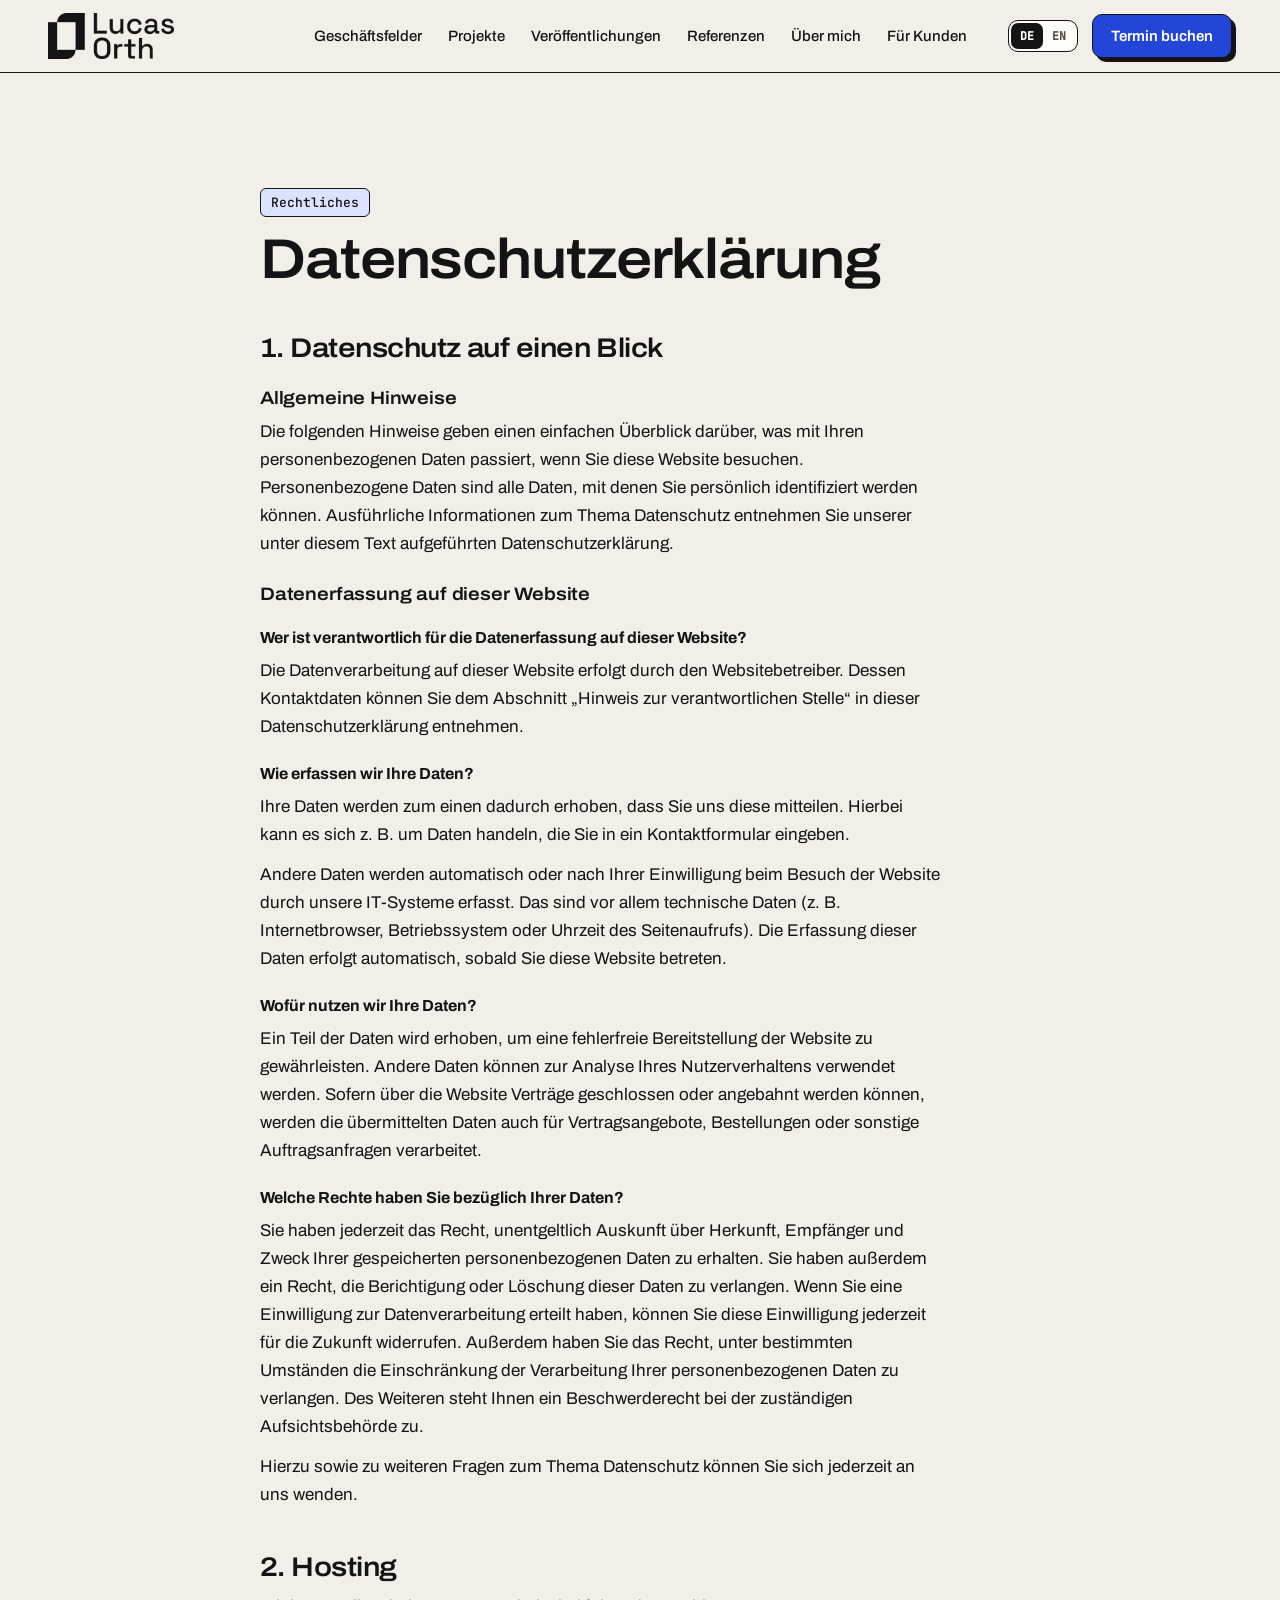
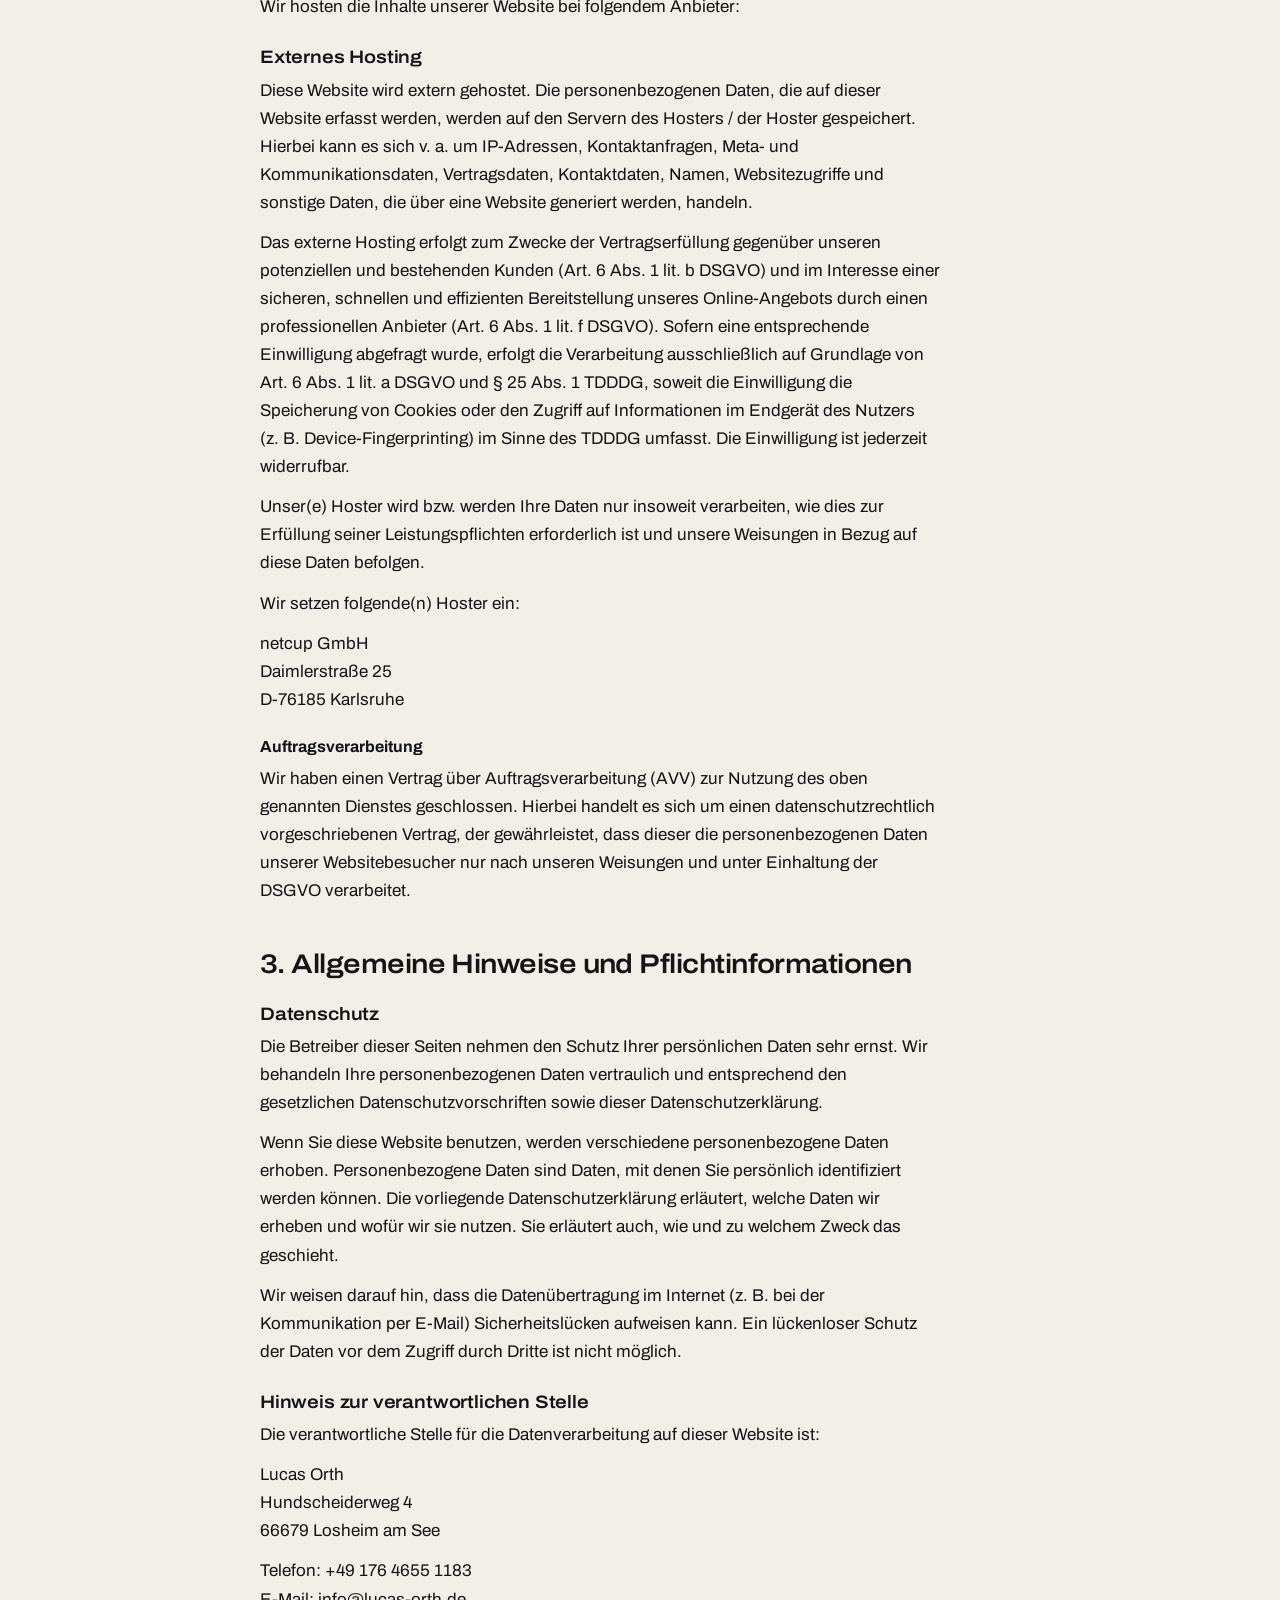
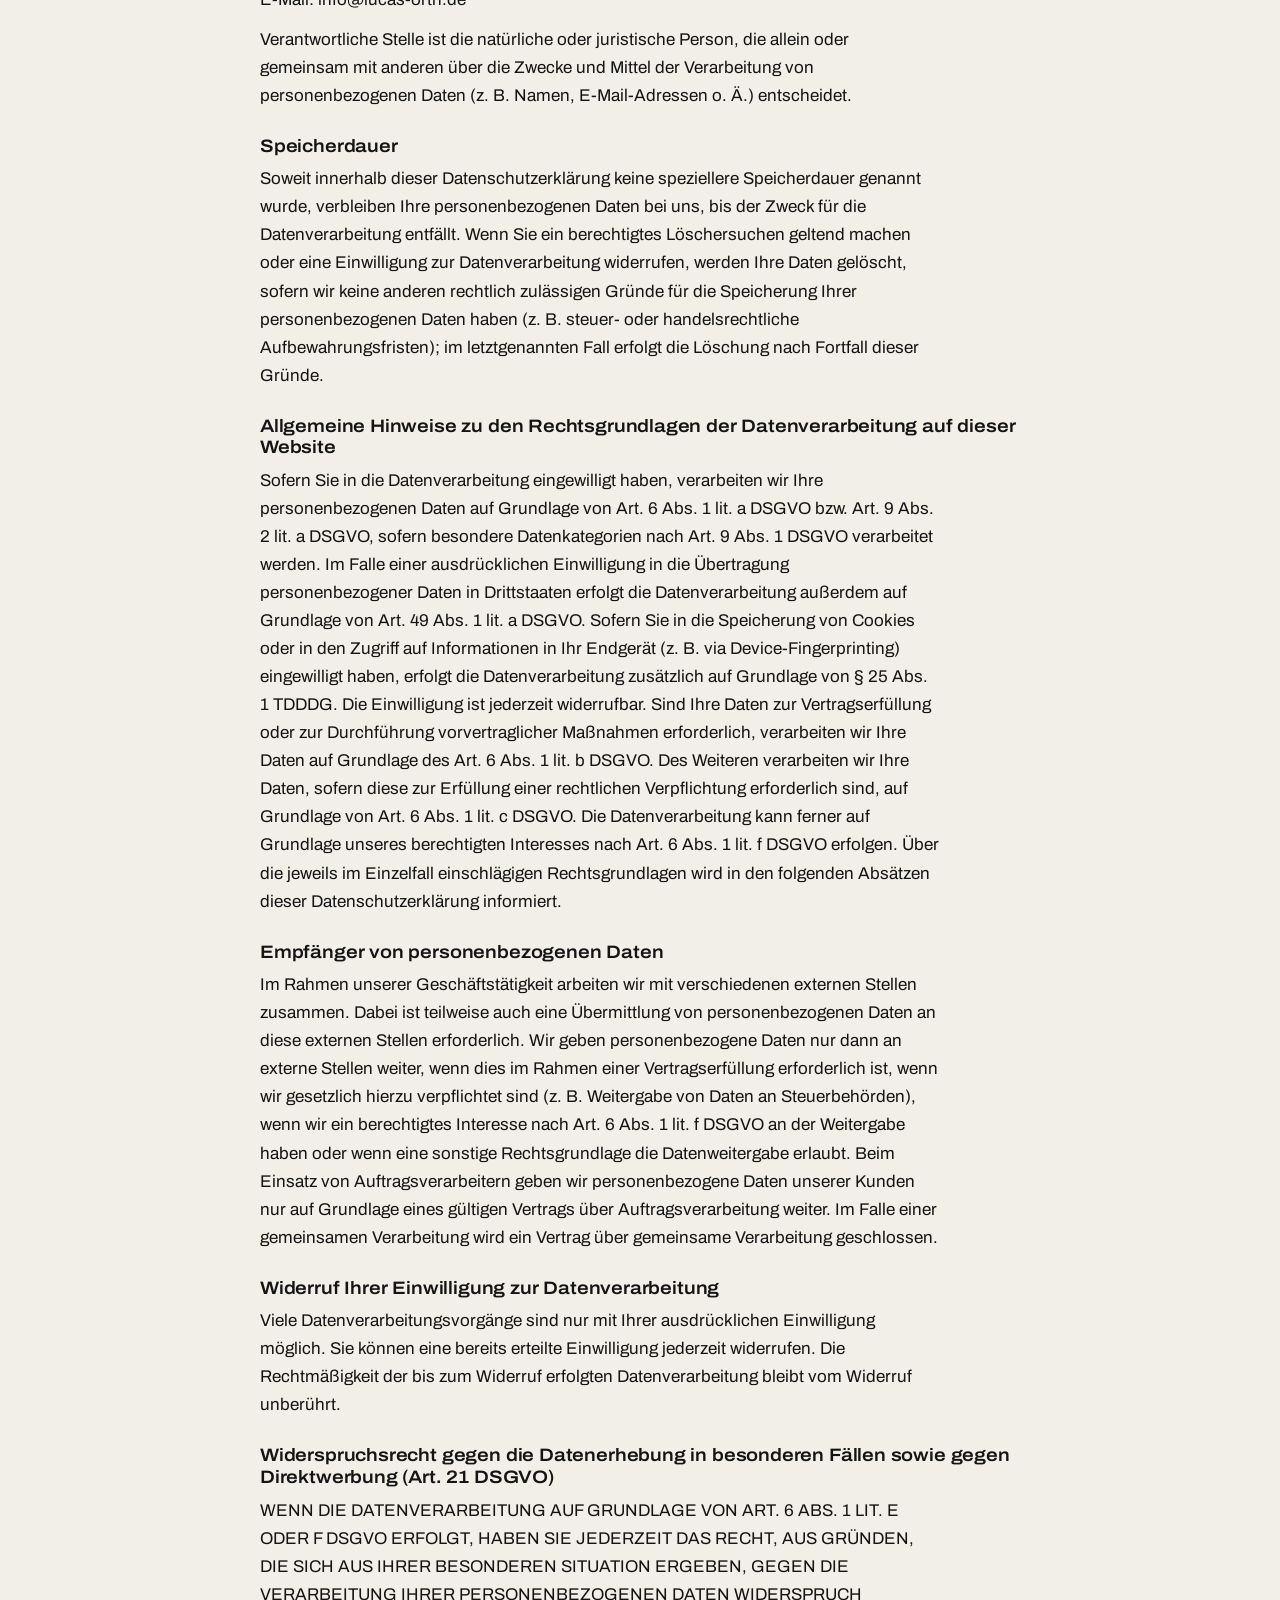
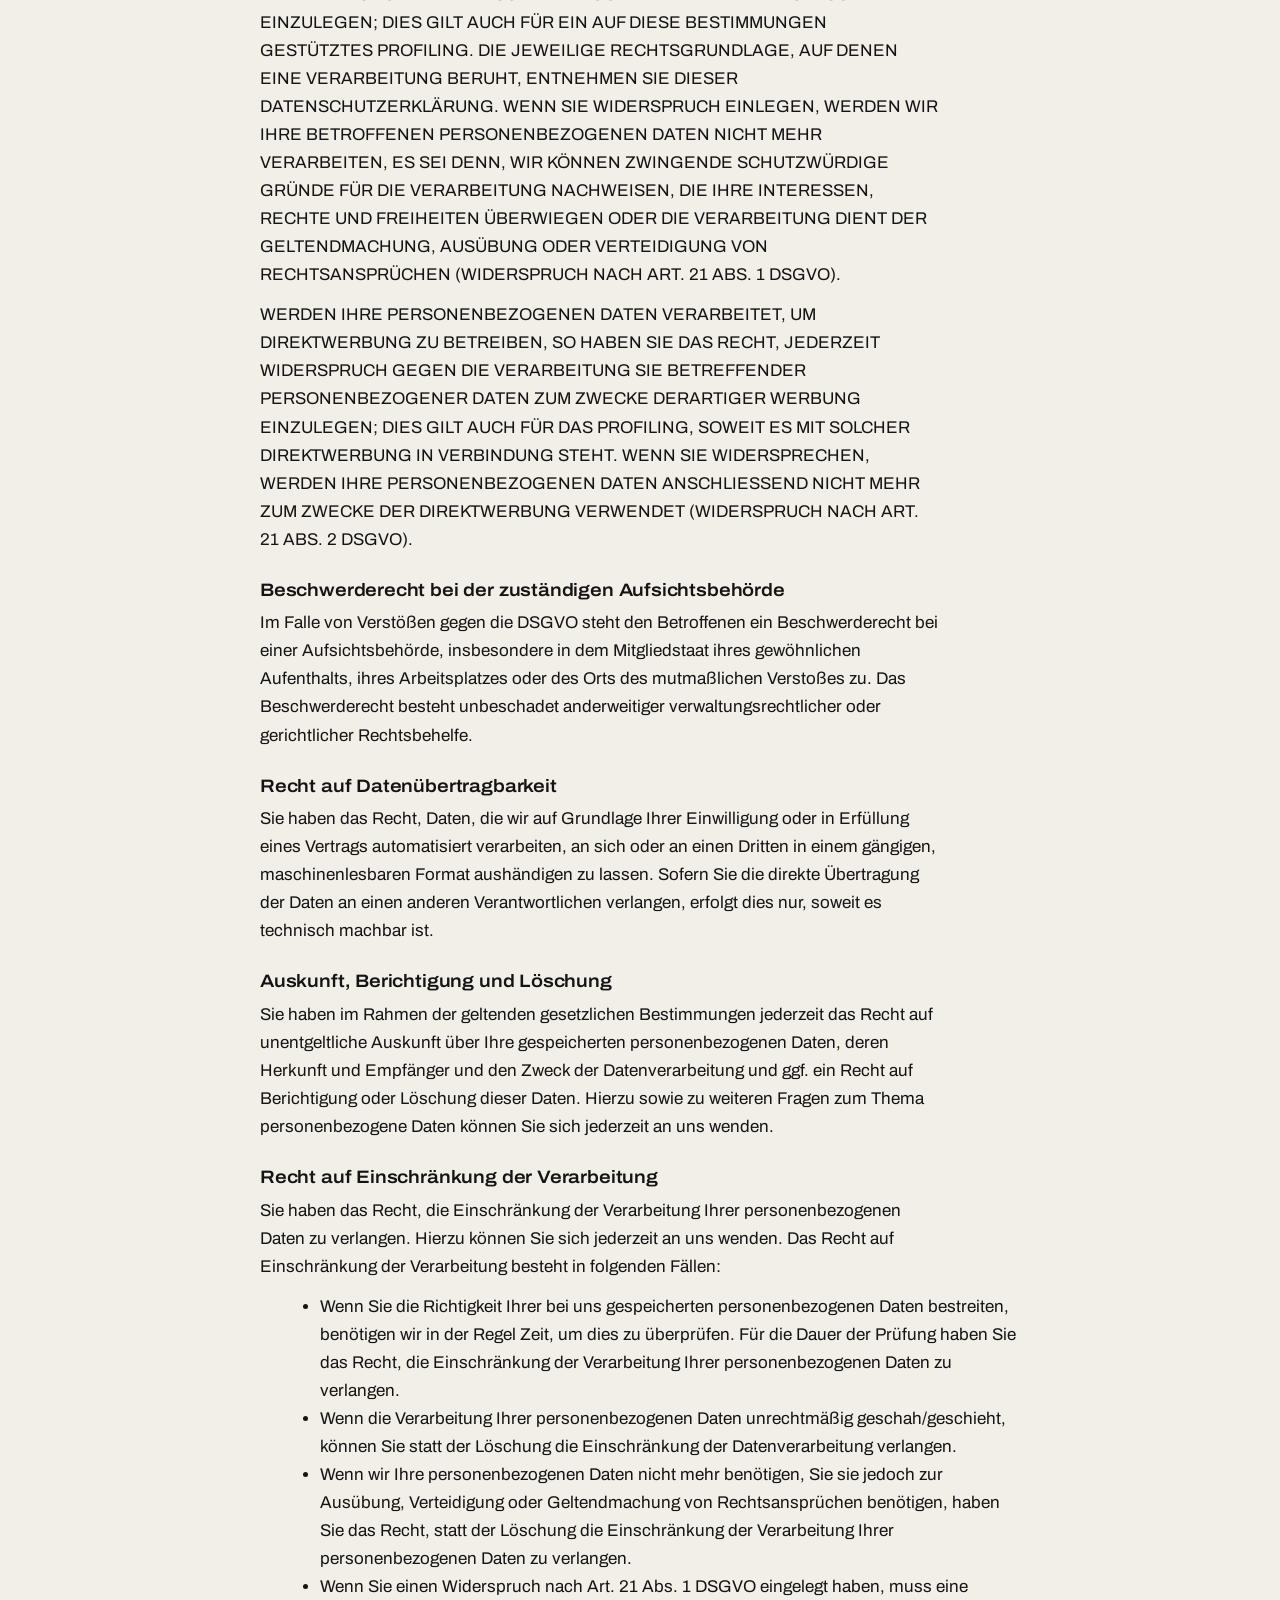
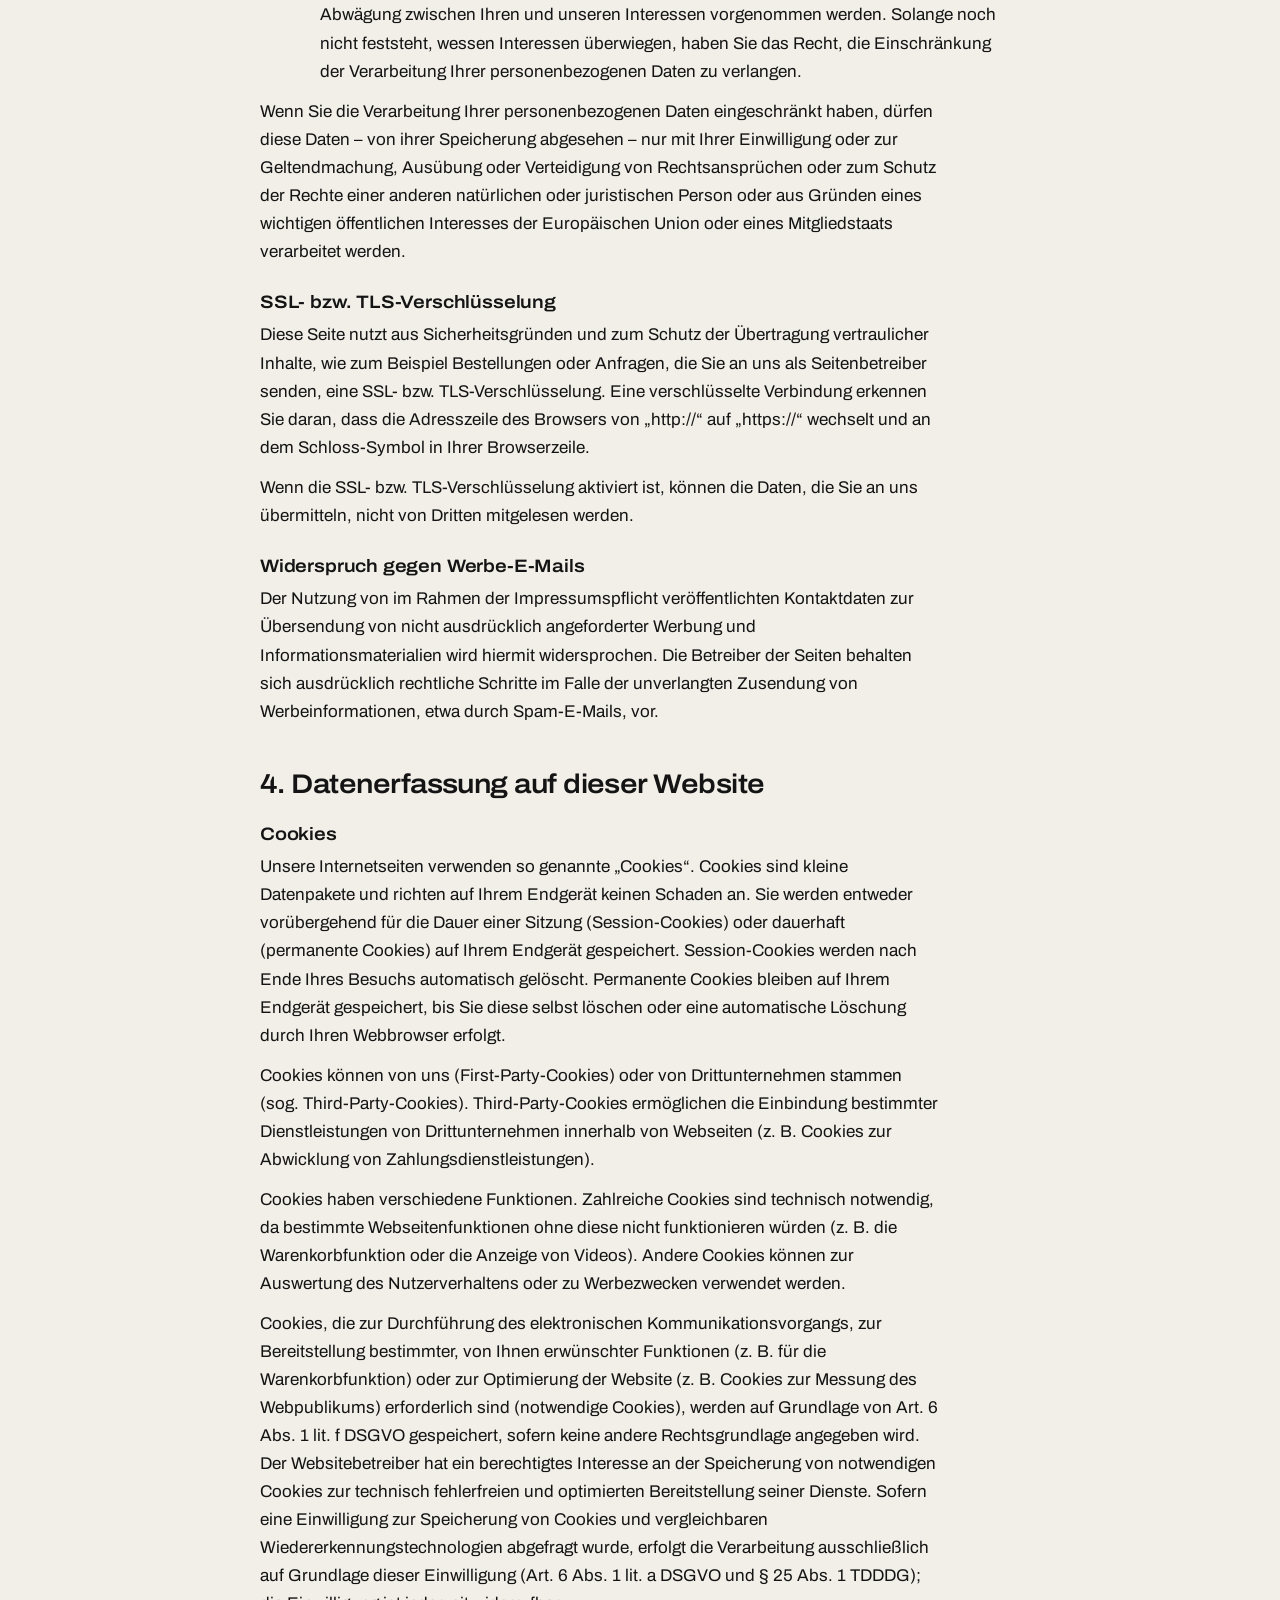
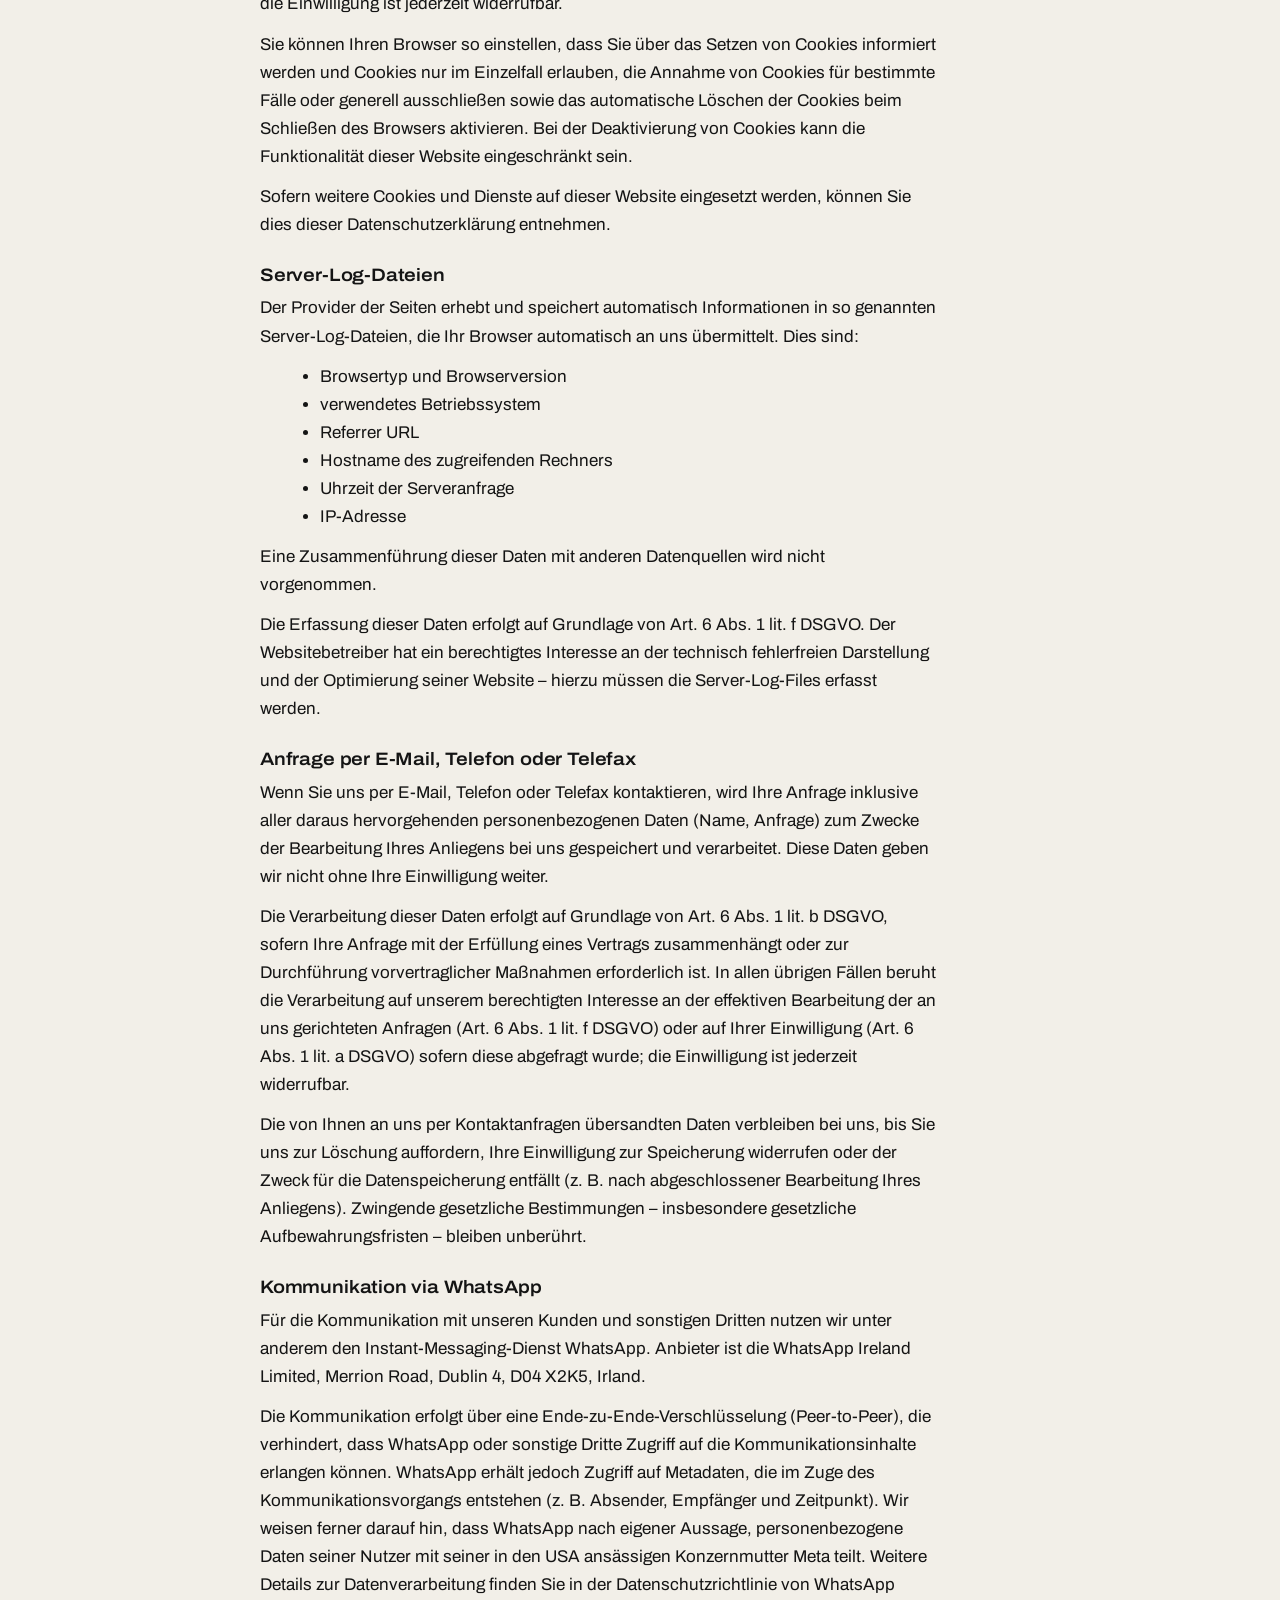
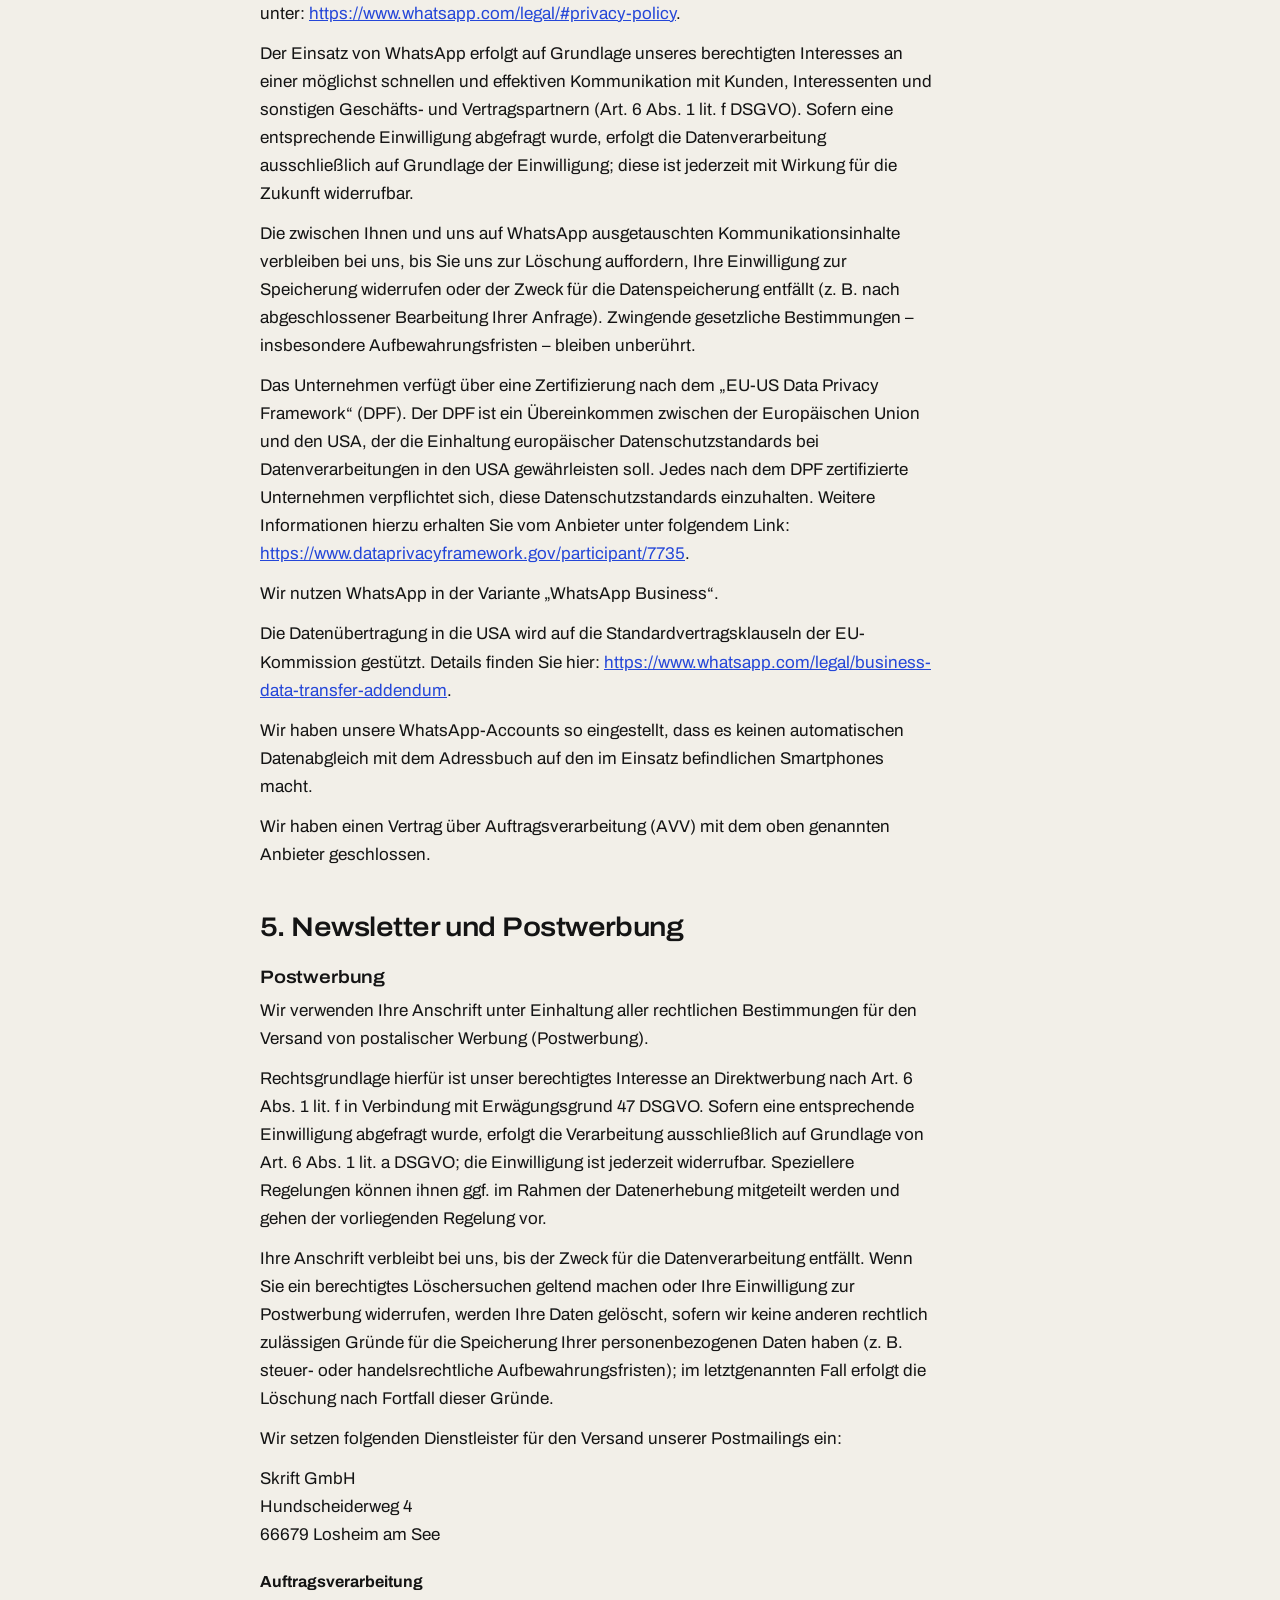
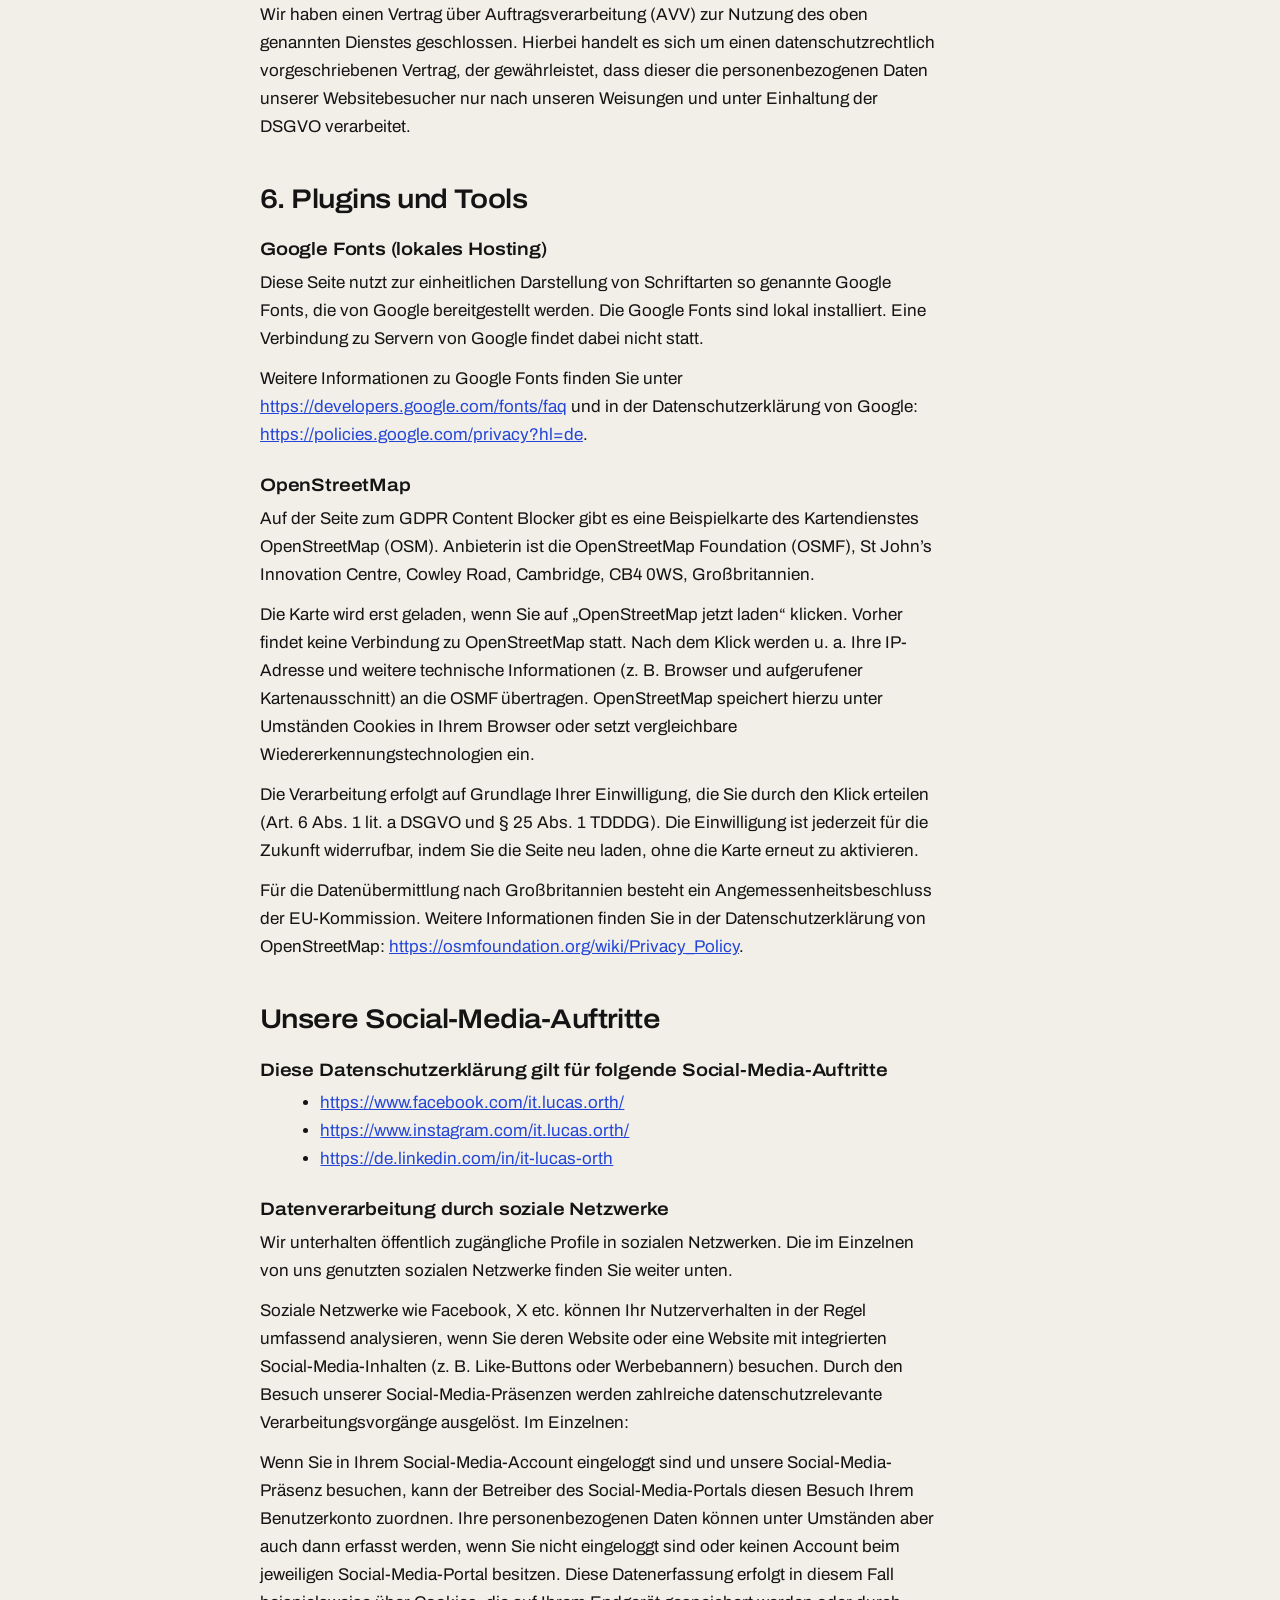
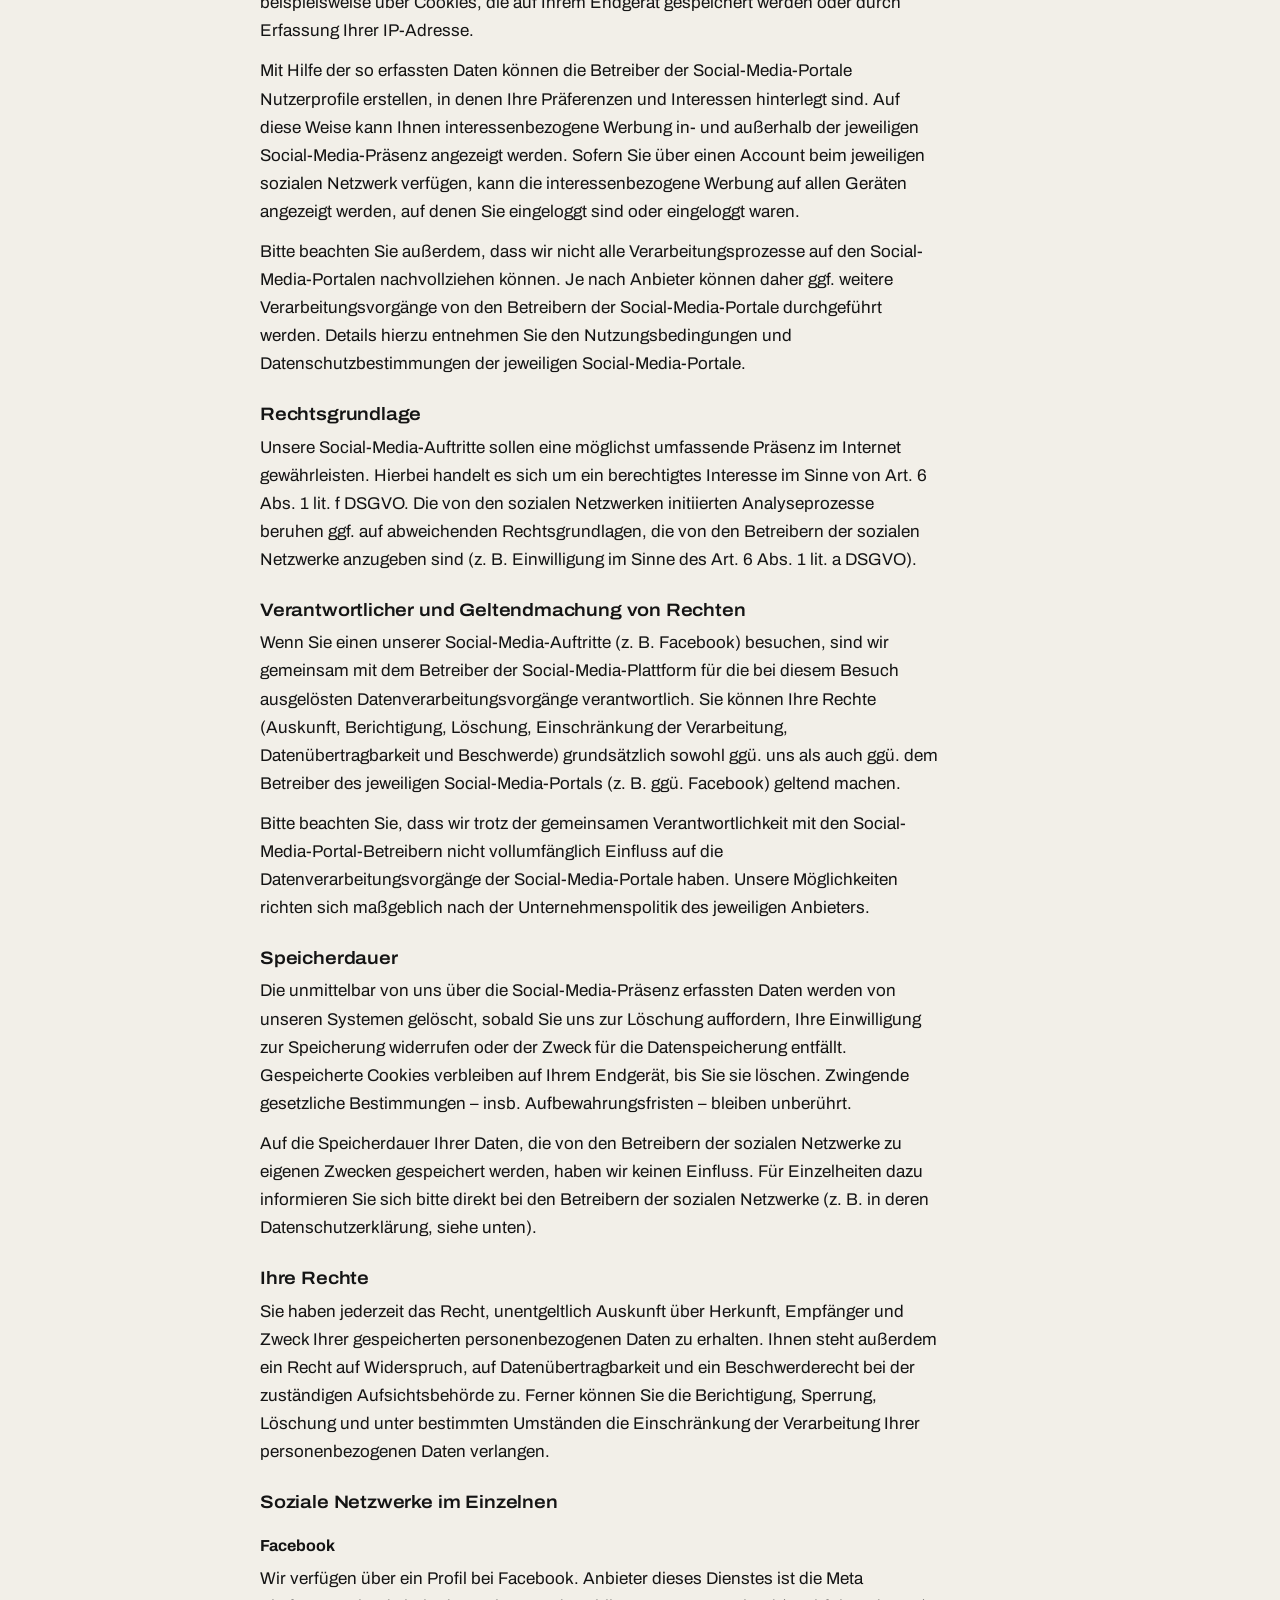
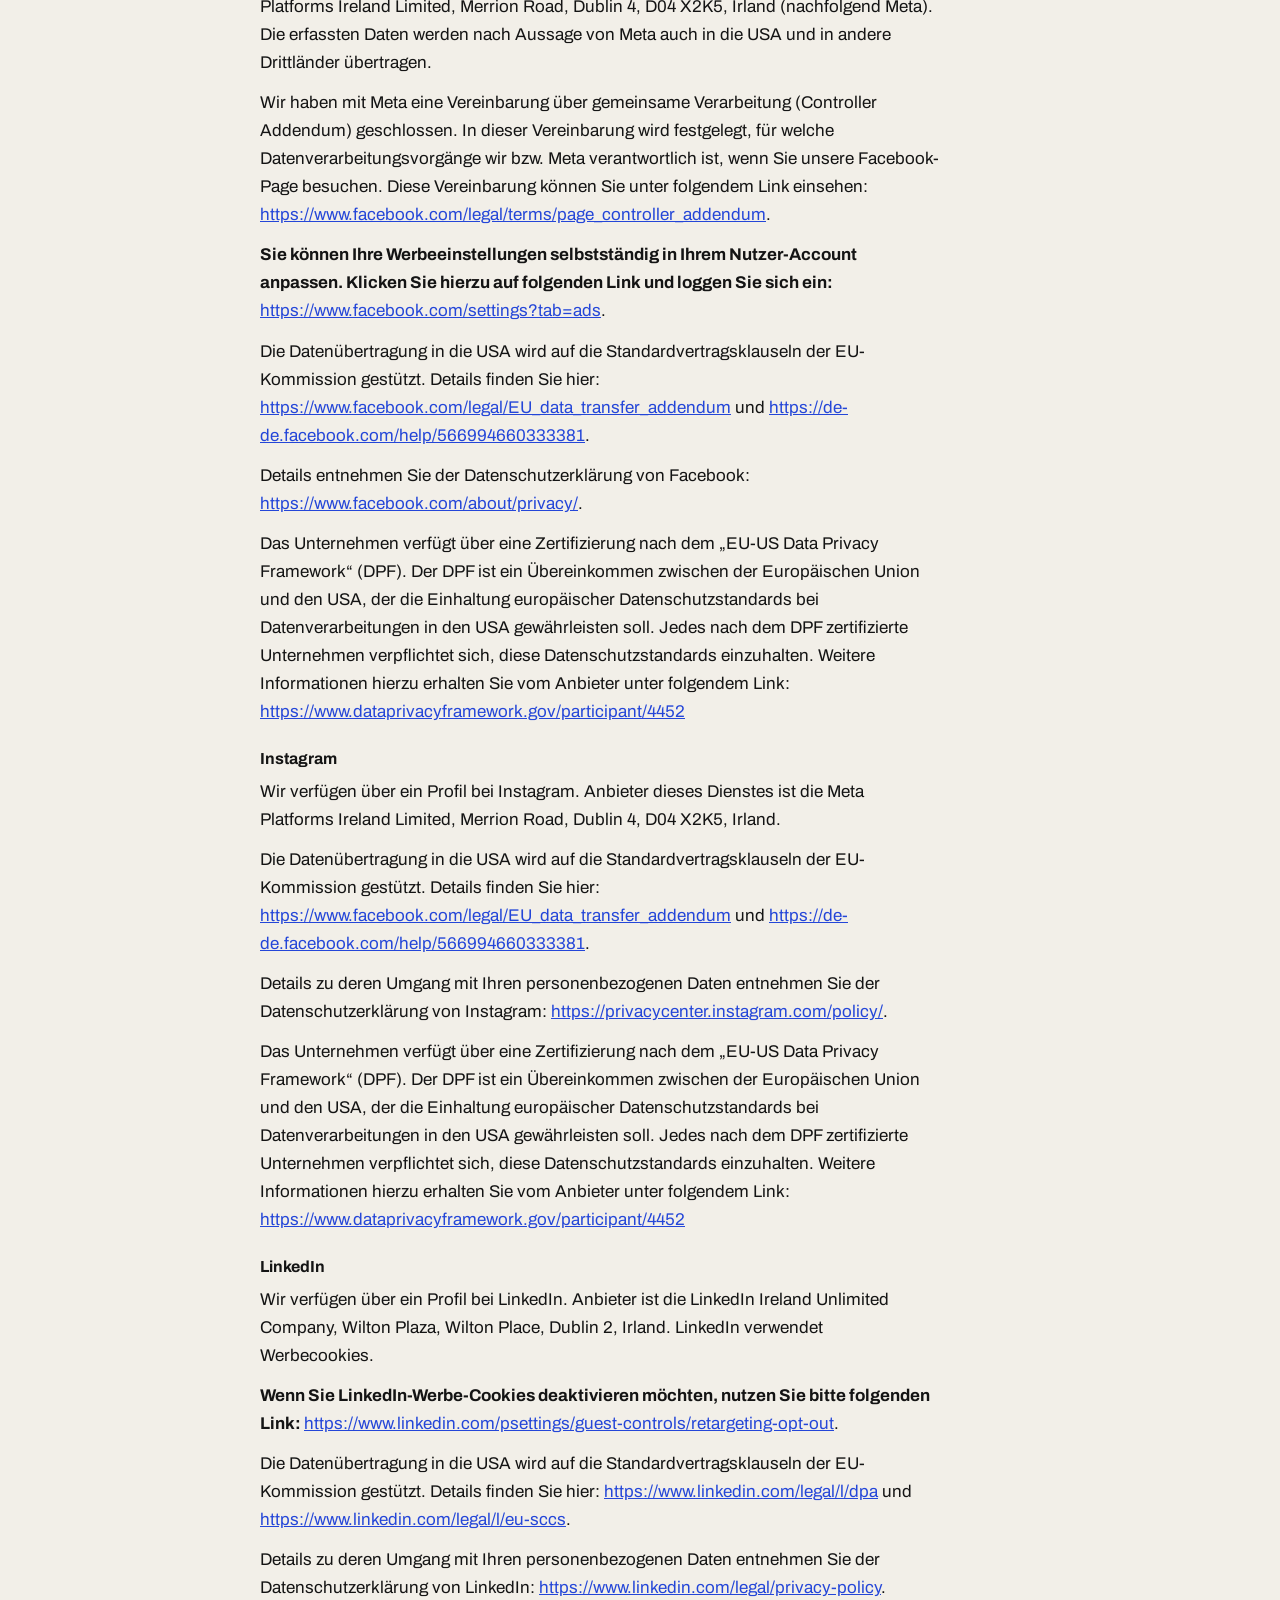
==== commit a814f441: "Stand von 3e8d906" ====
--- a/datenschutz/index.html
+++ b/datenschutz/index.html
@@ -118,8 +118,7 @@
 <h4>Auftragsverarbeitung</h4> <p>Wir haben einen Vertrag &uuml;ber Auftragsverarbeitung (AVV) zur Nutzung des oben genannten Dienstes geschlossen. Hierbei handelt es sich um einen datenschutzrechtlich vorgeschriebenen Vertrag, der gew&auml;hrleistet, dass dieser die personenbezogenen Daten unserer Websitebesucher nur nach unseren Weisungen und unter Einhaltung der DSGVO verarbeitet.</p>
 <h2>6. Plugins und Tools</h2>
 <h3>Google Fonts (lokales Hosting)</h3> <p>Diese Seite nutzt zur einheitlichen Darstellung von Schriftarten so genannte Google Fonts, die von Google bereitgestellt werden. Die Google Fonts sind lokal installiert. Eine Verbindung zu Servern von Google findet dabei nicht statt.</p> <p>Weitere Informationen zu Google Fonts finden Sie unter <a href="https://developers.google.com/fonts/faq" target="_blank" rel="noopener noreferrer">https://developers.google.com/fonts/faq</a> und in der Datenschutzerkl&auml;rung von Google: <a href="https://policies.google.com/privacy?hl=de" target="_blank" rel="noopener noreferrer">https://policies.google.com/privacy?hl=de</a>.</p>
-<h3>Google Maps</h3> <p>Diese Seite nutzt den Kartendienst Google Maps. Anbieter ist die Google Ireland Limited (&bdquo;Google&ldquo;), Gordon House, Barrow Street, Dublin 4, Irland. Mit Hilfe dieses Dienstes k&ouml;nnen wir Kartenmaterial auf unserer Website einbinden.</p> <p>Zur Nutzung der Funktionen von Google Maps ist es notwendig, Ihre IP-Adresse zu speichern. Diese Informationen werden in der Regel an einen Server von Google in den USA &uuml;bertragen und dort gespeichert. Der Anbieter dieser Seite hat keinen Einfluss auf diese Daten&uuml;bertragung. Wenn Google Maps aktiviert ist, kann Google zum Zwecke der einheitlichen Darstellung der Schriftarten Google Fonts verwenden. Beim Aufruf von Google Maps l&auml;dt Ihr Browser die ben&ouml;tigten Web Fonts in ihren Browsercache, um Texte und Schriftarten korrekt anzuzeigen.</p> <p>Die Nutzung von Google Maps erfolgt im Interesse einer ansprechenden Darstellung unserer Online-Angebote und an einer leichten Auffindbarkeit der von uns auf der Website angegebenen Orte. Dies stellt ein berechtigtes Interesse im Sinne von Art. 6 Abs. 1 lit. f DSGVO dar. Sofern eine entsprechende Einwilligung abgefragt wurde, erfolgt die Verarbeitung ausschlie&szlig;lich auf Grundlage von Art. 6 Abs. 1 lit. a DSGVO und &sect; 25 Abs. 1 TDDDG, soweit die Einwilligung die Speicherung von Cookies oder den Zugriff auf Informationen im Endger&auml;t des Nutzers (z.&nbsp;B. Device-Fingerprinting) im Sinne des TDDDG umfasst. Die Einwilligung ist jederzeit widerrufbar.</p> <p>Die Daten&uuml;bertragung in die USA wird auf die Standardvertragsklauseln der EU-Kommission gest&uuml;tzt. Details finden Sie hier: <a href="https://privacy.google.com/businesses/gdprcontrollerterms/" target="_blank" rel="noopener noreferrer">https://privacy.google.com/businesses/gdprcontrollerterms/</a> und <a href="https://privacy.google.com/businesses/gdprcontrollerterms/sccs/" target="_blank" rel="noopener noreferrer">https://privacy.google.com/businesses/gdprcontrollerterms/sccs/</a>.</p> <p>Mehr Informationen zum Umgang mit Nutzerdaten finden Sie in der Datenschutzerkl&auml;rung von Google: <a href="https://policies.google.com/privacy?hl=de" target="_blank" rel="noopener noreferrer">https://policies.google.com/privacy?hl=de</a>.</p>
-<p>Das Unternehmen verf&uuml;gt &uuml;ber eine Zertifizierung nach dem &bdquo;EU-US Data Privacy Framework&ldquo; (DPF). Der DPF ist ein &Uuml;bereinkommen zwischen der Europ&auml;ischen Union und den USA, der die Einhaltung europ&auml;ischer Datenschutzstandards bei Datenverarbeitungen in den USA gew&auml;hrleisten soll. Jedes nach dem DPF zertifizierte Unternehmen verpflichtet sich, diese Datenschutzstandards einzuhalten. Weitere Informationen hierzu erhalten Sie vom Anbieter unter folgendem Link: <a href="https://www.dataprivacyframework.gov/participant/5780" target="_blank" rel="noopener noreferrer">https://www.dataprivacyframework.gov/participant/5780</a>.</p>
+<h3>OpenStreetMap</h3> <p>Auf der Seite zum GDPR Content Blocker gibt es eine Beispielkarte des Kartendienstes OpenStreetMap (OSM). Anbieterin ist die OpenStreetMap Foundation (OSMF), St John&rsquo;s Innovation Centre, Cowley Road, Cambridge, CB4 0WS, Gro&szlig;britannien.</p> <p>Die Karte wird erst geladen, wenn Sie auf &bdquo;OpenStreetMap jetzt laden&ldquo; klicken. Vorher findet keine Verbindung zu OpenStreetMap statt. Nach dem Klick werden u.&nbsp;a. Ihre IP-Adresse und weitere technische Informationen (z.&nbsp;B. Browser und aufgerufener Kartenausschnitt) an die OSMF &uuml;bertragen. OpenStreetMap speichert hierzu unter Umst&auml;nden Cookies in Ihrem Browser oder setzt vergleichbare Wiedererkennungstechnologien ein.</p> <p>Die Verarbeitung erfolgt auf Grundlage Ihrer Einwilligung, die Sie durch den Klick erteilen (Art. 6 Abs. 1 lit. a DSGVO und &sect; 25 Abs. 1 TDDDG). Die Einwilligung ist jederzeit f&uuml;r die Zukunft widerrufbar, indem Sie die Seite neu laden, ohne die Karte erneut zu aktivieren.</p> <p>F&uuml;r die Daten&uuml;bermittlung nach Gro&szlig;britannien besteht ein Angemessenheitsbeschluss der EU-Kommission. Weitere Informationen finden Sie in der Datenschutzerkl&auml;rung von OpenStreetMap: <a href="https://osmfoundation.org/wiki/Privacy_Policy" target="_blank" rel="noopener noreferrer">https://osmfoundation.org/wiki/Privacy_Policy</a>.</p>
 
 <h2>Unsere Social-Media-Auftritte</h2> <h3>Diese Datenschutzerkl&auml;rung gilt f&uuml;r folgende Social-Media-Auftritte</h3> <ul>
 <li><a href="https://www.facebook.com/it.lucas.orth/" target="_blank" rel="noopener noreferrer">https://www.facebook.com/it.lucas.orth/</a></li>
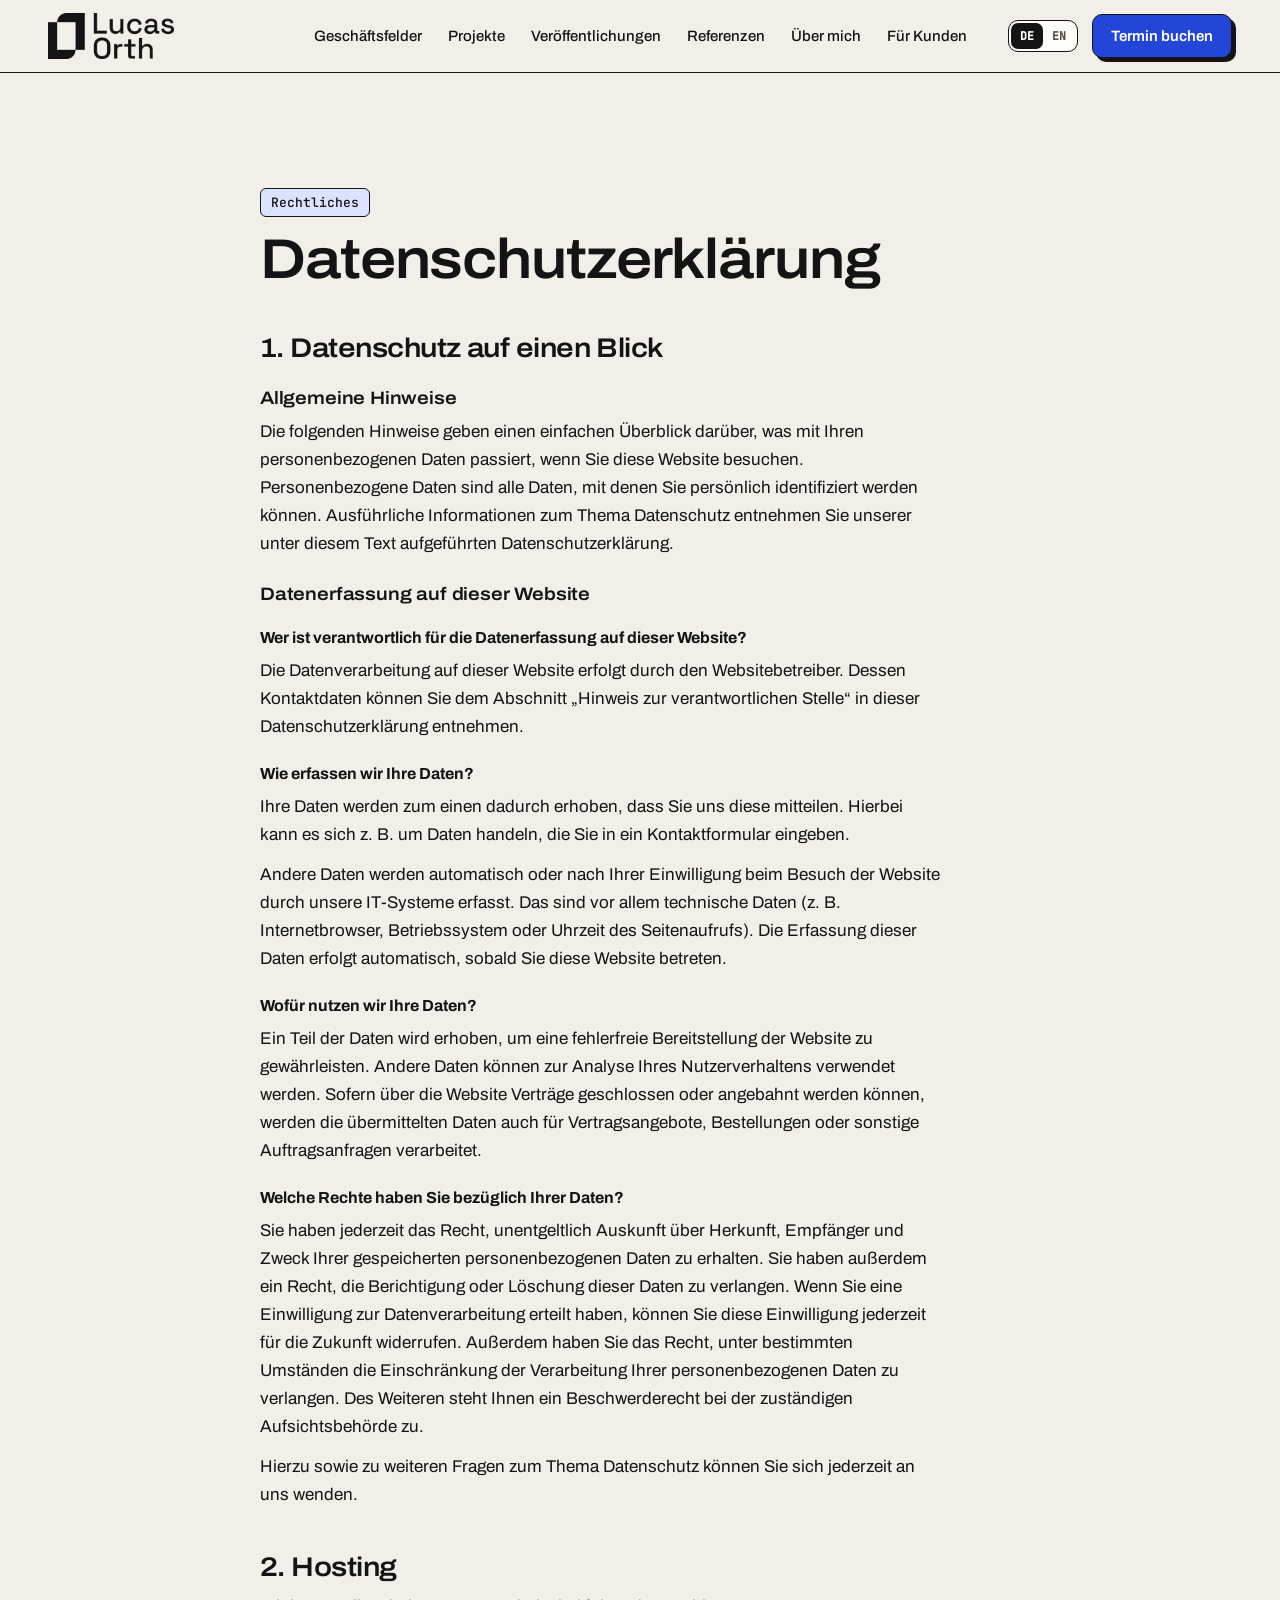
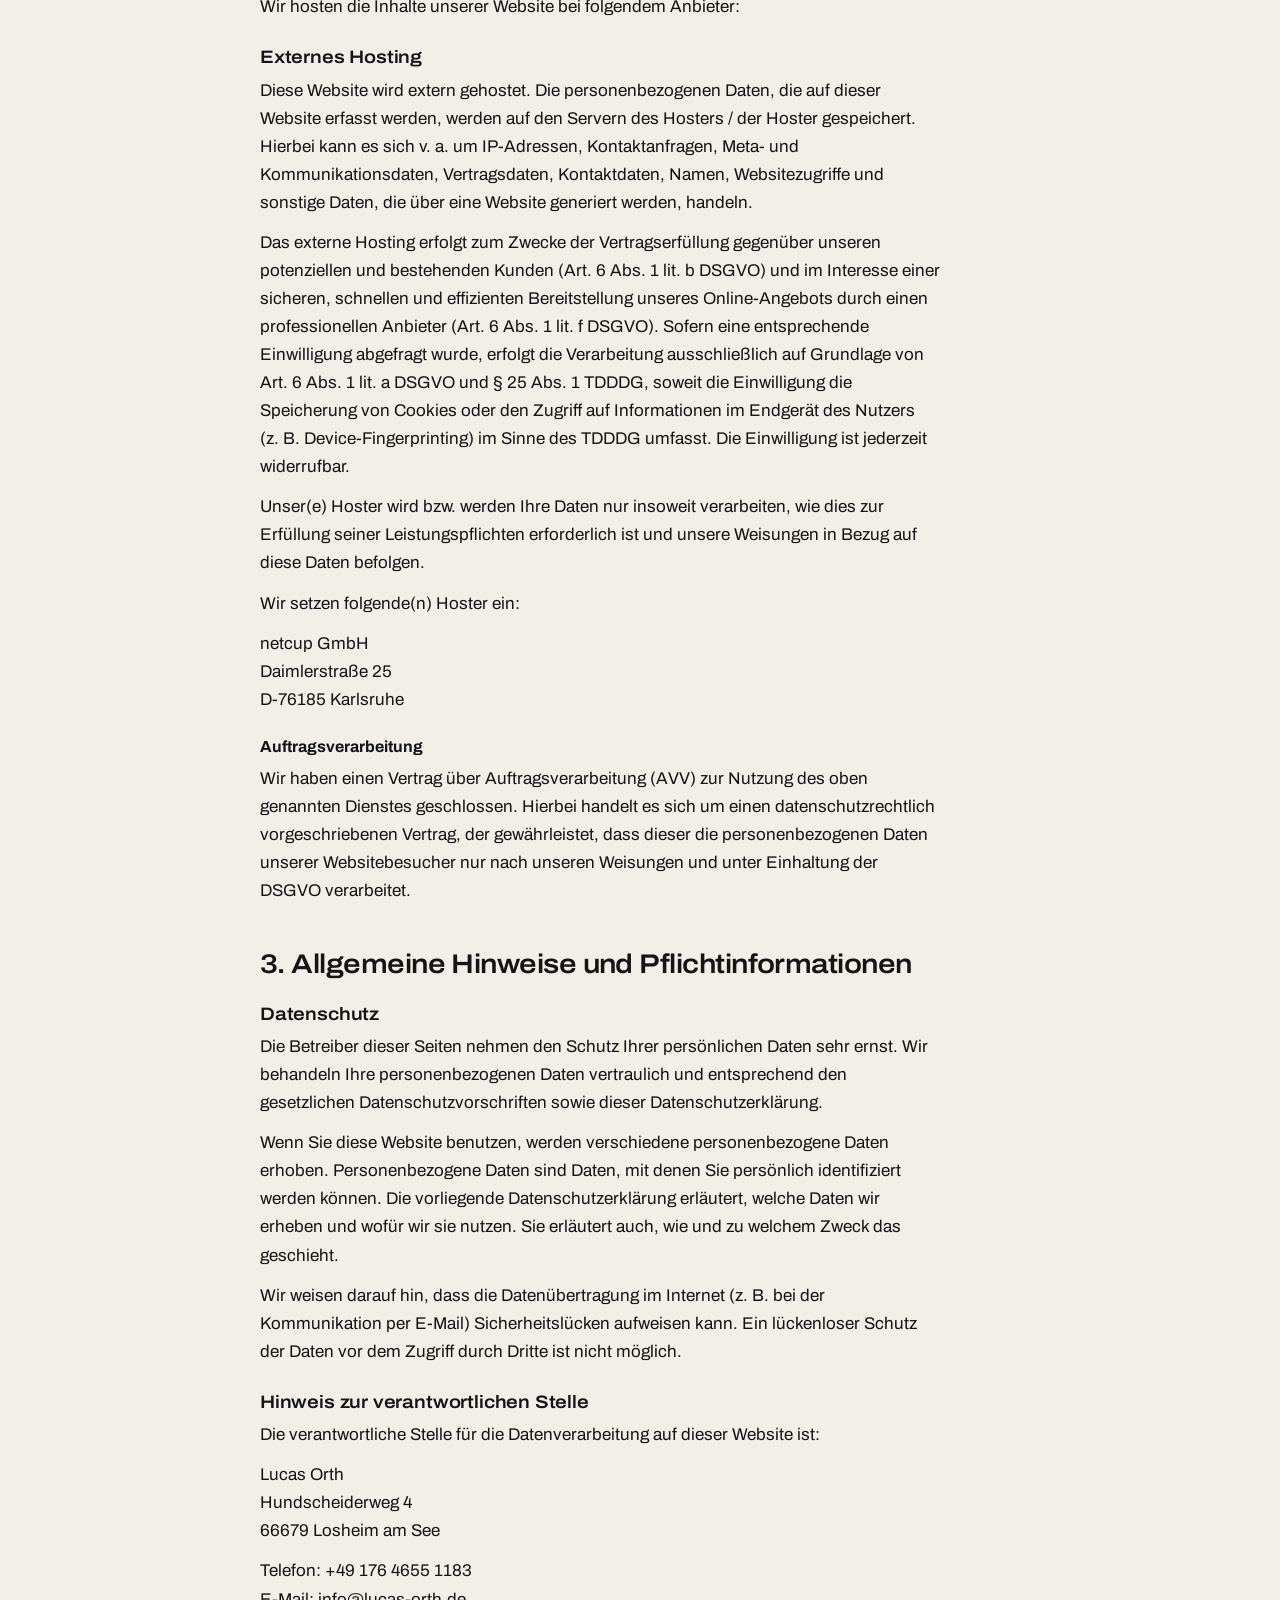
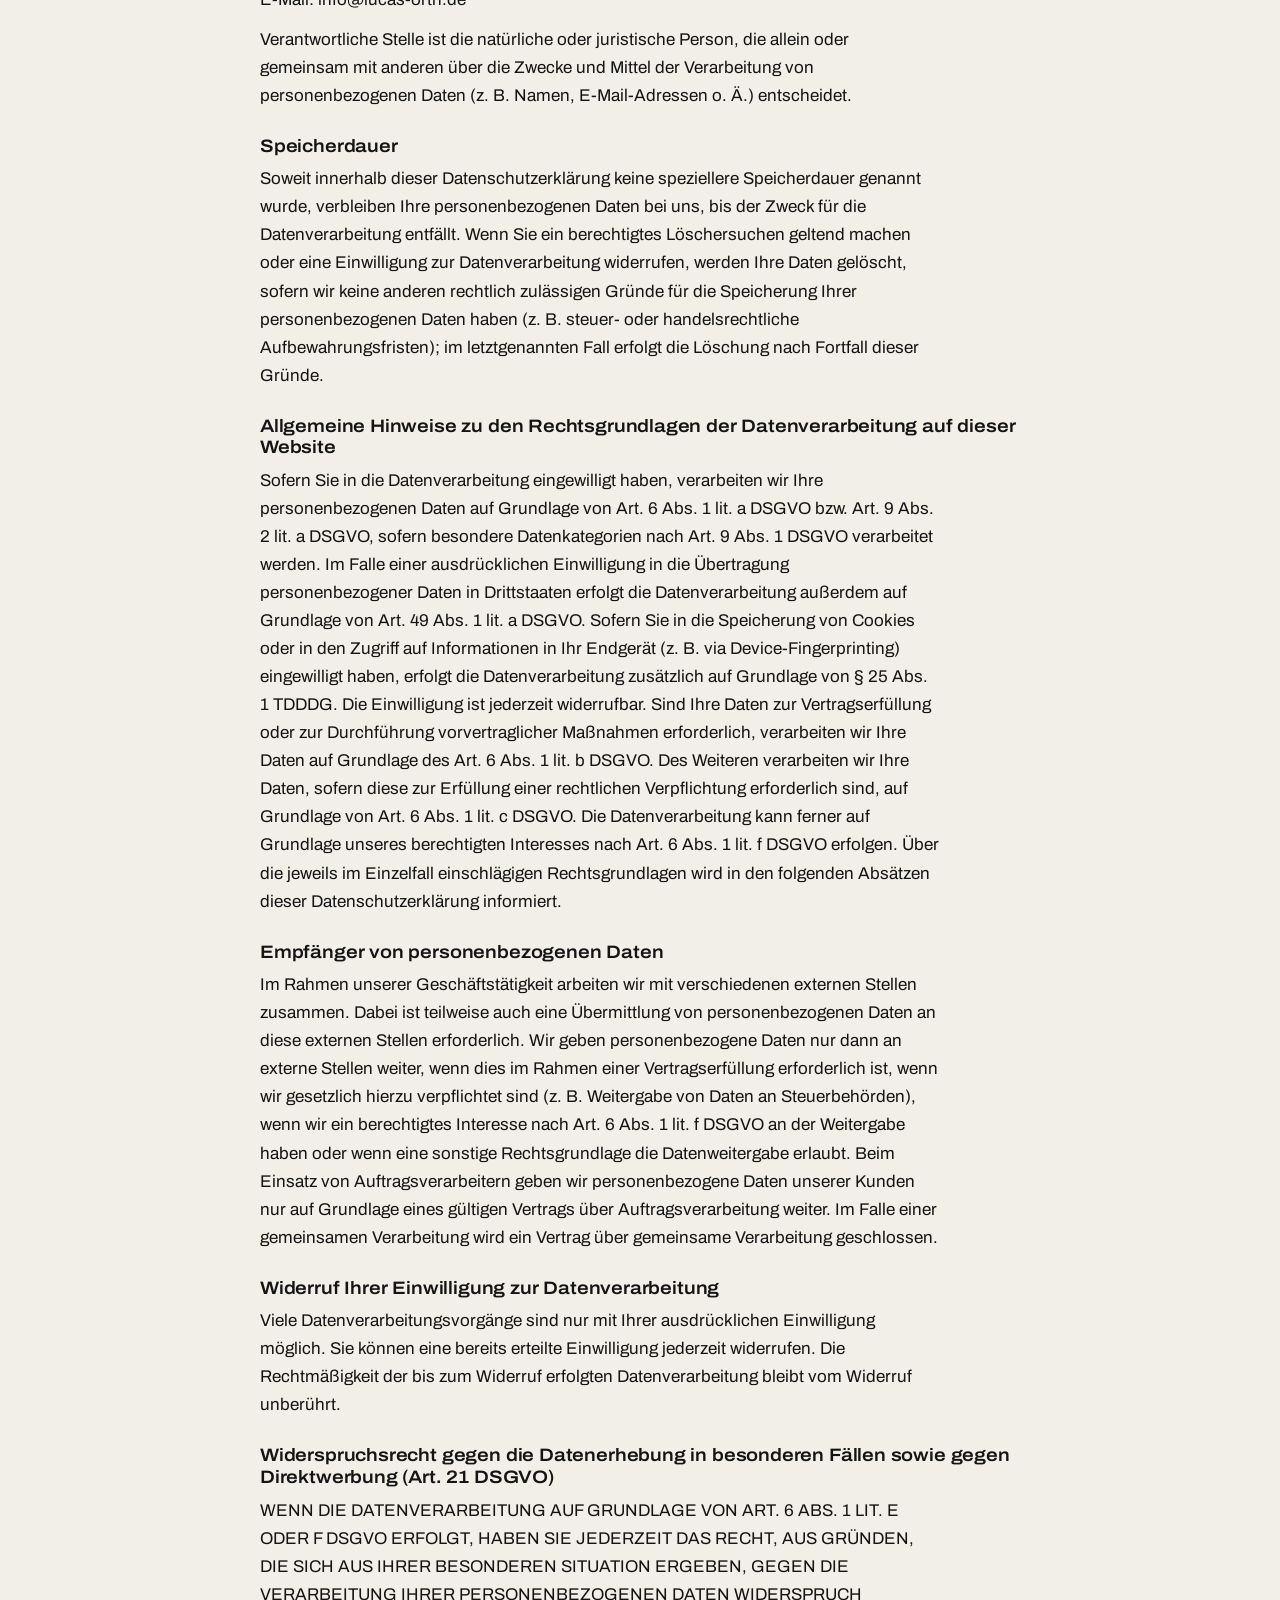
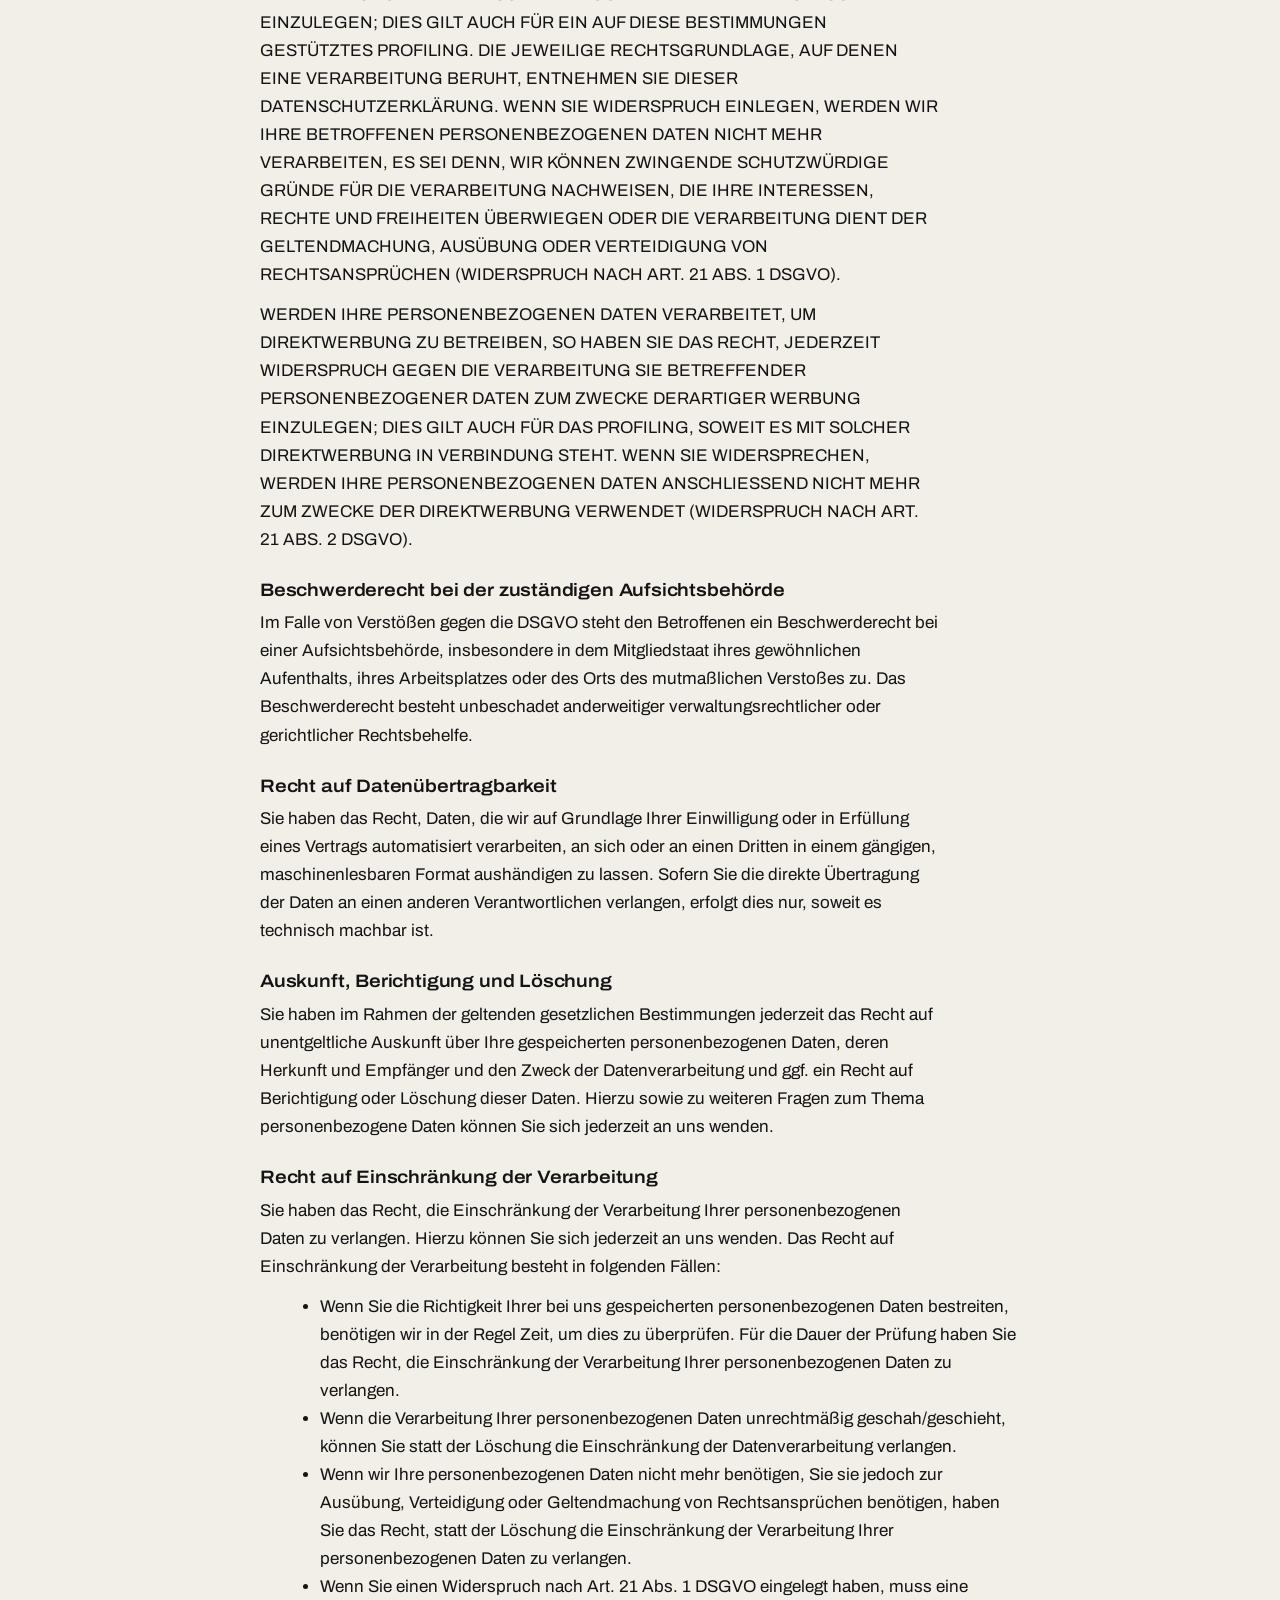
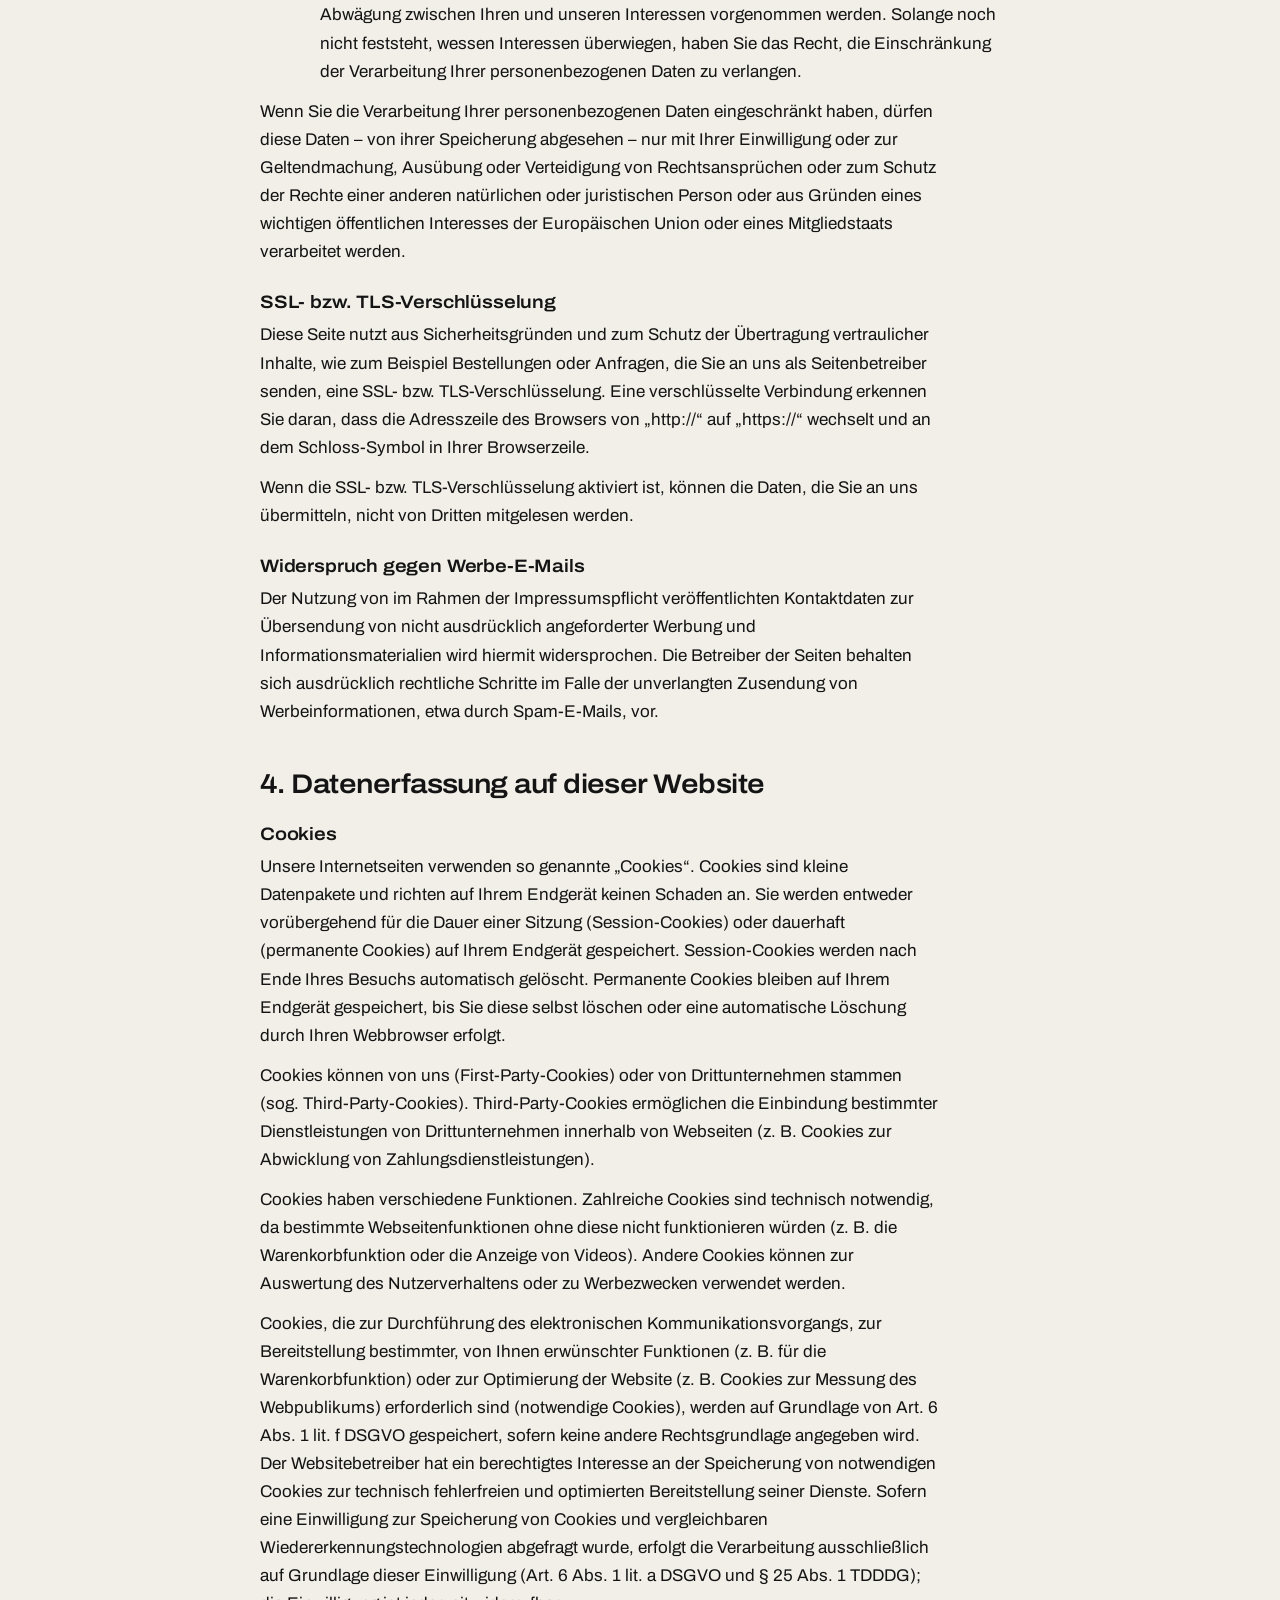
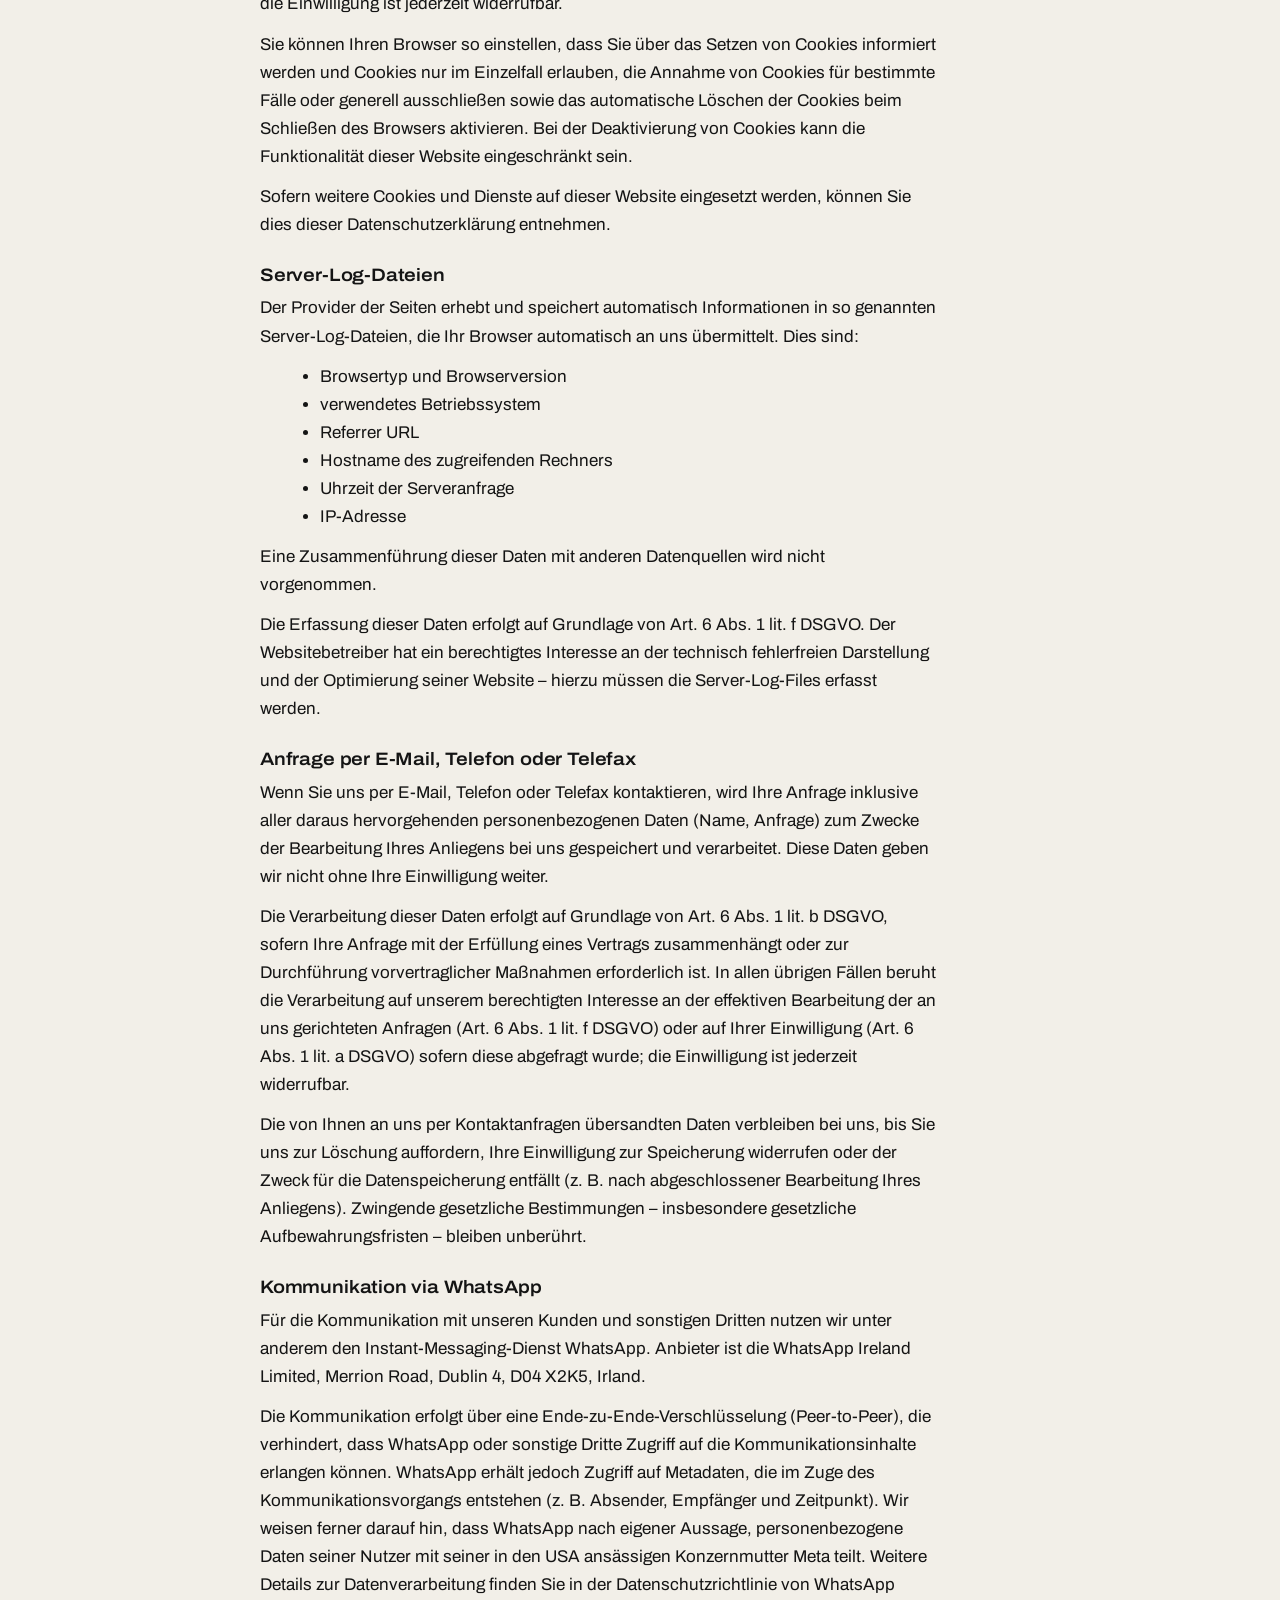
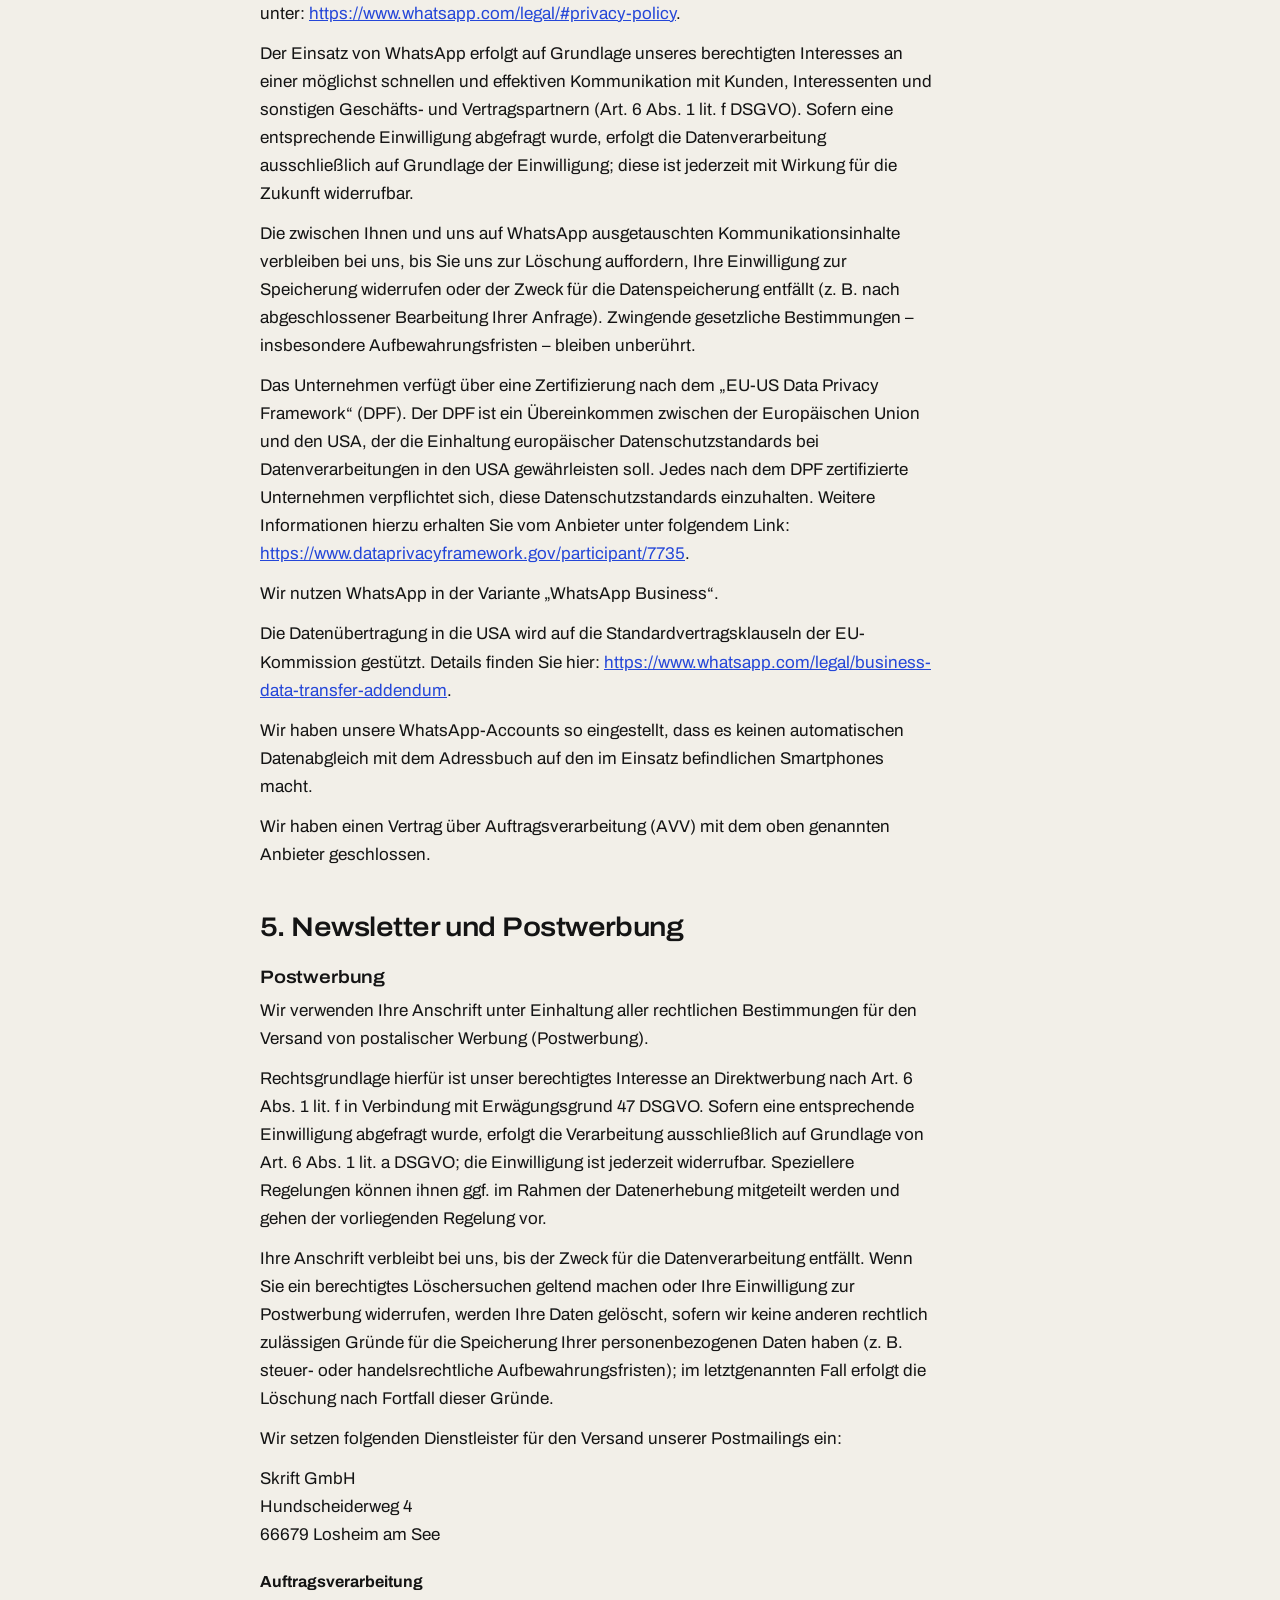
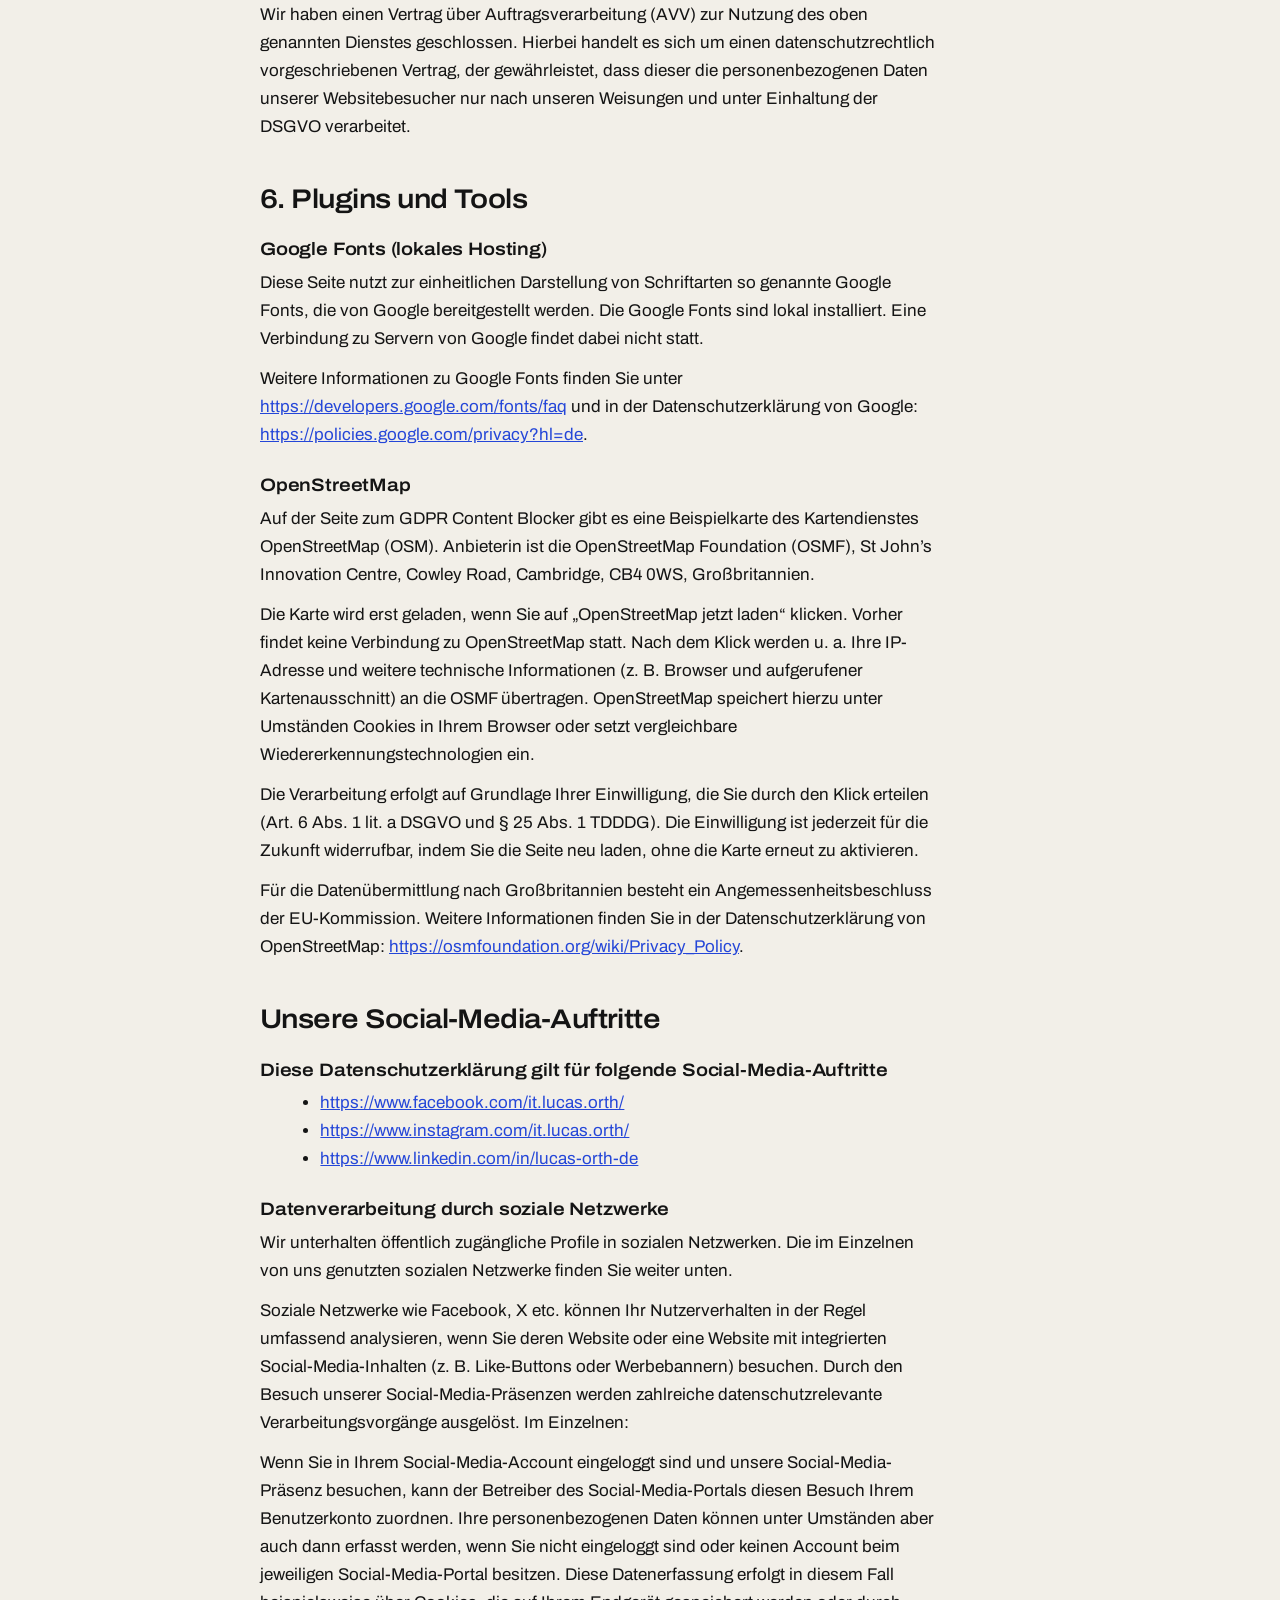
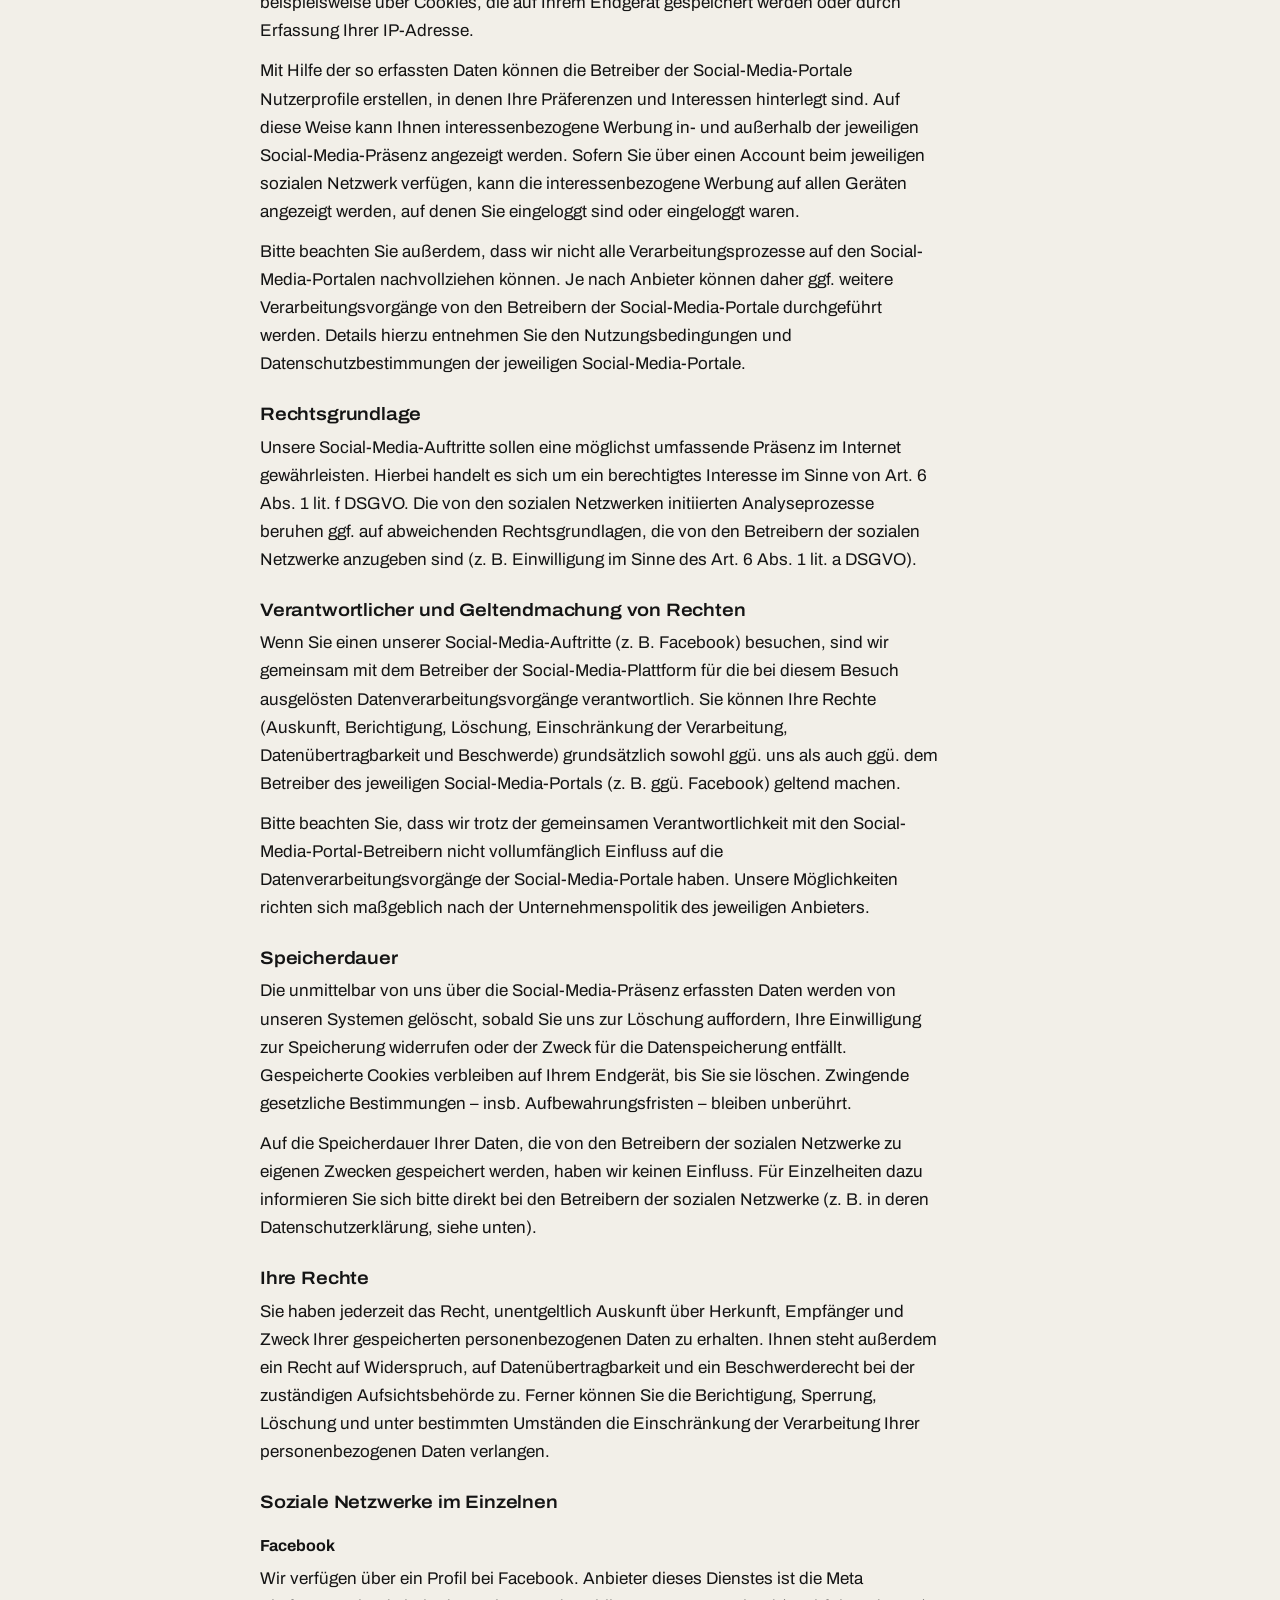
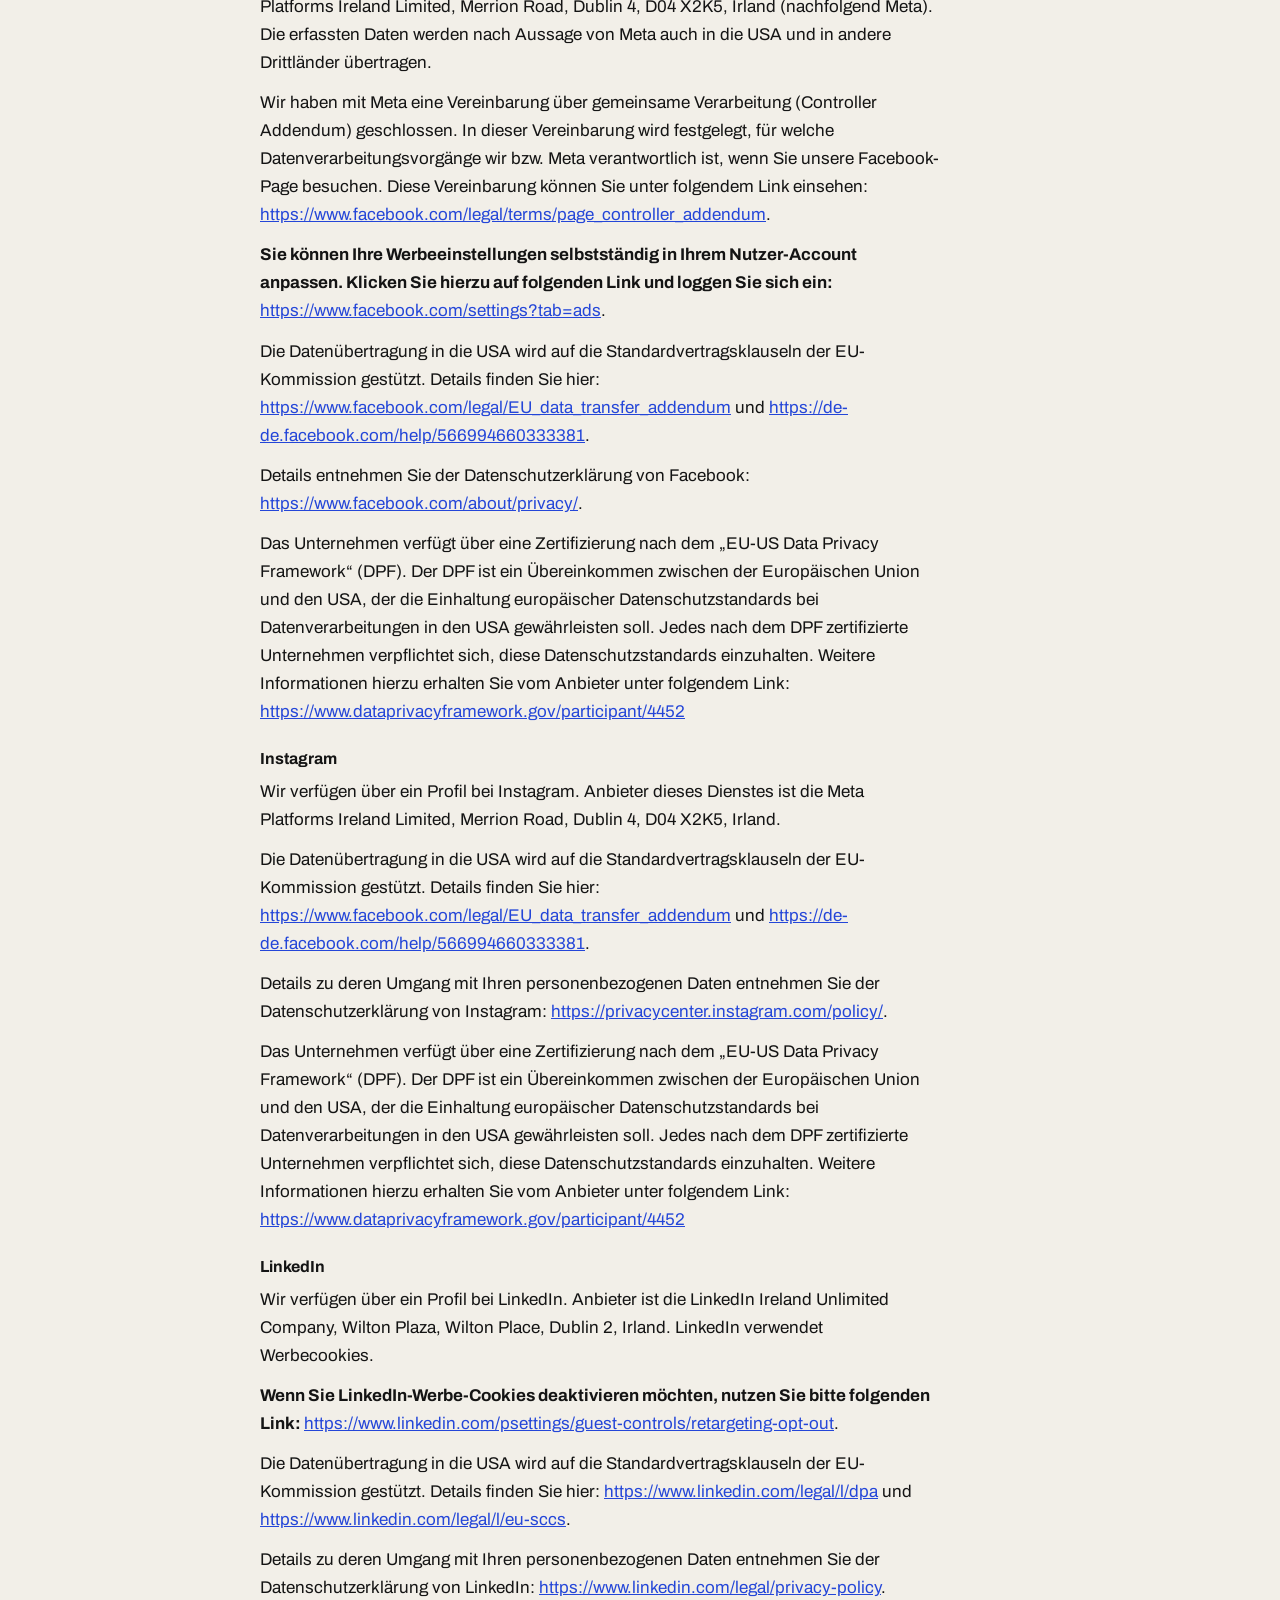
==== commit 5106f254: "Stand von ea69f11" ====
--- a/datenschutz/index.html
+++ b/datenschutz/index.html
@@ -123,7 +123,7 @@
 <h2>Unsere Social-Media-Auftritte</h2> <h3>Diese Datenschutzerkl&auml;rung gilt f&uuml;r folgende Social-Media-Auftritte</h3> <ul>
 <li><a href="https://www.facebook.com/it.lucas.orth/" target="_blank" rel="noopener noreferrer">https://www.facebook.com/it.lucas.orth/</a></li>
 <li><a href="https://www.instagram.com/it.lucas.orth/" target="_blank" rel="noopener noreferrer">https://www.instagram.com/it.lucas.orth/</a></li>
-<li><a href="https://de.linkedin.com/in/it-lucas-orth" target="_blank" rel="noopener noreferrer">https://de.linkedin.com/in/it-lucas-orth</a></li>
+<li><a href="https://www.linkedin.com/in/lucas-orth-de" target="_blank" rel="noopener noreferrer">https://www.linkedin.com/in/lucas-orth-de</a></li>
 </ul>
  <h3>Datenverarbeitung durch soziale Netzwerke</h3> <p>Wir unterhalten &ouml;ffentlich zug&auml;ngliche Profile in sozialen Netzwerken. Die im Einzelnen von uns genutzten sozialen Netzwerke finden Sie weiter unten.</p> <p>Soziale Netzwerke wie Facebook, X etc. k&ouml;nnen Ihr Nutzerverhalten in der Regel umfassend analysieren, wenn Sie deren Website oder eine Website mit integrierten Social-Media-Inhalten (z.&nbsp;B. Like-Buttons oder Werbebannern) besuchen. Durch den Besuch unserer Social-Media-Pr&auml;senzen werden zahlreiche datenschutzrelevante Verarbeitungsvorg&auml;nge ausgel&ouml;st. Im Einzelnen:</p> <p>Wenn Sie in Ihrem Social-Media-Account eingeloggt sind und unsere Social-Media-Pr&auml;senz besuchen, kann der Betreiber des Social-Media-Portals diesen Besuch Ihrem Benutzerkonto zuordnen. Ihre personenbezogenen Daten k&ouml;nnen unter Umst&auml;nden aber auch dann erfasst werden, wenn Sie nicht eingeloggt sind oder keinen Account beim jeweiligen Social-Media-Portal besitzen. Diese Datenerfassung erfolgt in diesem Fall beispielsweise &uuml;ber Cookies, die auf Ihrem Endger&auml;t gespeichert werden oder durch Erfassung Ihrer IP-Adresse.</p> <p>Mit Hilfe der so erfassten Daten k&ouml;nnen die Betreiber der Social-Media-Portale Nutzerprofile erstellen, in denen Ihre Pr&auml;ferenzen und Interessen hinterlegt sind. Auf diese Weise kann Ihnen interessenbezogene Werbung in- und au&szlig;erhalb der jeweiligen Social-Media-Pr&auml;senz angezeigt werden. Sofern Sie &uuml;ber einen Account beim jeweiligen sozialen Netzwerk verf&uuml;gen, kann die interessenbezogene Werbung auf allen Ger&auml;ten angezeigt werden, auf denen Sie eingeloggt sind oder eingeloggt waren.</p> <p>Bitte beachten Sie au&szlig;erdem, dass wir nicht alle Verarbeitungsprozesse auf den Social-Media-Portalen nachvollziehen k&ouml;nnen. Je nach Anbieter k&ouml;nnen daher ggf. weitere Verarbeitungsvorg&auml;nge von den Betreibern der Social-Media-Portale durchgef&uuml;hrt werden. Details hierzu entnehmen Sie den Nutzungsbedingungen und Datenschutzbestimmungen der jeweiligen Social-Media-Portale.</p> <h3>Rechtsgrundlage</h3> <p>Unsere Social-Media-Auftritte sollen eine m&ouml;glichst umfassende Pr&auml;senz im Internet gew&auml;hrleisten. Hierbei handelt es sich um ein berechtigtes Interesse im Sinne von Art. 6 Abs. 1 lit. f DSGVO. Die von den sozialen Netzwerken initiierten Analyseprozesse beruhen ggf. auf abweichenden Rechtsgrundlagen, die von den Betreibern der sozialen Netzwerke anzugeben sind (z.&nbsp;B. Einwilligung im Sinne des Art. 6 Abs. 1 lit. a DSGVO).</p> <h3>Verantwortlicher und Geltendmachung von Rechten</h3> <p>Wenn Sie einen unserer Social-Media-Auftritte (z.&nbsp;B. Facebook) besuchen, sind wir gemeinsam mit dem Betreiber der Social-Media-Plattform f&uuml;r die bei diesem Besuch ausgel&ouml;sten Datenverarbeitungsvorg&auml;nge verantwortlich. Sie k&ouml;nnen Ihre Rechte (Auskunft, Berichtigung, L&ouml;schung, Einschr&auml;nkung der Verarbeitung, Daten&uuml;bertragbarkeit und Beschwerde) grunds&auml;tzlich sowohl gg&uuml;. uns als auch gg&uuml;. dem Betreiber des jeweiligen Social-Media-Portals (z.&nbsp;B. gg&uuml;. Facebook) geltend machen.</p> <p>Bitte beachten Sie, dass wir trotz der gemeinsamen Verantwortlichkeit mit den Social-Media-Portal-Betreibern nicht vollumf&auml;nglich Einfluss auf die Datenverarbeitungsvorg&auml;nge der Social-Media-Portale haben. Unsere M&ouml;glichkeiten richten sich ma&szlig;geblich nach der Unternehmenspolitik des jeweiligen Anbieters.</p> <h3>Speicherdauer</h3> <p>Die unmittelbar von uns &uuml;ber die Social-Media-Pr&auml;senz erfassten Daten werden von unseren Systemen gel&ouml;scht, sobald Sie uns zur L&ouml;schung auffordern, Ihre Einwilligung zur Speicherung widerrufen oder der Zweck f&uuml;r die Datenspeicherung entf&auml;llt. Gespeicherte Cookies verbleiben auf Ihrem Endger&auml;t, bis Sie sie l&ouml;schen. Zwingende gesetzliche Bestimmungen &ndash; insb. Aufbewahrungsfristen &ndash; bleiben unber&uuml;hrt.</p> <p>Auf die Speicherdauer Ihrer Daten, die von den Betreibern der sozialen Netzwerke zu eigenen Zwecken gespeichert werden, haben wir keinen Einfluss. F&uuml;r Einzelheiten dazu informieren Sie sich bitte direkt bei den Betreibern der sozialen Netzwerke (z.&nbsp;B. in deren Datenschutzerkl&auml;rung, siehe unten).</p> <h3>Ihre Rechte</h3> <p>Sie haben jederzeit das Recht, unentgeltlich Auskunft &uuml;ber Herkunft, Empf&auml;nger und Zweck Ihrer gespeicherten personenbezogenen Daten zu erhalten. Ihnen steht au&szlig;erdem ein Recht auf Widerspruch, auf Daten&uuml;bertragbarkeit und ein Beschwerderecht bei der zust&auml;ndigen Aufsichtsbeh&ouml;rde zu. Ferner k&ouml;nnen Sie die Berichtigung, Sperrung, L&ouml;schung und unter bestimmten Umst&auml;nden die Einschr&auml;nkung der Verarbeitung Ihrer personenbezogenen Daten verlangen.</p> <h3>Soziale Netzwerke im Einzelnen</h3>
 <h4>Facebook</h4> <p>Wir verf&uuml;gen &uuml;ber ein Profil bei Facebook. Anbieter dieses Dienstes ist die Meta Platforms Ireland Limited, Merrion Road, Dublin 4, D04 X2K5, Irland (nachfolgend Meta). Die erfassten Daten werden nach Aussage von Meta auch in die USA und in andere Drittl&auml;nder &uuml;bertragen.</p> <p>Wir haben mit Meta eine Vereinbarung &uuml;ber gemeinsame Verarbeitung (Controller Addendum) geschlossen. In dieser Vereinbarung wird festgelegt, f&uuml;r welche Datenverarbeitungsvorg&auml;nge wir bzw. Meta verantwortlich ist, wenn Sie unsere Facebook-Page besuchen. Diese Vereinbarung k&ouml;nnen Sie unter folgendem Link einsehen: <a href="https://www.facebook.com/legal/terms/page_controller_addendum" target="_blank" rel="noopener noreferrer">https://www.facebook.com/legal/terms/page_controller_addendum</a>.</p> <p><strong>Sie k&ouml;nnen Ihre Werbeeinstellungen selbstst&auml;ndig in Ihrem Nutzer-Account anpassen. Klicken Sie hierzu auf folgenden Link und loggen Sie sich ein:</strong> <a href="https://www.facebook.com/settings?tab=ads" target="_blank" rel="noopener noreferrer">https://www.facebook.com/settings?tab=ads</a>.</p> <p>Die Daten&uuml;bertragung in die USA wird auf die Standardvertragsklauseln der EU-Kommission gest&uuml;tzt. Details finden Sie hier: <a href="https://www.facebook.com/legal/EU_data_transfer_addendum" target="_blank" rel="noopener noreferrer">https://www.facebook.com/legal/EU_data_transfer_addendum</a> und <a href="https://de-de.facebook.com/help/566994660333381" target="_blank" rel="noopener noreferrer">https://de-de.facebook.com/help/566994660333381</a>.</p> <p>Details entnehmen Sie der Datenschutzerkl&auml;rung von Facebook: <a href="https://www.facebook.com/about/privacy/" target="_blank" rel="noopener noreferrer">https://www.facebook.com/about/privacy/</a>.</p>
@@ -158,7 +158,7 @@
       </span><span class="sr-only"> (öffnet neuen Tab)</span></a>
     </div>
     <div class="foot__cols">
-      <div><a class="logo" href="/" aria-label="Lucas Orth, zum Seitenanfang"><span class="brand" aria-hidden="true"></span></a><p class="foot__tagline">Wirtschaftsinformatiker aus Losheim am See</p><div class="socials"><a href="https://www.linkedin.com/in/it-lucas-orth/" target="_blank" rel="noopener" aria-label="Lucas Orth auf LinkedIn"><svg class="si si--li" aria-hidden="true"><use href="#si-li"/></svg><span class="sr-only"> (öffnet neuen Tab)</span></a><a href="https://www.google.com/maps/search/?api=1&amp;query=Lucas+Orth+Webdesign+IT-Beratung+Losheim+am+See" target="_blank" rel="noopener" aria-label="Lucas Orth bei Google"><svg class="si si--g" aria-hidden="true"><use href="#si-g"/></svg><span class="sr-only"> (öffnet neuen Tab)</span></a></div></div>
+      <div><a class="logo" href="/" aria-label="Lucas Orth, zum Seitenanfang"><span class="brand" aria-hidden="true"></span></a><p class="foot__tagline">Wirtschaftsinformatiker aus Losheim am See</p><div class="socials"><a href="https://www.linkedin.com/in/lucas-orth-de/" target="_blank" rel="noopener" aria-label="Lucas Orth auf LinkedIn"><svg class="si si--li" aria-hidden="true"><use href="#si-li"/></svg><span class="sr-only"> (öffnet neuen Tab)</span></a><a href="https://www.google.com/maps/search/?api=1&amp;query=Lucas+Orth+Webdesign+IT-Beratung+Losheim+am+See" target="_blank" rel="noopener" aria-label="Lucas Orth bei Google"><svg class="si si--g" aria-hidden="true"><use href="#si-g"/></svg><span class="sr-only"> (öffnet neuen Tab)</span></a></div></div>
       <div><h3>Geschäftsfelder</h3><ul><li><a href="https://skrift-kundenwerk.de/" target="_blank" rel="noopener">Skrift Kundenwerk<span class="sr-only"> (öffnet neuen Tab)</span></a></li><li><a href="https://skrift.de/" target="_blank" rel="noopener">Skrift Handschrift-Manufaktur<span class="sr-only"> (öffnet neuen Tab)</span></a></li><li><a href="https://webdesign-orth.de/" target="_blank" rel="noopener">Webdesign Lucas Orth<span class="sr-only"> (öffnet neuen Tab)</span></a></li><li><a href="https://kassen-orth.de/" target="_blank" rel="noopener">Kassen Orth<span class="sr-only"> (öffnet neuen Tab)</span></a></li><li><a href="https://datenrettung-saarland.de/" target="_blank" rel="noopener">Datenrettung Saarland<span class="sr-only"> (öffnet neuen Tab)</span></a></li><li><a href="https://tischkraft.de/" target="_blank" rel="noopener">Tischkraft<span class="sr-only"> (öffnet neuen Tab)</span></a></li></ul></div>
       <div><h3>Für Kunden</h3><ul><li><a href="https://help.lucas-orth.de/" target="_blank" rel="noopener">Fernwartung<span class="sr-only"> (öffnet neuen Tab)</span></a></li><li><a href="https://secret.lucas-orth.de/" target="_blank" rel="noopener">Passwortversand<span class="sr-only"> (öffnet neuen Tab)</span></a></li><li><a href="https://meet.lucas-orth.de/meeting" target="_blank" rel="noopener">Videocall<span class="sr-only"> (öffnet neuen Tab)</span></a></li><li><a href="https://cal.com/lucas-orth/meeting" target="_blank" rel="noopener">Termin buchen<span class="sr-only"> (öffnet neuen Tab)</span></a></li></ul></div>
       <div><h3>Rechtliches</h3><ul><li><a href="/impressum/">Impressum</a></li><li><a href="/datenschutz/">Datenschutz</a></li></ul></div>
